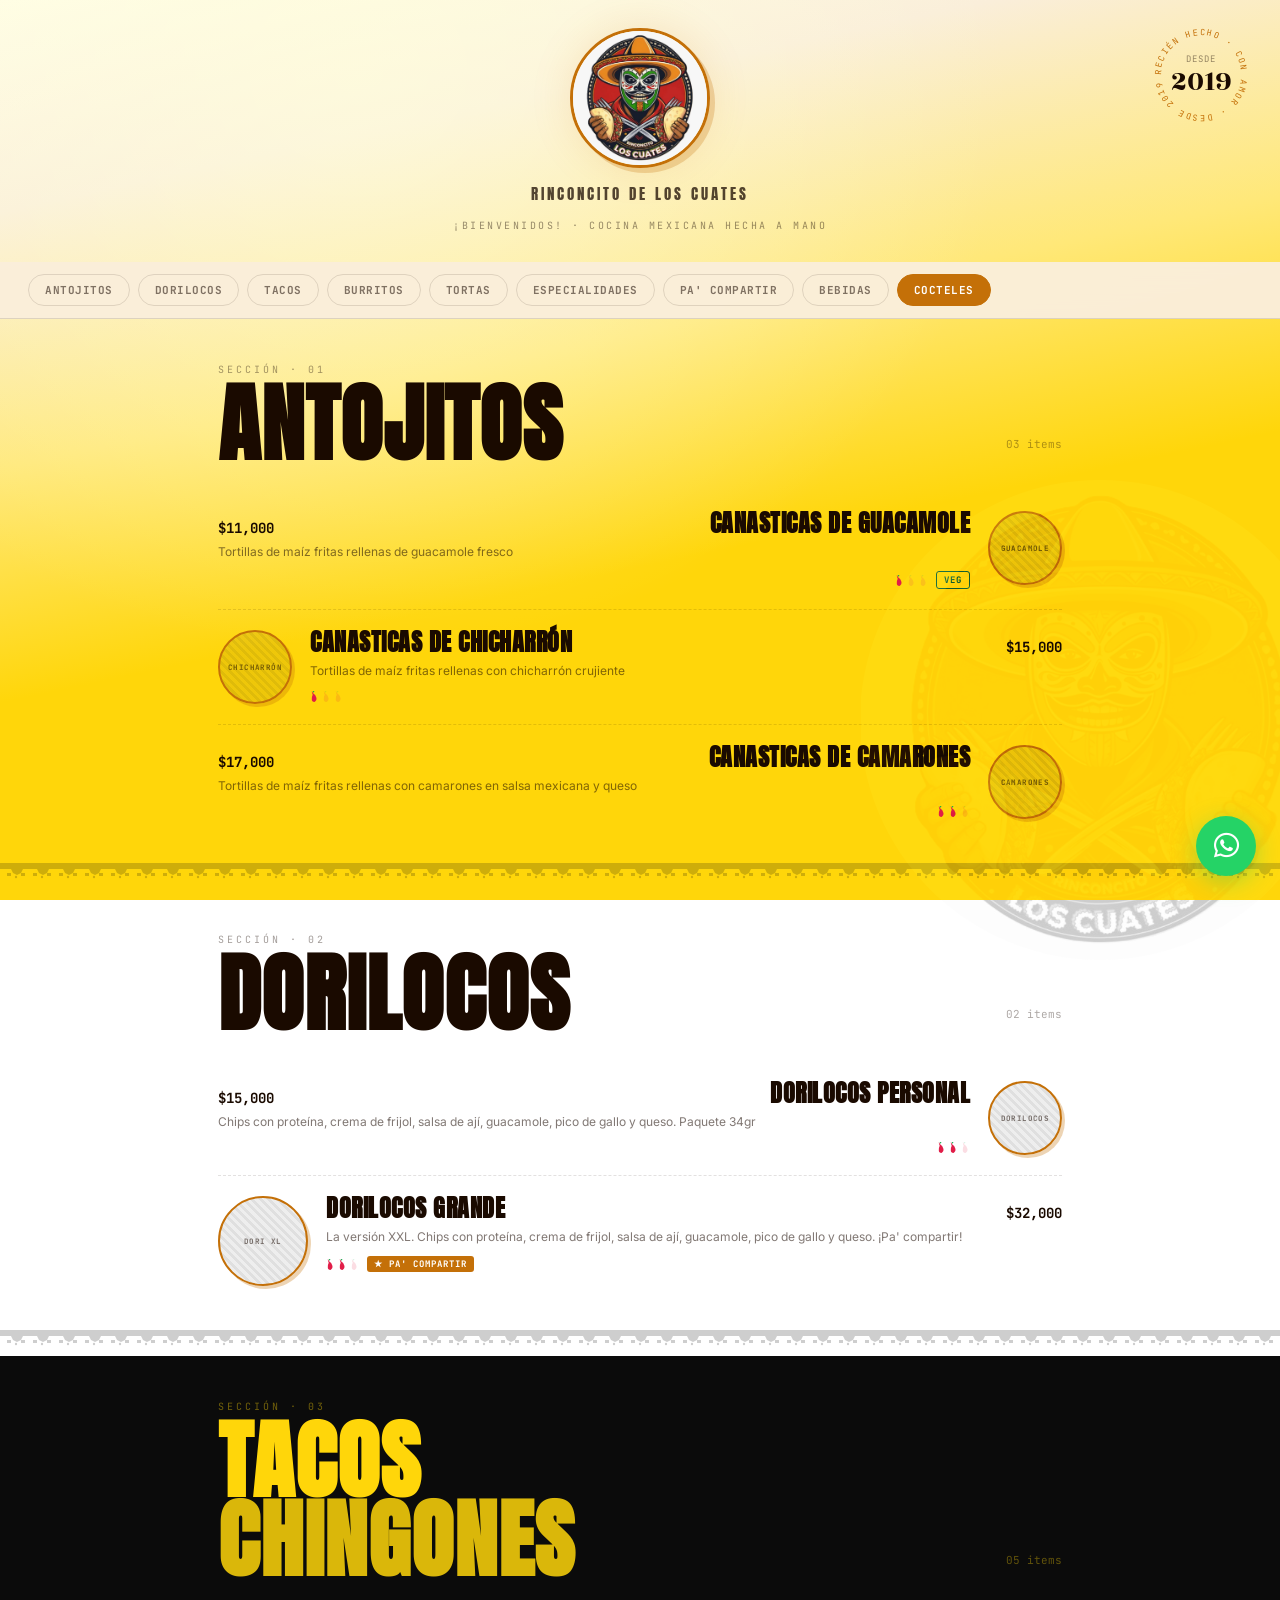
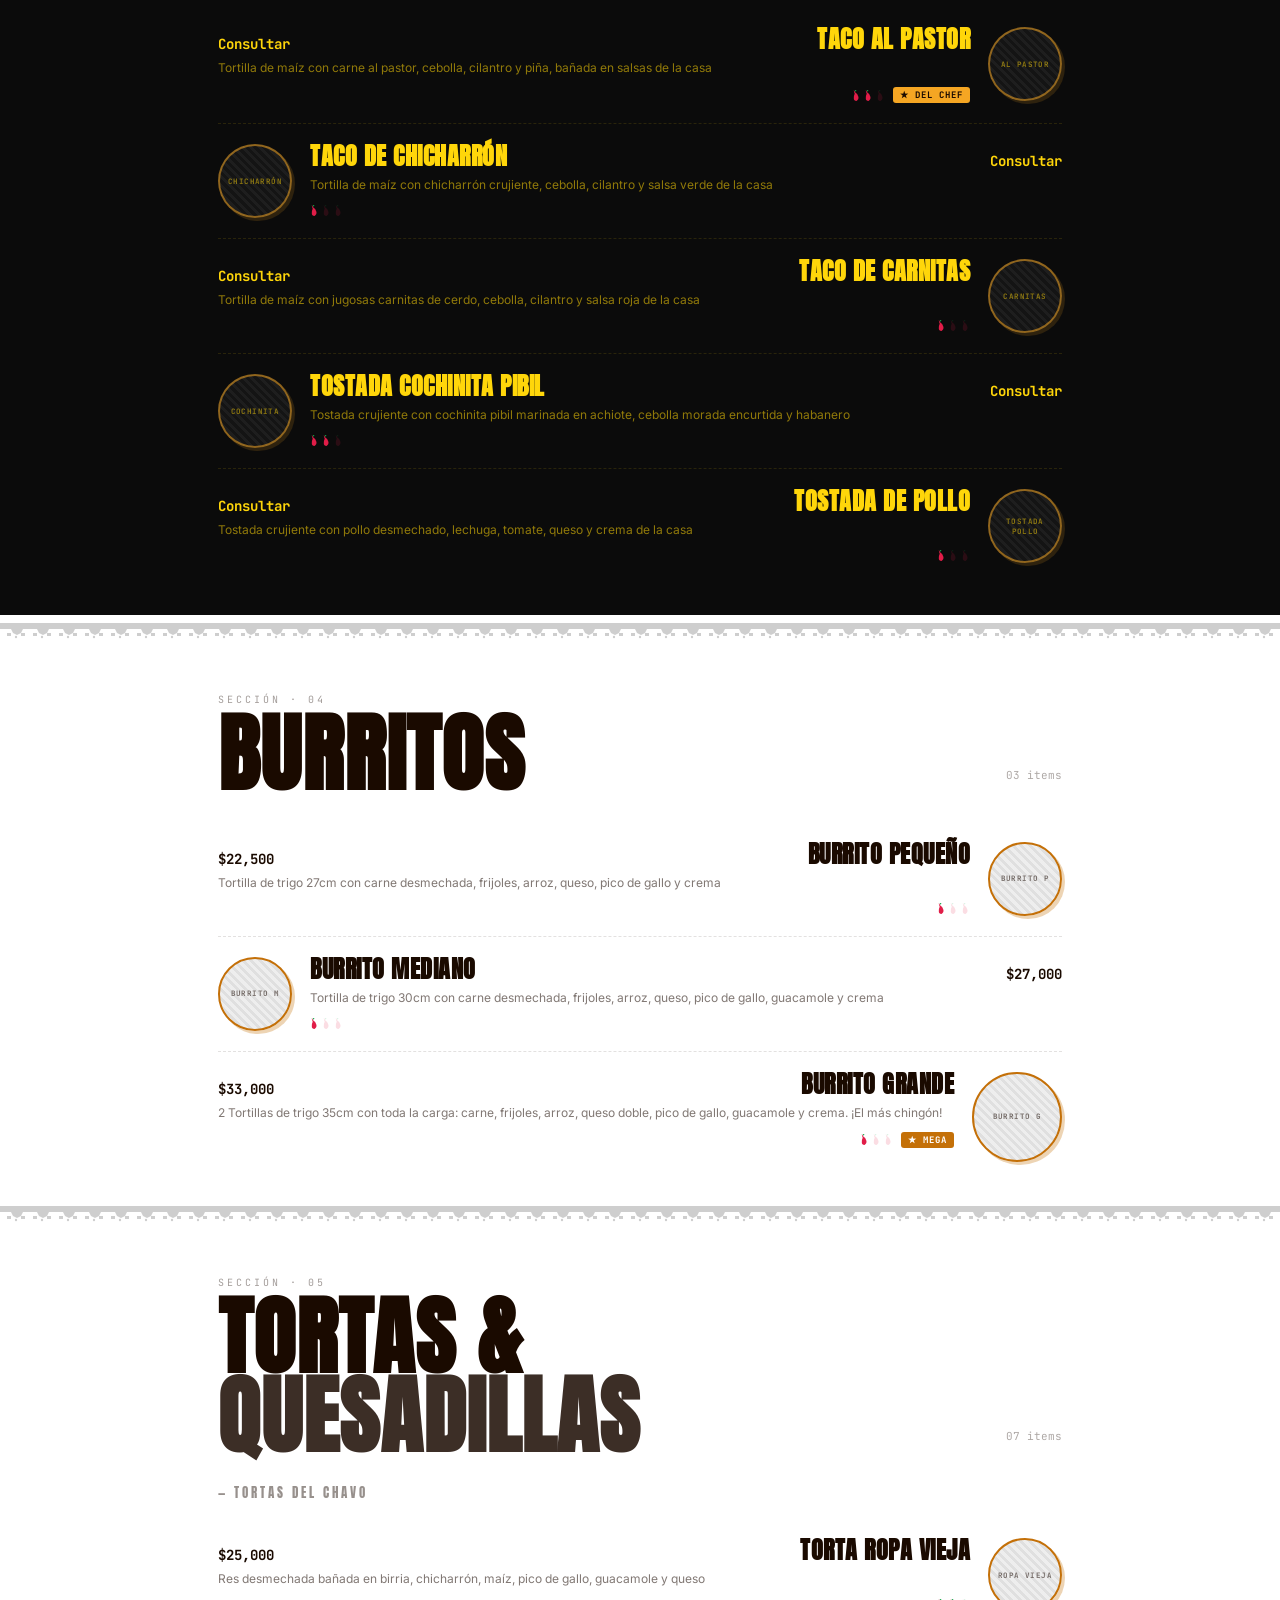
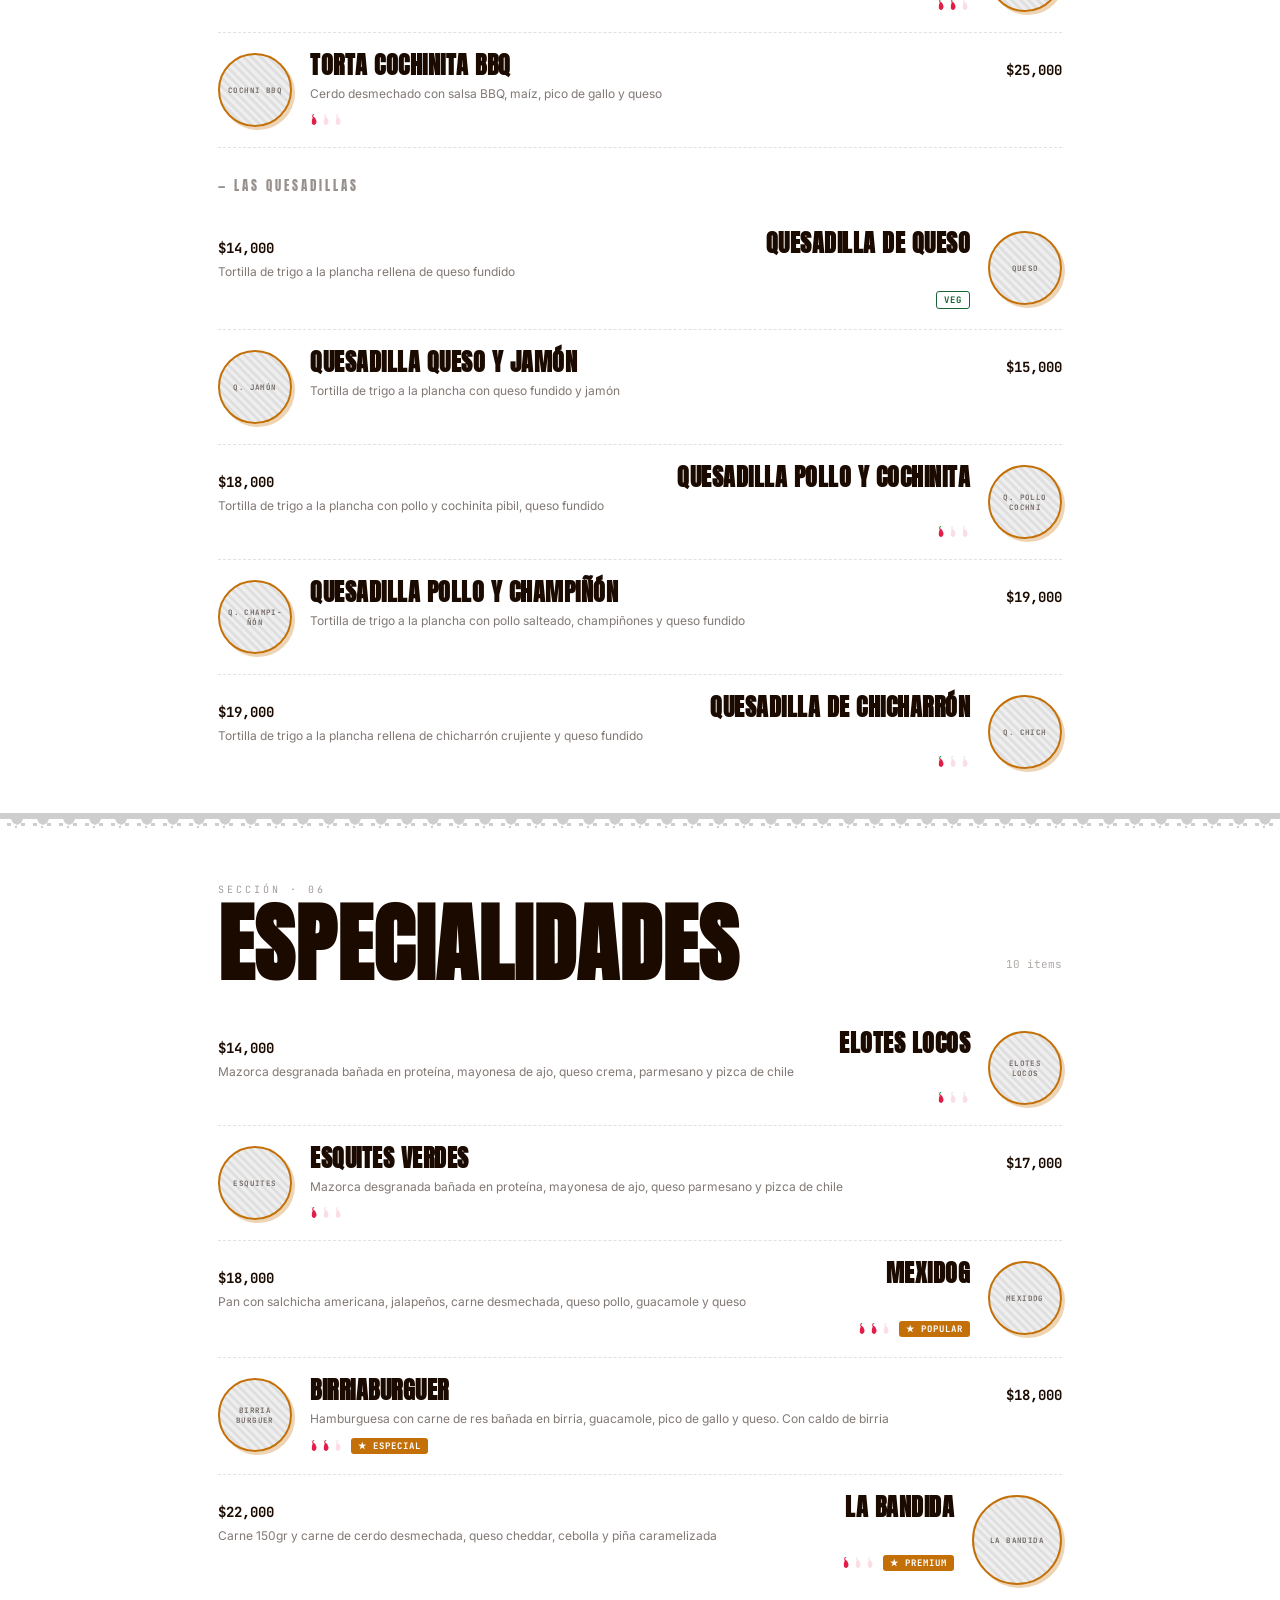
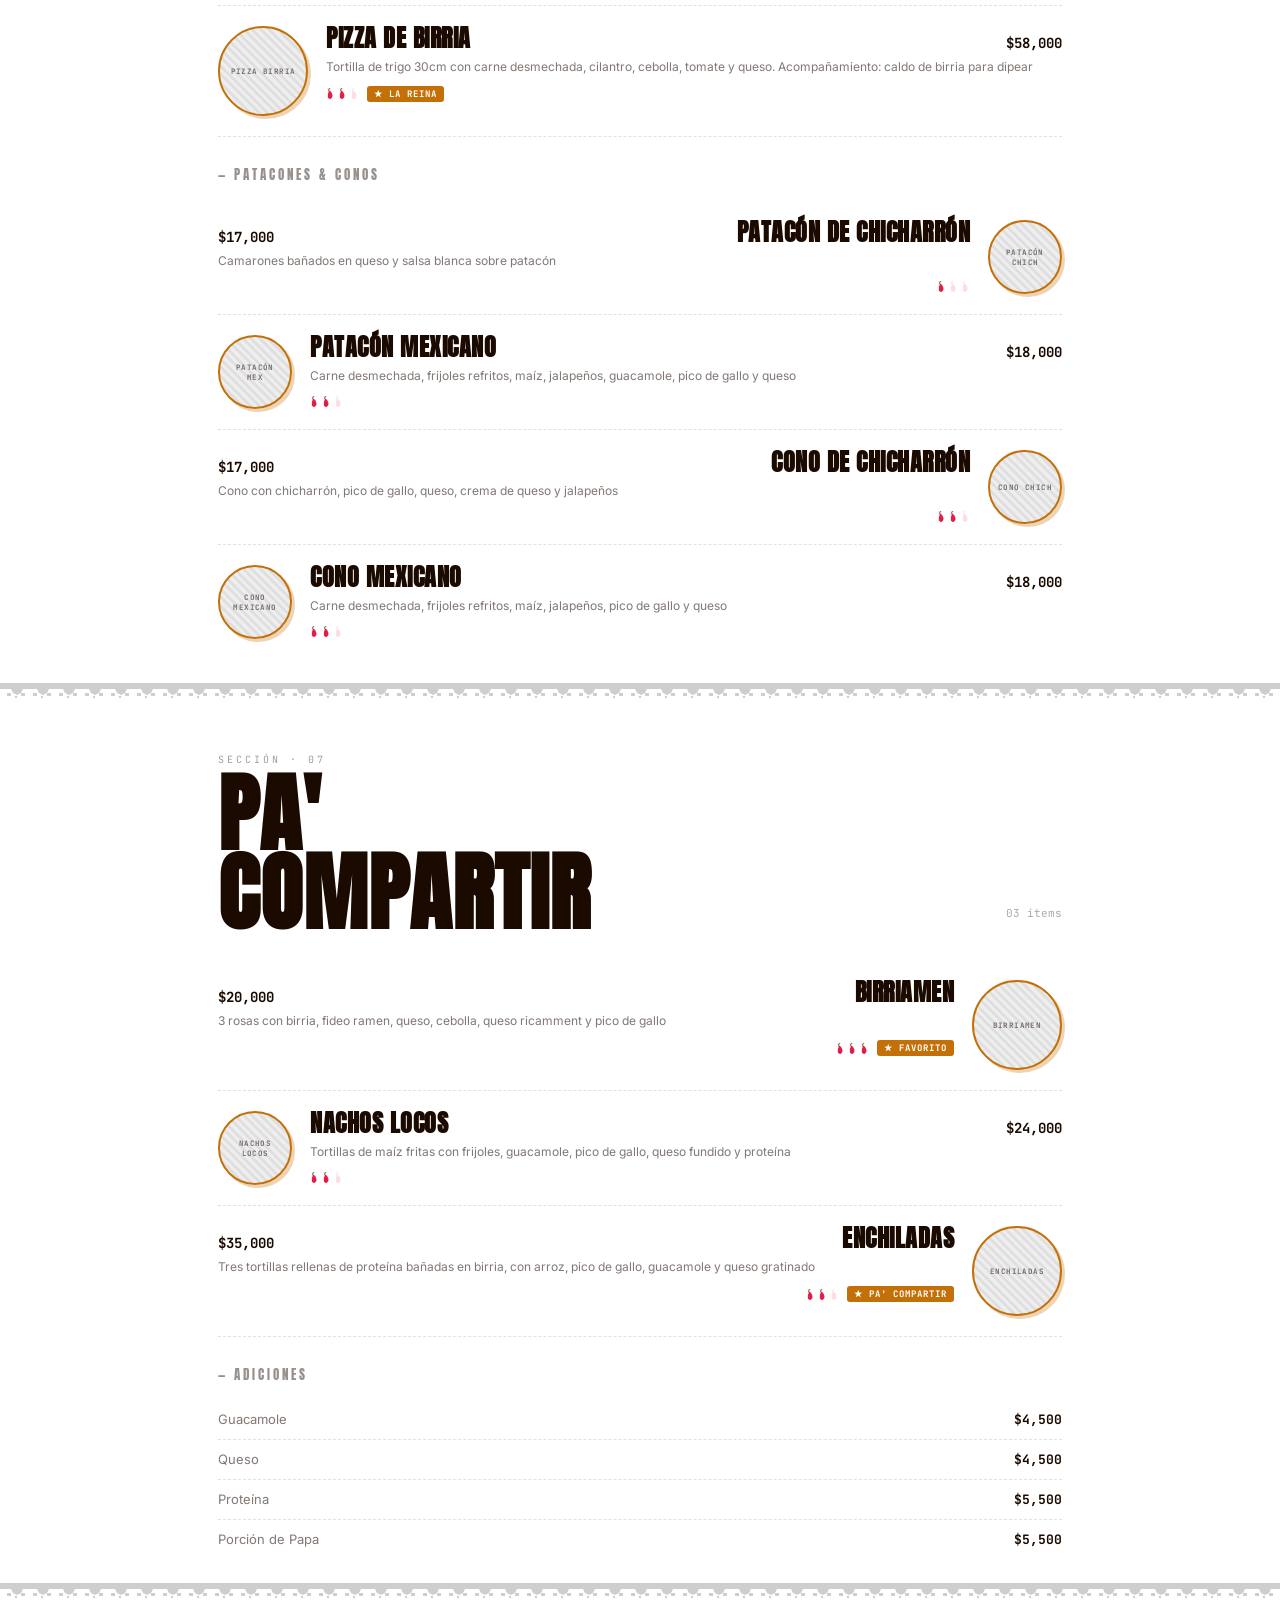
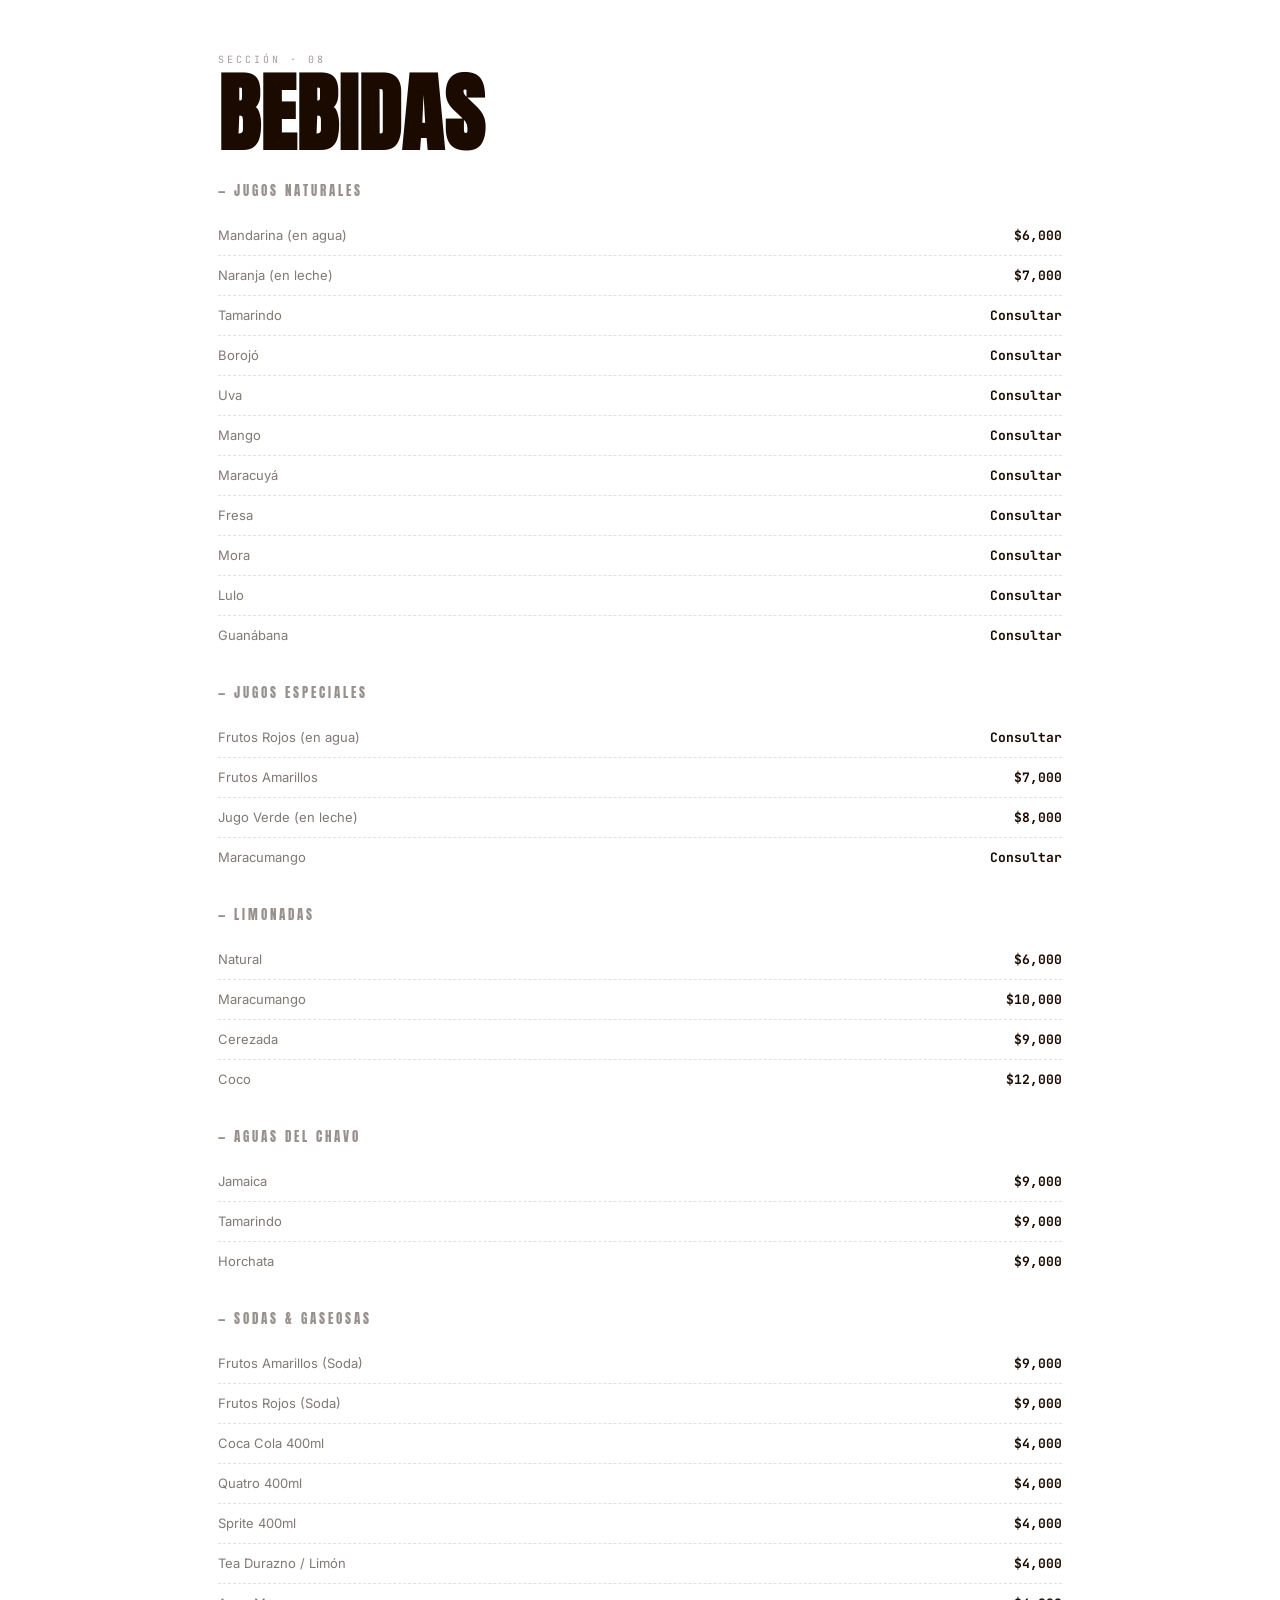
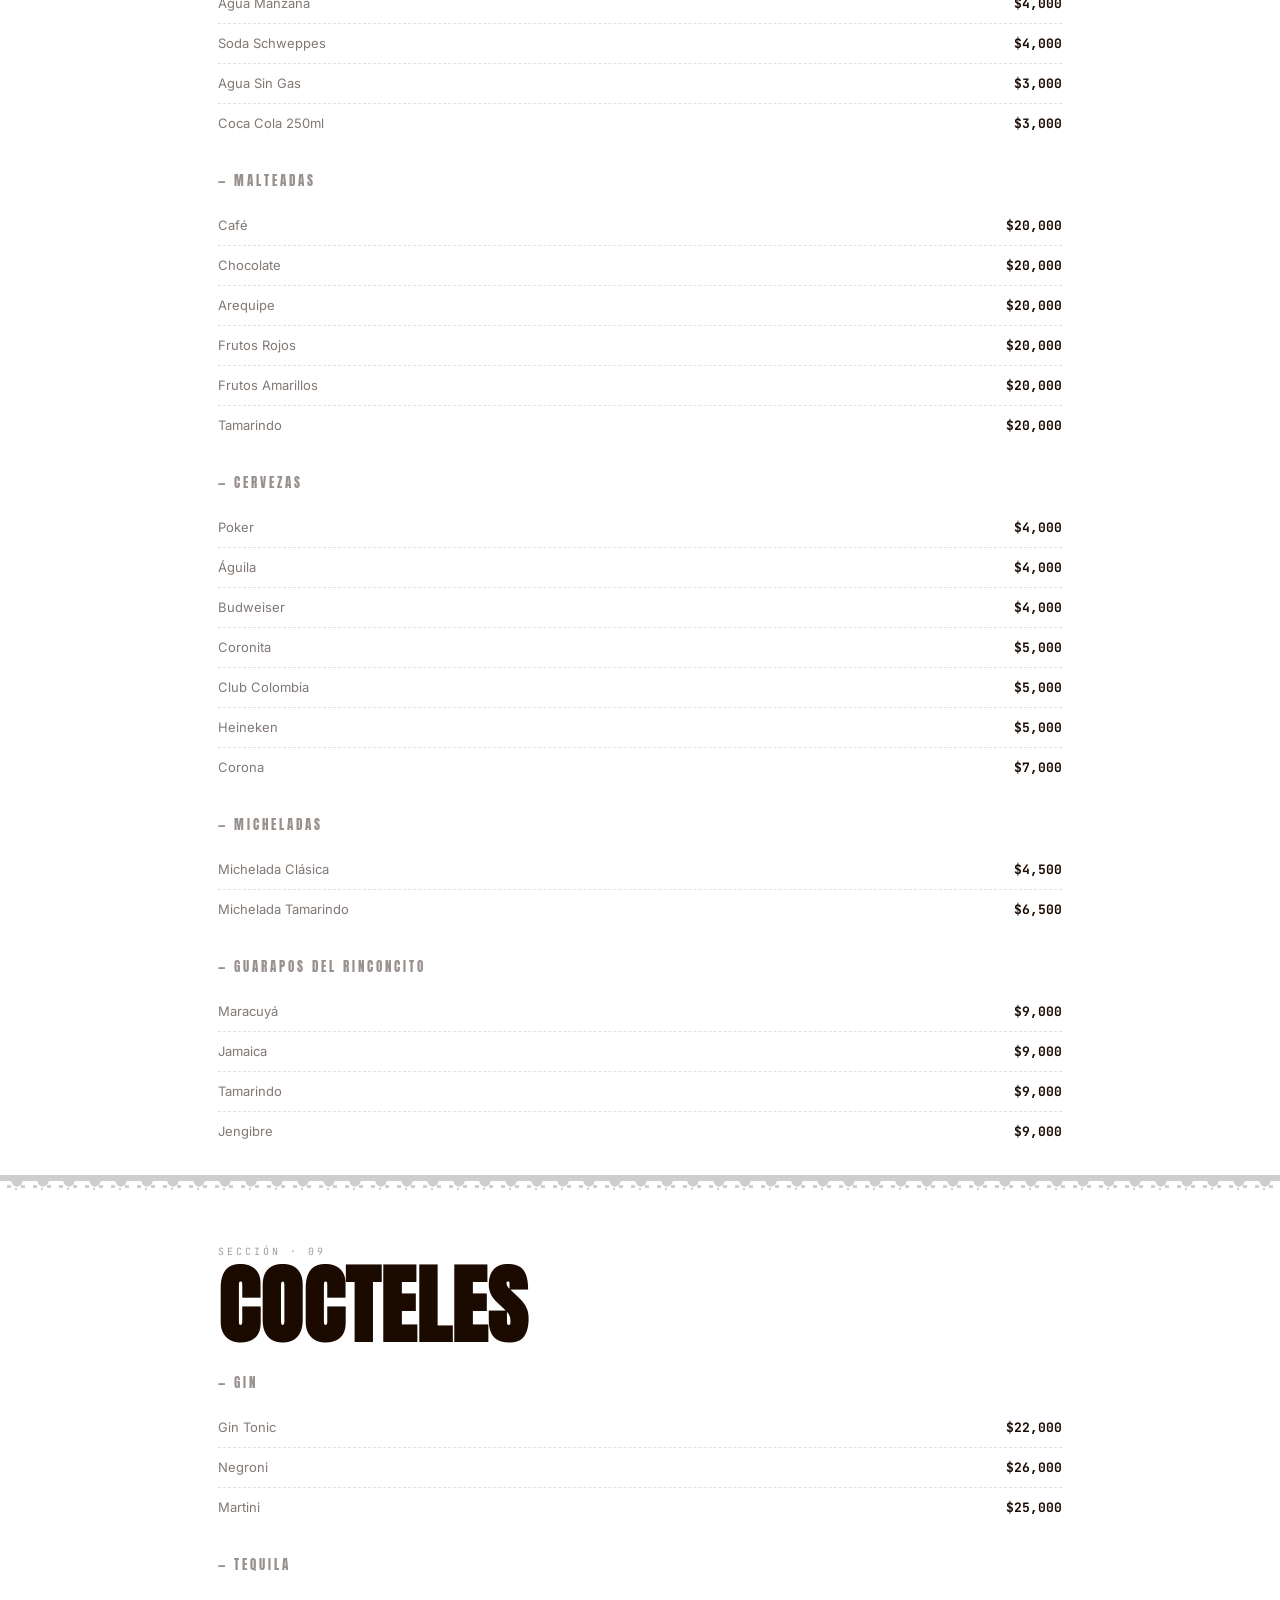
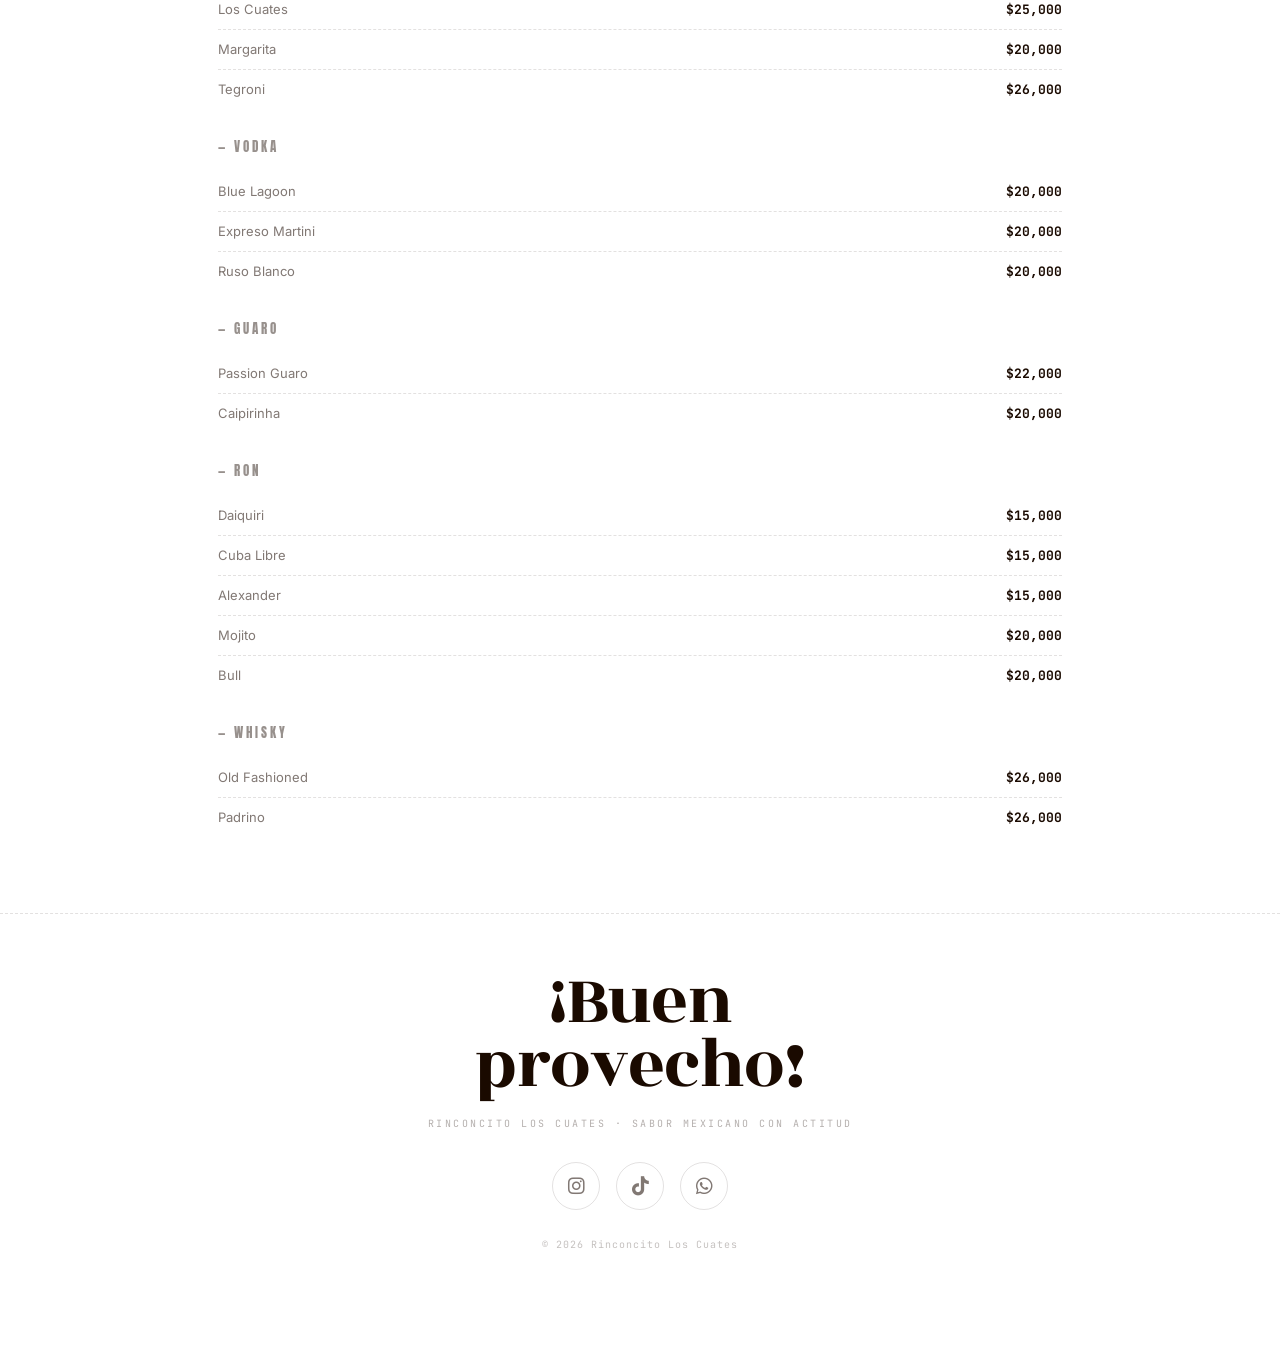
==== Los_Cuates/index.html @ 9461789d "feat: migrar proyecto a Los_Cuates/ con diseño editorial v5.0.0 - Rediseño completo index.html: scro" ====
<!DOCTYPE html>
<html lang="es">
<head>
  <meta charset="UTF-8">
  <meta name="viewport" content="width=device-width, initial-scale=1.0">
  <title>Rinconcito Los Cuates — Menú</title>
  <link rel="preconnect" href="https://fonts.googleapis.com">
  <link rel="preconnect" href="https://fonts.gstatic.com" crossorigin>
  <link href="https://fonts.googleapis.com/css2?family=Anton&family=Rozha+One&family=JetBrains+Mono:wght@400;700&family=Inter:wght@300;400;500;600&display=swap" rel="stylesheet">
  <link rel="stylesheet" href="https://cdnjs.cloudflare.com/ajax/libs/font-awesome/6.0.0-beta3/css/all.min.css" integrity="sha512-Fo3rlrZj/k7ujTnHg4CGR2D7kSs0v4LLanw2qksYuRlEzO+tcaEPQogQ0KaoGN26/zrn20ImR1DfuLWnOo7aBA==" crossorigin="anonymous" referrerpolicy="no-referrer">
  <link rel="stylesheet" href="style.css">
</head>
<body>

<!-- ===== HEADER ===== -->
<header>
  <div class="top-bar">
    <!-- Badge giratorio — esquina superior derecha -->
    <div class="badge-circle">
      <svg class="badge-ring" viewBox="0 0 110 110" aria-hidden="true">
        <defs>
          <path id="bp" d="M 55 55 m -40,0 a 40,40 0 1,1 80,0 a 40,40 0 1,1 -80,0"/>
        </defs>
        <text><textPath href="#bp">RECIÉN HECHO · CON AMOR · DESDE 2019 · </textPath></text>
      </svg>
      <div class="badge-center">
        <span class="badge-since">desde</span>
        <span class="badge-year">2019</span>
      </div>
    </div>

    <!-- Logo centrado prominente -->
    <div class="logo-center">
      <img src="images/logo.jpeg" alt="Rinconcito de Los Cuates" class="logo-main" onerror="this.style.display='none'">
      <p class="brand-name">Rinconcito de Los Cuates</p>
      <p class="hero-eyebrow">¡Bienvenidos! · Cocina mexicana hecha a mano</p>
    </div>
  </div>

</header>

<nav class="chips-nav" id="chipsNav" aria-label="Secciones del menú">
  <button class="chip active" data-target="antojitos">Antojitos</button>
  <button class="chip" data-target="dorilocos">Dorilocos</button>
  <button class="chip" data-target="tacos">Tacos</button>
  <button class="chip" data-target="burritos">Burritos</button>
  <button class="chip" data-target="tortas">Tortas</button>
  <button class="chip" data-target="especialidades">Especialidades</button>
  <button class="chip" data-target="compartir">Pa' Compartir</button>
  <button class="chip" data-target="bebidas">Bebidas</button>
  <button class="chip" data-target="cocteles">Cocteles</button>
</nav>

<main>

  <!-- ===== ANTOJITOS ===== -->
  <section class="menu-section" id="antojitos" data-section="antojitos">
    <div class="section-header">
      <div>
        <p class="section-eyebrow">Sección · 01</p>
        <h2 class="section-title">Antojitos</h2>
      </div>
      <span class="section-count">03 items</span>
    </div>

    <div class="menu-item">
      <div class="food-circle"><span class="circle-label">GUACA&shy;MOLE</span></div>
      <div class="item-body">
        <div class="item-row">
          <h3 class="item-name">Canasticas de Guacamole</h3>
          <span class="item-price">$11,000</span>
        </div>
        <p class="item-desc">Tortillas de maíz fritas rellenas de guacamole fresco</p>
        <div class="item-tags" data-heat="1"><span class="tag tag-veg">VEG</span></div>
      </div>
    </div>

    <div class="menu-item">
      <div class="food-circle"><span class="circle-label">CHICHA&shy;RRÓN</span></div>
      <div class="item-body">
        <div class="item-row">
          <h3 class="item-name">Canasticas de Chicharrón</h3>
          <span class="item-price">$15,000</span>
        </div>
        <p class="item-desc">Tortillas de maíz fritas rellenas con chicharrón crujiente</p>
        <div class="item-tags" data-heat="1"></div>
      </div>
    </div>

    <div class="menu-item">
      <div class="food-circle"><span class="circle-label">CAMA&shy;RONES</span></div>
      <div class="item-body">
        <div class="item-row">
          <h3 class="item-name">Canasticas de Camarones</h3>
          <span class="item-price">$17,000</span>
        </div>
        <p class="item-desc">Tortillas de maíz fritas rellenas con camarones en salsa mexicana y queso</p>
        <div class="item-tags" data-heat="2"></div>
      </div>
    </div>

  </section>

  <div class="papel" role="separator" aria-hidden="true"></div>

  <!-- ===== DORILOCOS ===== -->
  <section class="menu-section" id="dorilocos" data-section="dorilocos">
    <div class="section-header">
      <div>
        <p class="section-eyebrow">Sección · 02</p>
        <h2 class="section-title">Dorilocos</h2>
      </div>
      <span class="section-count">02 items</span>
    </div>

    <div class="menu-item">
      <div class="food-circle"><span class="circle-label">DORI&shy;LOCOS</span></div>
      <div class="item-body">
        <div class="item-row">
          <h3 class="item-name">Dorilocos Personal</h3>
          <span class="item-price">$15,000</span>
        </div>
        <p class="item-desc">Chips con proteína, crema de frijol, salsa de ají, guacamole, pico de gallo y queso. Paquete 34gr</p>
        <div class="item-tags" data-heat="2"></div>
      </div>
    </div>

    <div class="menu-item">
      <div class="food-circle big"><span class="circle-label">DORI XL</span></div>
      <div class="item-body">
        <div class="item-row">
          <h3 class="item-name">Dorilocos Grande</h3>
          <span class="item-price">$32,000</span>
        </div>
        <p class="item-desc">La versión XXL. Chips con proteína, crema de frijol, salsa de ají, guacamole, pico de gallo y queso. ¡Pa' compartir!</p>
        <div class="item-tags" data-heat="2"><span class="tag tag-star">★ Pa' Compartir</span></div>
      </div>
    </div>
  </section>

  <div class="papel" role="separator" aria-hidden="true"></div>

  <!-- ===== TACOS — INVERTED ===== -->
  <section class="section-inverted" id="tacos" data-section="tacos">
    <div class="section-inner">
      <div class="section-header">
        <div>
          <p class="section-eyebrow">Sección · 03</p>
          <h2 class="section-title">Tacos<br><em>chingones</em></h2>
        </div>
        <span class="section-count">05 items</span>
      </div>

      <div class="menu-item">
        <div class="food-circle"><span class="circle-label">AL PASTOR</span></div>
        <div class="item-body">
          <div class="item-row">
            <h3 class="item-name">Taco Al Pastor</h3>
            <span class="item-price">Consultar</span>
          </div>
          <p class="item-desc">Tortilla de maíz con carne al pastor, cebolla, cilantro y piña, bañada en salsas de la casa</p>
          <div class="item-tags" data-heat="2"><span class="tag tag-star">★ Del Chef</span></div>
        </div>
      </div>

      <div class="menu-item">
        <div class="food-circle"><span class="circle-label">CHICHA&shy;RRÓN</span></div>
        <div class="item-body">
          <div class="item-row">
            <h3 class="item-name">Taco de Chicharrón</h3>
            <span class="item-price">Consultar</span>
          </div>
          <p class="item-desc">Tortilla de maíz con chicharrón crujiente, cebolla, cilantro y salsa verde de la casa</p>
          <div class="item-tags" data-heat="1"></div>
        </div>
      </div>

      <div class="menu-item">
        <div class="food-circle"><span class="circle-label">CARNITAS</span></div>
        <div class="item-body">
          <div class="item-row">
            <h3 class="item-name">Taco de Carnitas</h3>
            <span class="item-price">Consultar</span>
          </div>
          <p class="item-desc">Tortilla de maíz con jugosas carnitas de cerdo, cebolla, cilantro y salsa roja de la casa</p>
          <div class="item-tags" data-heat="1"></div>
        </div>
      </div>

      <div class="menu-item">
        <div class="food-circle"><span class="circle-label">COCHI&shy;NITA</span></div>
        <div class="item-body">
          <div class="item-row">
            <h3 class="item-name">Tostada Cochinita Pibil</h3>
            <span class="item-price">Consultar</span>
          </div>
          <p class="item-desc">Tostada crujiente con cochinita pibil marinada en achiote, cebolla morada encurtida y habanero</p>
          <div class="item-tags" data-heat="2"></div>
        </div>
      </div>

      <div class="menu-item">
        <div class="food-circle"><span class="circle-label">TOSTADA POLLO</span></div>
        <div class="item-body">
          <div class="item-row">
            <h3 class="item-name">Tostada de Pollo</h3>
            <span class="item-price">Consultar</span>
          </div>
          <p class="item-desc">Tostada crujiente con pollo desmechado, lechuga, tomate, queso y crema de la casa</p>
          <div class="item-tags" data-heat="1"></div>
        </div>
      </div>
    </div>
  </section>

  <div class="papel" role="separator" aria-hidden="true"></div>

  <!-- ===== BURRITOS ===== -->
  <section class="menu-section" id="burritos" data-section="burritos">
    <div class="section-header">
      <div>
        <p class="section-eyebrow">Sección · 04</p>
        <h2 class="section-title">Burritos</h2>
      </div>
      <span class="section-count">03 items</span>
    </div>

    <div class="menu-item">
      <div class="food-circle"><span class="circle-label">BURRITO P</span></div>
      <div class="item-body">
        <div class="item-row">
          <h3 class="item-name">Burrito Pequeño</h3>
          <span class="item-price">$22,500</span>
        </div>
        <p class="item-desc">Tortilla de trigo 27cm con carne desmechada, frijoles, arroz, queso, pico de gallo y crema</p>
        <div class="item-tags" data-heat="1"></div>
      </div>
    </div>

    <div class="menu-item">
      <div class="food-circle"><span class="circle-label">BURRITO M</span></div>
      <div class="item-body">
        <div class="item-row">
          <h3 class="item-name">Burrito Mediano</h3>
          <span class="item-price">$27,000</span>
        </div>
        <p class="item-desc">Tortilla de trigo 30cm con carne desmechada, frijoles, arroz, queso, pico de gallo, guacamole y crema</p>
        <div class="item-tags" data-heat="1"></div>
      </div>
    </div>

    <div class="menu-item">
      <div class="food-circle big"><span class="circle-label">BURRITO G</span></div>
      <div class="item-body">
        <div class="item-row">
          <h3 class="item-name">Burrito Grande</h3>
          <span class="item-price">$33,000</span>
        </div>
        <p class="item-desc">2 Tortillas de trigo 35cm con toda la carga: carne, frijoles, arroz, queso doble, pico de gallo, guacamole y crema. ¡El más chingón!</p>
        <div class="item-tags" data-heat="1"><span class="tag tag-star">★ Mega</span></div>
      </div>
    </div>
  </section>

  <div class="papel" role="separator" aria-hidden="true"></div>

  <!-- ===== TORTAS & QUESADILLAS ===== -->
  <section class="menu-section" id="tortas" data-section="tortas">
    <div class="section-header">
      <div>
        <p class="section-eyebrow">Sección · 05</p>
        <h2 class="section-title">Tortas &amp;<br><em>Quesadillas</em></h2>
      </div>
      <span class="section-count">07 items</span>
    </div>

    <p class="subsection-label">— Tortas del Chavo</p>

    <div class="menu-item">
      <div class="food-circle"><span class="circle-label">ROPA VIEJA</span></div>
      <div class="item-body">
        <div class="item-row">
          <h3 class="item-name">Torta Ropa Vieja</h3>
          <span class="item-price">$25,000</span>
        </div>
        <p class="item-desc">Res desmechada bañada en birria, chicharrón, maíz, pico de gallo, guacamole y queso</p>
        <div class="item-tags" data-heat="2"></div>
      </div>
    </div>

    <div class="menu-item">
      <div class="food-circle"><span class="circle-label">COCHNI BBQ</span></div>
      <div class="item-body">
        <div class="item-row">
          <h3 class="item-name">Torta Cochinita BBQ</h3>
          <span class="item-price">$25,000</span>
        </div>
        <p class="item-desc">Cerdo desmechado con salsa BBQ, maíz, pico de gallo y queso</p>
        <div class="item-tags" data-heat="1"></div>
      </div>
    </div>

    <p class="subsection-label">— Las Quesadillas</p>

    <div class="menu-item">
      <div class="food-circle"><span class="circle-label">QUESO</span></div>
      <div class="item-body">
        <div class="item-row">
          <h3 class="item-name">Quesadilla de Queso</h3>
          <span class="item-price">$14,000</span>
        </div>
        <p class="item-desc">Tortilla de trigo a la plancha rellena de queso fundido</p>
        <div class="item-tags" data-heat="0"><span class="tag tag-veg">VEG</span></div>
      </div>
    </div>

    <div class="menu-item">
      <div class="food-circle"><span class="circle-label">Q. JAMÓN</span></div>
      <div class="item-body">
        <div class="item-row">
          <h3 class="item-name">Quesadilla Queso y Jamón</h3>
          <span class="item-price">$15,000</span>
        </div>
        <p class="item-desc">Tortilla de trigo a la plancha con queso fundido y jamón</p>
        <div class="item-tags" data-heat="0"></div>
      </div>
    </div>

    <div class="menu-item">
      <div class="food-circle"><span class="circle-label">Q. POLLO COCHNI</span></div>
      <div class="item-body">
        <div class="item-row">
          <h3 class="item-name">Quesadilla Pollo y Cochinita</h3>
          <span class="item-price">$18,000</span>
        </div>
        <p class="item-desc">Tortilla de trigo a la plancha con pollo y cochinita pibil, queso fundido</p>
        <div class="item-tags" data-heat="1"></div>
      </div>
    </div>

    <div class="menu-item">
      <div class="food-circle"><span class="circle-label">Q. CHAMPI&shy;ÑÓN</span></div>
      <div class="item-body">
        <div class="item-row">
          <h3 class="item-name">Quesadilla Pollo y Champiñón</h3>
          <span class="item-price">$19,000</span>
        </div>
        <p class="item-desc">Tortilla de trigo a la plancha con pollo salteado, champiñones y queso fundido</p>
        <div class="item-tags" data-heat="0"></div>
      </div>
    </div>

    <div class="menu-item">
      <div class="food-circle"><span class="circle-label">Q. CHICH</span></div>
      <div class="item-body">
        <div class="item-row">
          <h3 class="item-name">Quesadilla de Chicharrón</h3>
          <span class="item-price">$19,000</span>
        </div>
        <p class="item-desc">Tortilla de trigo a la plancha rellena de chicharrón crujiente y queso fundido</p>
        <div class="item-tags" data-heat="1"></div>
      </div>
    </div>
  </section>

  <div class="papel" role="separator" aria-hidden="true"></div>

  <!-- ===== ESPECIALIDADES ===== -->
  <section class="menu-section" id="especialidades" data-section="especialidades">
    <div class="section-header">
      <div>
        <p class="section-eyebrow">Sección · 06</p>
        <h2 class="section-title">Especia&shy;lidades</h2>
      </div>
      <span class="section-count">10 items</span>
    </div>

    <div class="menu-item">
      <div class="food-circle"><span class="circle-label">ELOTES LOCOS</span></div>
      <div class="item-body">
        <div class="item-row">
          <h3 class="item-name">Elotes Locos</h3>
          <span class="item-price">$14,000</span>
        </div>
        <p class="item-desc">Mazorca desgranada bañada en proteína, mayonesa de ajo, queso crema, parmesano y pizca de chile</p>
        <div class="item-tags" data-heat="1"></div>
      </div>
    </div>

    <div class="menu-item">
      <div class="food-circle"><span class="circle-label">ESQUITES</span></div>
      <div class="item-body">
        <div class="item-row">
          <h3 class="item-name">Esquites Verdes</h3>
          <span class="item-price">$17,000</span>
        </div>
        <p class="item-desc">Mazorca desgranada bañada en proteína, mayonesa de ajo, queso parmesano y pizca de chile</p>
        <div class="item-tags" data-heat="1"></div>
      </div>
    </div>

    <div class="menu-item">
      <div class="food-circle"><span class="circle-label">MEXI&shy;DOG</span></div>
      <div class="item-body">
        <div class="item-row">
          <h3 class="item-name">Mexidog</h3>
          <span class="item-price">$18,000</span>
        </div>
        <p class="item-desc">Pan con salchicha americana, jalapeños, carne desmechada, queso pollo, guacamole y queso</p>
        <div class="item-tags" data-heat="2"><span class="tag tag-star">★ Popular</span></div>
      </div>
    </div>

    <div class="menu-item">
      <div class="food-circle"><span class="circle-label">BIRRIA BURGUER</span></div>
      <div class="item-body">
        <div class="item-row">
          <h3 class="item-name">Birriaburguer</h3>
          <span class="item-price">$18,000</span>
        </div>
        <p class="item-desc">Hamburguesa con carne de res bañada en birria, guacamole, pico de gallo y queso. Con caldo de birria</p>
        <div class="item-tags" data-heat="2"><span class="tag tag-star">★ Especial</span></div>
      </div>
    </div>

    <div class="menu-item">
      <div class="food-circle big"><span class="circle-label">LA BANDIDA</span></div>
      <div class="item-body">
        <div class="item-row">
          <h3 class="item-name">La Bandida</h3>
          <span class="item-price">$22,000</span>
        </div>
        <p class="item-desc">Carne 150gr y carne de cerdo desmechada, queso cheddar, cebolla y piña caramelizada</p>
        <div class="item-tags" data-heat="1"><span class="tag tag-star">★ Premium</span></div>
      </div>
    </div>

    <div class="menu-item">
      <div class="food-circle big"><span class="circle-label">PIZZA BIRRIA</span></div>
      <div class="item-body">
        <div class="item-row">
          <h3 class="item-name">Pizza de Birria</h3>
          <span class="item-price">$58,000</span>
        </div>
        <p class="item-desc">Tortilla de trigo 30cm con carne desmechada, cilantro, cebolla, tomate y queso. Acompañamiento: caldo de birria para dipear</p>
        <div class="item-tags" data-heat="2"><span class="tag tag-star">★ La Reina</span></div>
      </div>
    </div>

    <p class="subsection-label">— Patacones &amp; Conos</p>

    <div class="menu-item">
      <div class="food-circle"><span class="circle-label">PATA&shy;CÓN CHICH</span></div>
      <div class="item-body">
        <div class="item-row">
          <h3 class="item-name">Patacón de Chicharrón</h3>
          <span class="item-price">$17,000</span>
        </div>
        <p class="item-desc">Camarones bañados en queso y salsa blanca sobre patacón</p>
        <div class="item-tags" data-heat="1"></div>
      </div>
    </div>

    <div class="menu-item">
      <div class="food-circle"><span class="circle-label">PATA&shy;CÓN MEX</span></div>
      <div class="item-body">
        <div class="item-row">
          <h3 class="item-name">Patacón Mexicano</h3>
          <span class="item-price">$18,000</span>
        </div>
        <p class="item-desc">Carne desmechada, frijoles refritos, maíz, jalapeños, guacamole, pico de gallo y queso</p>
        <div class="item-tags" data-heat="2"></div>
      </div>
    </div>

    <div class="menu-item">
      <div class="food-circle"><span class="circle-label">CONO CHICH</span></div>
      <div class="item-body">
        <div class="item-row">
          <h3 class="item-name">Cono de Chicharrón</h3>
          <span class="item-price">$17,000</span>
        </div>
        <p class="item-desc">Cono con chicharrón, pico de gallo, queso, crema de queso y jalapeños</p>
        <div class="item-tags" data-heat="2"></div>
      </div>
    </div>

    <div class="menu-item">
      <div class="food-circle"><span class="circle-label">CONO MEXICANO</span></div>
      <div class="item-body">
        <div class="item-row">
          <h3 class="item-name">Cono Mexicano</h3>
          <span class="item-price">$18,000</span>
        </div>
        <p class="item-desc">Carne desmechada, frijoles refritos, maíz, jalapeños, pico de gallo y queso</p>
        <div class="item-tags" data-heat="2"></div>
      </div>
    </div>
  </section>

  <div class="papel" role="separator" aria-hidden="true"></div>

  <!-- ===== PA' COMPARTIR ===== -->
  <section class="menu-section" id="compartir" data-section="compartir">
    <div class="section-header">
      <div>
        <p class="section-eyebrow">Sección · 07</p>
        <h2 class="section-title">Pa'<br>Compartir</h2>
      </div>
      <span class="section-count">03 items</span>
    </div>

    <div class="menu-item">
      <div class="food-circle big"><span class="circle-label">BIRRIA&shy;MEN</span></div>
      <div class="item-body">
        <div class="item-row">
          <h3 class="item-name">Birriamen</h3>
          <span class="item-price">$20,000</span>
        </div>
        <p class="item-desc">3 rosas con birria, fideo ramen, queso, cebolla, queso ricamment y pico de gallo</p>
        <div class="item-tags" data-heat="3"><span class="tag tag-star">★ Favorito</span></div>
      </div>
    </div>

    <div class="menu-item">
      <div class="food-circle"><span class="circle-label">NACHOS LOCOS</span></div>
      <div class="item-body">
        <div class="item-row">
          <h3 class="item-name">Nachos Locos</h3>
          <span class="item-price">$24,000</span>
        </div>
        <p class="item-desc">Tortillas de maíz fritas con frijoles, guacamole, pico de gallo, queso fundido y proteína</p>
        <div class="item-tags" data-heat="2"></div>
      </div>
    </div>

    <div class="menu-item">
      <div class="food-circle big"><span class="circle-label">ENCHI&shy;LADAS</span></div>
      <div class="item-body">
        <div class="item-row">
          <h3 class="item-name">Enchiladas</h3>
          <span class="item-price">$35,000</span>
        </div>
        <p class="item-desc">Tres tortillas rellenas de proteína bañadas en birria, con arroz, pico de gallo, guacamole y queso gratinado</p>
        <div class="item-tags" data-heat="2"><span class="tag tag-star">★ Pa' Compartir</span></div>
      </div>
    </div>

    <p class="subsection-label">— Adiciones</p>
    <div class="price-list">
      <div class="price-row"><span class="pr-name">Guacamole</span><span class="pr-price">$4,500</span></div>
      <div class="price-row"><span class="pr-name">Queso</span><span class="pr-price">$4,500</span></div>
      <div class="price-row"><span class="pr-name">Proteína</span><span class="pr-price">$5,500</span></div>
      <div class="price-row"><span class="pr-name">Porción de Papa</span><span class="pr-price">$5,500</span></div>
    </div>
  </section>

  <div class="papel" role="separator" aria-hidden="true"></div>

  <!-- ===== BEBIDAS ===== -->
  <section class="menu-section" id="bebidas" data-section="bebidas">
    <div class="section-header">
      <div>
        <p class="section-eyebrow">Sección · 08</p>
        <h2 class="section-title">Bebidas</h2>
      </div>
    </div>

    <p class="subsection-label">— Jugos Naturales</p>
    <div class="price-list">
      <div class="price-row"><span class="pr-name">Mandarina (en agua)</span><span class="pr-price">$6,000</span></div>
      <div class="price-row"><span class="pr-name">Naranja (en leche)</span><span class="pr-price">$7,000</span></div>
      <div class="price-row"><span class="pr-name">Tamarindo</span><span class="pr-price">Consultar</span></div>
      <div class="price-row"><span class="pr-name">Borojó</span><span class="pr-price">Consultar</span></div>
      <div class="price-row"><span class="pr-name">Uva</span><span class="pr-price">Consultar</span></div>
      <div class="price-row"><span class="pr-name">Mango</span><span class="pr-price">Consultar</span></div>
      <div class="price-row"><span class="pr-name">Maracuyá</span><span class="pr-price">Consultar</span></div>
      <div class="price-row"><span class="pr-name">Fresa</span><span class="pr-price">Consultar</span></div>
      <div class="price-row"><span class="pr-name">Mora</span><span class="pr-price">Consultar</span></div>
      <div class="price-row"><span class="pr-name">Lulo</span><span class="pr-price">Consultar</span></div>
      <div class="price-row"><span class="pr-name">Guanábana</span><span class="pr-price">Consultar</span></div>
    </div>

    <p class="subsection-label">— Jugos Especiales</p>
    <div class="price-list">
      <div class="price-row"><span class="pr-name">Frutos Rojos (en agua)</span><span class="pr-price">Consultar</span></div>
      <div class="price-row"><span class="pr-name">Frutos Amarillos</span><span class="pr-price">$7,000</span></div>
      <div class="price-row"><span class="pr-name">Jugo Verde (en leche)</span><span class="pr-price">$8,000</span></div>
      <div class="price-row"><span class="pr-name">Maracumango</span><span class="pr-price">Consultar</span></div>
    </div>

    <p class="subsection-label">— Limonadas</p>
    <div class="price-list">
      <div class="price-row"><span class="pr-name">Natural</span><span class="pr-price">$6,000</span></div>
      <div class="price-row"><span class="pr-name">Maracumango</span><span class="pr-price">$10,000</span></div>
      <div class="price-row"><span class="pr-name">Cerezada</span><span class="pr-price">$9,000</span></div>
      <div class="price-row"><span class="pr-name">Coco</span><span class="pr-price">$12,000</span></div>
    </div>

    <p class="subsection-label">— Aguas del Chavo</p>
    <div class="price-list">
      <div class="price-row"><span class="pr-name">Jamaica</span><span class="pr-price">$9,000</span></div>
      <div class="price-row"><span class="pr-name">Tamarindo</span><span class="pr-price">$9,000</span></div>
      <div class="price-row"><span class="pr-name">Horchata</span><span class="pr-price">$9,000</span></div>
    </div>

    <p class="subsection-label">— Sodas &amp; Gaseosas</p>
    <div class="price-list">
      <div class="price-row"><span class="pr-name">Frutos Amarillos (Soda)</span><span class="pr-price">$9,000</span></div>
      <div class="price-row"><span class="pr-name">Frutos Rojos (Soda)</span><span class="pr-price">$9,000</span></div>
      <div class="price-row"><span class="pr-name">Coca Cola 400ml</span><span class="pr-price">$4,000</span></div>
      <div class="price-row"><span class="pr-name">Quatro 400ml</span><span class="pr-price">$4,000</span></div>
      <div class="price-row"><span class="pr-name">Sprite 400ml</span><span class="pr-price">$4,000</span></div>
      <div class="price-row"><span class="pr-name">Tea Durazno / Limón</span><span class="pr-price">$4,000</span></div>
      <div class="price-row"><span class="pr-name">Agua Manzana</span><span class="pr-price">$4,000</span></div>
      <div class="price-row"><span class="pr-name">Soda Schweppes</span><span class="pr-price">$4,000</span></div>
      <div class="price-row"><span class="pr-name">Agua Sin Gas</span><span class="pr-price">$3,000</span></div>
      <div class="price-row"><span class="pr-name">Coca Cola 250ml</span><span class="pr-price">$3,000</span></div>
    </div>

    <p class="subsection-label">— Malteadas</p>
    <div class="price-list">
      <div class="price-row"><span class="pr-name">Café</span><span class="pr-price">$20,000</span></div>
      <div class="price-row"><span class="pr-name">Chocolate</span><span class="pr-price">$20,000</span></div>
      <div class="price-row"><span class="pr-name">Arequipe</span><span class="pr-price">$20,000</span></div>
      <div class="price-row"><span class="pr-name">Frutos Rojos</span><span class="pr-price">$20,000</span></div>
      <div class="price-row"><span class="pr-name">Frutos Amarillos</span><span class="pr-price">$20,000</span></div>
      <div class="price-row"><span class="pr-name">Tamarindo</span><span class="pr-price">$20,000</span></div>
    </div>

    <p class="subsection-label">— Cervezas</p>
    <div class="price-list">
      <div class="price-row"><span class="pr-name">Poker</span><span class="pr-price">$4,000</span></div>
      <div class="price-row"><span class="pr-name">Águila</span><span class="pr-price">$4,000</span></div>
      <div class="price-row"><span class="pr-name">Budweiser</span><span class="pr-price">$4,000</span></div>
      <div class="price-row"><span class="pr-name">Coronita</span><span class="pr-price">$5,000</span></div>
      <div class="price-row"><span class="pr-name">Club Colombia</span><span class="pr-price">$5,000</span></div>
      <div class="price-row"><span class="pr-name">Heineken</span><span class="pr-price">$5,000</span></div>
      <div class="price-row"><span class="pr-name">Corona</span><span class="pr-price">$7,000</span></div>
    </div>

    <p class="subsection-label">— Micheladas</p>
    <div class="price-list">
      <div class="price-row"><span class="pr-name">Michelada Clásica</span><span class="pr-price">$4,500</span></div>
      <div class="price-row"><span class="pr-name">Michelada Tamarindo</span><span class="pr-price">$6,500</span></div>
    </div>

    <p class="subsection-label">— Guarapos del Rinconcito</p>
    <div class="price-list">
      <div class="price-row"><span class="pr-name">Maracuyá</span><span class="pr-price">$9,000</span></div>
      <div class="price-row"><span class="pr-name">Jamaica</span><span class="pr-price">$9,000</span></div>
      <div class="price-row"><span class="pr-name">Tamarindo</span><span class="pr-price">$9,000</span></div>
      <div class="price-row"><span class="pr-name">Jengibre</span><span class="pr-price">$9,000</span></div>
    </div>
  </section>

  <div class="papel" role="separator" aria-hidden="true"></div>

  <!-- ===== COCTELES ===== -->
  <section class="menu-section" id="cocteles" data-section="cocteles">
    <div class="section-header">
      <div>
        <p class="section-eyebrow">Sección · 09</p>
        <h2 class="section-title">Cocteles</h2>
      </div>
    </div>

    <p class="subsection-label">— Gin</p>
    <div class="price-list">
      <div class="price-row"><span class="pr-name">Gin Tonic</span><span class="pr-price">$22,000</span></div>
      <div class="price-row"><span class="pr-name">Negroni</span><span class="pr-price">$26,000</span></div>
      <div class="price-row"><span class="pr-name">Martini</span><span class="pr-price">$25,000</span></div>
    </div>

    <p class="subsection-label">— Tequila</p>
    <div class="price-list">
      <div class="price-row"><span class="pr-name">Los Cuates</span><span class="pr-price">$25,000</span></div>
      <div class="price-row"><span class="pr-name">Margarita</span><span class="pr-price">$20,000</span></div>
      <div class="price-row"><span class="pr-name">Tegroni</span><span class="pr-price">$26,000</span></div>
    </div>

    <p class="subsection-label">— Vodka</p>
    <div class="price-list">
      <div class="price-row"><span class="pr-name">Blue Lagoon</span><span class="pr-price">$20,000</span></div>
      <div class="price-row"><span class="pr-name">Expreso Martini</span><span class="pr-price">$20,000</span></div>
      <div class="price-row"><span class="pr-name">Ruso Blanco</span><span class="pr-price">$20,000</span></div>
    </div>

    <p class="subsection-label">— Guaro</p>
    <div class="price-list">
      <div class="price-row"><span class="pr-name">Passion Guaro</span><span class="pr-price">$22,000</span></div>
      <div class="price-row"><span class="pr-name">Caipirinha</span><span class="pr-price">$20,000</span></div>
    </div>

    <p class="subsection-label">— Ron</p>
    <div class="price-list">
      <div class="price-row"><span class="pr-name">Daiquiri</span><span class="pr-price">$15,000</span></div>
      <div class="price-row"><span class="pr-name">Cuba Libre</span><span class="pr-price">$15,000</span></div>
      <div class="price-row"><span class="pr-name">Alexander</span><span class="pr-price">$15,000</span></div>
      <div class="price-row"><span class="pr-name">Mojito</span><span class="pr-price">$20,000</span></div>
      <div class="price-row"><span class="pr-name">Bull</span><span class="pr-price">$20,000</span></div>
    </div>

    <p class="subsection-label">— Whisky</p>
    <div class="price-list">
      <div class="price-row"><span class="pr-name">Old Fashioned</span><span class="pr-price">$26,000</span></div>
      <div class="price-row"><span class="pr-name">Padrino</span><span class="pr-price">$26,000</span></div>
    </div>
  </section>

</main>

<!-- ===== FOOTER ===== -->
<footer class="site-footer">
  <p class="footer-brand">¡Buen<br>provecho!</p>
  <p class="footer-tagline">Rinconcito Los Cuates · Sabor Mexicano con Actitud</p>
  <div class="social-row">
    <a href="#" target="_blank" rel="noopener noreferrer" aria-label="Instagram">
      <i class="fab fa-instagram"></i>
    </a>
    <a href="#" target="_blank" rel="noopener noreferrer" aria-label="TikTok">
      <i class="fab fa-tiktok"></i>
    </a>
    <a href="https://wa.me/57?text=Hola%20Los%20Cuates!%20Quiero%20hacer%20un%20pedido" target="_blank" rel="noopener noreferrer" aria-label="WhatsApp">
      <i class="fab fa-whatsapp"></i>
    </a>
  </div>
  <p class="footer-copy">© 2026 Rinconcito Los Cuates</p>
</footer>

<!-- WhatsApp flotante -->
<a href="https://wa.me/57?text=Hola%20Los%20Cuates!%20Quiero%20hacer%20un%20pedido"
   class="whatsapp-float"
   target="_blank"
   rel="noopener noreferrer"
   aria-label="Hacer pedido por WhatsApp">
  <i class="fab fa-whatsapp"></i>
  <span class="wa-label">Haz tu pedido aquí</span>
</a>

<script src="script.js"></script>
</body>
</html>
---- Los_Cuates/style.css ----
/* ===== LOS CUATES — Estilo Editorial ===== */

:root {
  /* Paleta dorado-ámbar */
  --color-gold:       #D4800A;
  --color-gold-light: #F5A623;
  --color-gold-dark:  #C47008;
  --color-gold-text:  #fff;
  --color-gold-muted: #FAEEDA;

  /* Aliases del sistema */
  --bg:        var(--color-gold-muted);
  --ink:       #1A0A00;
  --ink-dim:   rgba(26,10,0,0.55);
  --ink-faint: rgba(26,10,0,0.12);
  --rojo:      #B91C1C;
  --verde:     #166534;
  --font-display: 'Anton', Impact, sans-serif;
  --font-serif:   'Rozha One', Georgia, serif;
  --font-mono:    'JetBrains Mono', 'Courier New', monospace;
  --font-sans:    'Inter', system-ui, sans-serif;
}

*, *::before, *::after { margin: 0; padding: 0; box-sizing: border-box; }
html { scroll-behavior: smooth; }

body::before {
  content: '';
  position: fixed;
  bottom: -60px;
  right: -60px;
  width: 480px;
  height: 480px;
  background: url('images/logo.jpeg') center / contain no-repeat;
  opacity: 0.22;
  pointer-events: none;
  z-index: 9999;
  border-radius: 50%;
  filter: grayscale(100%);
  mix-blend-mode: soft-light;
}

body > * { position: relative; z-index: 1; }

body {
  background:
    radial-gradient(ellipse at 28% 8%, rgba(255,255,220,0.6) 0%, transparent 50%),
    linear-gradient(168deg,
      #FFFDE7                 0%,
      var(--color-gold-muted) 18%,
      #FFE878                 40%,
      #FFD60A                 60%,
      #FFD60A                 100%
    );
  background-attachment: fixed;
  color: var(--ink);
  font-family: var(--font-sans);
  min-height: 100vh;
  overflow-x: hidden;
}

::-webkit-scrollbar { width: 5px; }
::-webkit-scrollbar-track { background: #FEF3C7; }
::-webkit-scrollbar-thumb { background: rgba(26,10,0,0.2); border-radius: 3px; }
::-webkit-scrollbar-thumb:hover { background: rgba(26,10,0,0.4); }

/* ===== TOP BAR ===== */
.top-bar {
  position: relative;
  display: flex;
  flex-direction: column;
  align-items: center;
  padding: 28px 28px 20px;
  text-align: center;
}

/* Logo centrado */
.logo-center {
  display: flex;
  flex-direction: column;
  align-items: center;
  gap: 14px;
}

.logo-main {
  width: 140px;
  height: 140px;
  border-radius: 50%;
  object-fit: cover;
  border: 3px solid var(--color-gold-dark);
  box-shadow: 5px 5px 0 rgba(196,112,8,0.25), 0 0 40px rgba(212,128,10,0.15);
}

.brand-name {
  font-family: var(--font-display);
  font-size: 15px;
  letter-spacing: 3px;
  text-transform: uppercase;
  opacity: 0.75;
}

/* ===== ROTATING BADGE ===== */
.badge-circle {
  position: absolute;
  top: 20px;
  right: 24px;
  width: 110px;
  height: 110px;
  display: flex;
  align-items: center;
  justify-content: center;
  flex-shrink: 0;
}

.badge-ring {
  position: absolute;
  inset: 0;
  width: 100%;
  height: 100%;
  animation: badge-spin 22s linear infinite;
}

.badge-ring text {
  font-family: var(--font-mono);
  font-size: 8.5px;
  fill: var(--color-gold-dark);
  letter-spacing: 1.8px;
}

.badge-center {
  text-align: center;
  z-index: 1;
  pointer-events: none;
}

.badge-since {
  display: block;
  font-family: var(--font-mono);
  font-size: 9px;
  letter-spacing: 1px;
  opacity: 0.45;
  text-transform: uppercase;
}

.badge-year {
  display: block;
  font-family: var(--font-serif);
  font-size: 30px;
  line-height: 1.1;
}

@keyframes badge-spin { to { transform: rotate(360deg); } }

/* ===== HERO ===== */
.hero {
  padding: 6px 28px 36px;
}

.hero-eyebrow {
  font-family: var(--font-mono);
  font-size: 10px;
  letter-spacing: 2.5px;
  opacity: 0.45;
  text-transform: uppercase;
  margin-bottom: 10px;
}

.hero-title {
  font-family: var(--font-serif);
  font-size: clamp(78px, 19vw, 130px);
  line-height: 0.84;
  letter-spacing: -2px;
  margin-bottom: 22px;
}

.hero-sub {
  font-size: 14px;
  color: var(--ink-dim);
  line-height: 1.6;
  max-width: 360px;
}

/* ===== CHIPS NAV ===== */
.chips-nav {
  display: flex;
  gap: 8px;
  padding: 12px 28px;
  overflow-x: auto;
  scrollbar-width: none;
  position: sticky;
  top: 0;
  z-index: 100;
  background: rgba(250,238,218,0.97);
  backdrop-filter: blur(16px);
  -webkit-backdrop-filter: blur(16px);
  border-bottom: 1px solid rgba(11,11,11,0.12);
}

.chips-nav::-webkit-scrollbar { display: none; }

.chip {
  padding: 8px 16px;
  border-radius: 24px;
  background: transparent;
  border: 1.5px solid var(--ink-faint);
  color: var(--ink-dim);
  font-family: var(--font-mono);
  font-size: 11px;
  font-weight: 700;
  letter-spacing: 0.5px;
  text-transform: uppercase;
  white-space: nowrap;
  cursor: pointer;
  transition: all 0.2s ease;
  flex-shrink: 0;
}

.chip:hover { border-color: var(--ink); color: var(--ink); }

.chip.active {
  background: var(--color-gold-dark);
  border-color: var(--color-gold-dark);
  color: var(--color-gold-text);
}

/* ===== PAPEL PICADO ===== */
.papel {
  height: 18px;
  background-image: url("data:image/svg+xml,%3Csvg xmlns='http://www.w3.org/2000/svg' width='26' height='18' viewBox='0 0 26 18'%3E%3Cpath d='M0 0 H26 V6 L20 6 L18 10 L14 12 L10 10 L8 6 L0 6 Z M4 10 h4 v3 h-4 z M18 10 h4 v3 h-4 z' fill='%230B0B0B' opacity='0.2'/%3E%3Ccircle cx='13' cy='14' r='1.2' fill='%230B0B0B' opacity='0.2'/%3E%3C/svg%3E");
  background-repeat: repeat-x;
  background-size: 26px 18px;
  background-position: center;
  margin: 8px 0;
}

/* ===== MENU SECTIONS ===== */
.menu-section {
  padding: 44px 28px 16px;
  max-width: 900px;
  margin: 0 auto;
}

.section-header {
  display: flex;
  align-items: flex-end;
  justify-content: space-between;
  margin-bottom: 28px;
  gap: 16px;
}

.section-eyebrow {
  font-family: var(--font-mono);
  font-size: 10px;
  letter-spacing: 3px;
  opacity: 0.4;
  text-transform: uppercase;
  margin-bottom: 8px;
}

.section-title {
  font-family: var(--font-display);
  font-size: clamp(52px, 12vw, 86px);
  line-height: 0.92;
  letter-spacing: 1px;
  text-transform: uppercase;
}

.section-title em {
  font-style: normal;
  opacity: 0.85;
}

.section-count {
  font-family: var(--font-mono);
  font-size: 11px;
  opacity: 0.35;
  padding-bottom: 12px;
  white-space: nowrap;
}

.subsection-label {
  font-family: var(--font-display);
  font-size: 13px;
  letter-spacing: 3px;
  opacity: 0.45;
  text-transform: uppercase;
  margin: 28px 0 16px;
}

/* ===== MENU ITEM ===== */
.menu-item {
  display: flex;
  gap: 18px;
  align-items: flex-start;
  padding: 20px 0;
  border-bottom: 1px dashed var(--ink-faint);
}

.menu-item:last-of-type { border-bottom: none; }

/* Zigzag: pares con círculo a la derecha */
.menu-item:nth-of-type(even) {
  flex-direction: row-reverse;
}

.menu-item:nth-of-type(even) .item-row {
  flex-direction: row-reverse;
}

.menu-item:nth-of-type(even) .item-tags {
  justify-content: flex-end;
}

.food-circle {
  width: 74px;
  height: 74px;
  border-radius: 50%;
  flex-shrink: 0;
  border: 2px solid var(--color-gold-dark);
  box-shadow: 3px 3px 0 rgba(196,112,8,0.3);
  display: flex;
  align-items: center;
  justify-content: center;
  text-align: center;
  padding: 8px;
  background: repeating-linear-gradient(
    45deg,
    rgba(11,11,11,0.07), rgba(11,11,11,0.07) 3px,
    rgba(11,11,11,0.13) 3px, rgba(11,11,11,0.13) 6px
  );
}

.food-circle.big {
  width: 90px;
  height: 90px;
}

.circle-label {
  font-family: var(--font-mono);
  font-size: 7.5px;
  font-weight: 700;
  letter-spacing: 0.4px;
  text-transform: uppercase;
  color: var(--ink-dim);
  line-height: 1.35;
  word-break: break-word;
}

.item-body { flex: 1; min-width: 0; }

.item-row {
  display: flex;
  justify-content: space-between;
  align-items: baseline;
  gap: 12px;
  margin-bottom: 6px;
}

.item-name {
  font-family: var(--font-display);
  font-size: clamp(18px, 4vw, 24px);
  line-height: 1.05;
  letter-spacing: 0.5px;
  text-transform: uppercase;
}

.item-price {
  font-family: var(--font-mono);
  font-size: 14px;
  font-weight: 700;
  white-space: nowrap;
}

.item-desc {
  font-size: 12px;
  color: var(--ink-dim);
  line-height: 1.5;
  margin-bottom: 10px;
}

.item-tags {
  display: flex;
  align-items: center;
  gap: 8px;
  flex-wrap: wrap;
}

/* ===== CHILES ===== */
.chiles { display: inline-flex; gap: 3px; align-items: center; }
.chile-svg { width: 9px; height: 13px; }
.chile-svg.off { opacity: 0.15; }

/* ===== TAGS ===== */
.tag {
  font-family: var(--font-mono);
  font-size: 9px;
  font-weight: 700;
  letter-spacing: 1px;
  padding: 2px 7px;
  border-radius: 3px;
  text-transform: uppercase;
}
.tag-star    { background: var(--color-gold-dark); color: var(--color-gold-text); }
.tag-outline { border: 1px solid var(--color-gold); color: var(--color-gold); }
.tag-veg     { border: 1px solid var(--verde); color: var(--verde); }

/* ===== INVERTED SECTION (TACOS) ===== */
.section-inverted {
  background: #0B0B0B;
  color: #FFD60A;
  padding: 44px 0 32px;
}

.section-inner {
  max-width: 900px;
  margin: 0 auto;
  padding: 0 28px;
}

.section-inverted .section-eyebrow { color: #FFD60A; opacity: 0.42; }
.section-inverted .section-title   { color: #FFD60A; }
.section-inverted .section-title em { color: #FFD60A; }
.section-inverted .section-count   { color: #FFD60A; opacity: 0.35; }
.section-inverted .subsection-label { color: #FFD60A; opacity: 0.38; }

.section-inverted .menu-item                     { border-bottom-color: rgba(255,214,10,0.12); }
.section-inverted .menu-item:last-of-type        { border-bottom: none; }
.section-inverted .menu-item:nth-of-type(even)   { flex-direction: row-reverse; }
.section-inverted .menu-item:nth-of-type(even) .item-row  { flex-direction: row-reverse; }
.section-inverted .menu-item:nth-of-type(even) .item-tags { justify-content: flex-end; }

.section-inverted .food-circle {
  background: repeating-linear-gradient(
    45deg, #141414, #141414 3px, #1e1e1e 3px, #1e1e1e 6px
  );
  border-color: rgba(245,166,35,0.55);
  box-shadow: 3px 3px 0 rgba(245,166,35,0.15);
}

.section-inverted .circle-label { color: rgba(255,214,10,0.5); }
.section-inverted .item-name    { color: #FFD60A; }
.section-inverted .item-price   { color: #FFD60A; }
.section-inverted .item-desc    { color: rgba(255,214,10,0.55); }
.section-inverted .tag-star     { background: var(--color-gold-light); color: #1A0A00; }
.section-inverted .tag-outline  { border-color: rgba(255,214,10,0.5); color: #FFD60A; }
.section-inverted .chile-svg path:first-child { fill: #E11D48; }

/* ===== PRICE ROWS (bebidas, cocteles, extras) ===== */
.price-list { margin-top: 4px; }

.price-row {
  display: flex;
  justify-content: space-between;
  align-items: center;
  padding: 11px 0;
  border-bottom: 1px dashed var(--ink-faint);
  gap: 16px;
}
.price-row:last-child { border-bottom: none; }

.pr-name  { font-size: 13px; color: var(--ink-dim); line-height: 1.3; }
.pr-price { font-family: var(--font-mono); font-size: 13px; font-weight: 700; white-space: nowrap; }

/* ===== FOOTER ===== */
.site-footer {
  margin-top: 60px;
  border-top: 1px dashed var(--ink-faint);
  padding: 56px 28px 96px;
  text-align: center;
}

.footer-brand {
  font-family: var(--font-serif);
  font-size: clamp(44px, 11vw, 72px);
  line-height: 0.88;
  letter-spacing: -1px;
  margin-bottom: 20px;
}

.footer-tagline {
  font-family: var(--font-mono);
  font-size: 10px;
  letter-spacing: 2.5px;
  opacity: 0.32;
  text-transform: uppercase;
  margin-bottom: 32px;
}

.social-row {
  display: flex;
  justify-content: center;
  gap: 16px;
  margin-bottom: 28px;
}

.social-row a {
  width: 48px;
  height: 48px;
  border-radius: 50%;
  border: 1.5px solid var(--ink-faint);
  display: flex;
  align-items: center;
  justify-content: center;
  color: var(--ink-dim);
  font-size: 1.2rem;
  text-decoration: none;
  transition: all 0.25s ease;
}

.social-row a:hover {
  border-color: #0B0B0B;
  color: #0B0B0B;
  background: rgba(11,11,11,0.06);
  transform: translateY(-3px);
}

.footer-copy {
  font-family: var(--font-mono);
  font-size: 10px;
  letter-spacing: 1px;
  opacity: 0.25;
}

/* ===== WHATSAPP FLOAT ===== */
.whatsapp-float {
  position: fixed;
  bottom: 24px;
  right: 24px;
  width: 60px;
  height: 60px;
  border-radius: 50%;
  background: #25D366;
  display: flex;
  align-items: center;
  justify-content: center;
  color: white;
  font-size: 1.8rem;
  text-decoration: none;
  z-index: 9999;
  box-shadow: 0 6px 24px rgba(37,211,102,0.4);
  animation: float-bounce 3s ease-in-out infinite;
  transition: transform 0.2s ease;
}

.whatsapp-float:hover { transform: scale(1.1) !important; }

.whatsapp-float:hover .wa-label { opacity: 1; transform: translateX(0); }

.wa-label {
  position: absolute;
  right: 70px;
  background: #1A0A00;
  color: #FFF8E1;
  font-family: var(--font-mono);
  font-size: 11px;
  font-weight: 700;
  white-space: nowrap;
  padding: 6px 12px;
  border-radius: 20px;
  border: 1.5px solid #25D366;
  opacity: 0;
  transform: translateX(10px);
  transition: all 0.3s ease;
  pointer-events: none;
}

@keyframes float-bounce {
  0%, 100% { transform: translateY(0); }
  50%       { transform: translateY(-7px); }
}

/* ===== RESPONSIVE ===== */
@media (max-width: 640px) {
  .top-bar      { padding: 20px 20px 16px; }
  .hero         { padding: 6px 20px 28px; }
  .chips-nav    { padding: 10px 20px; }
  .menu-section { padding: 32px 20px 8px; }
  .section-inner { padding: 0 20px; }
  .site-footer  { padding: 40px 20px 88px; }
  .logo-main    { width: 120px; height: 120px; }
  .badge-circle { width: 90px; height: 90px; top: 16px; right: 16px; }
  .badge-year   { font-size: 24px; }
  .badge-ring text { font-size: 7.5px; }
  .food-circle  { width: 62px; height: 62px; }
  .food-circle.big { width: 76px; height: 76px; }
}

@media (max-width: 400px) {
  .hero-title   { font-size: 66px; }
  .food-circle  { width: 54px; height: 54px; }
  .section-title { font-size: 50px; }
}
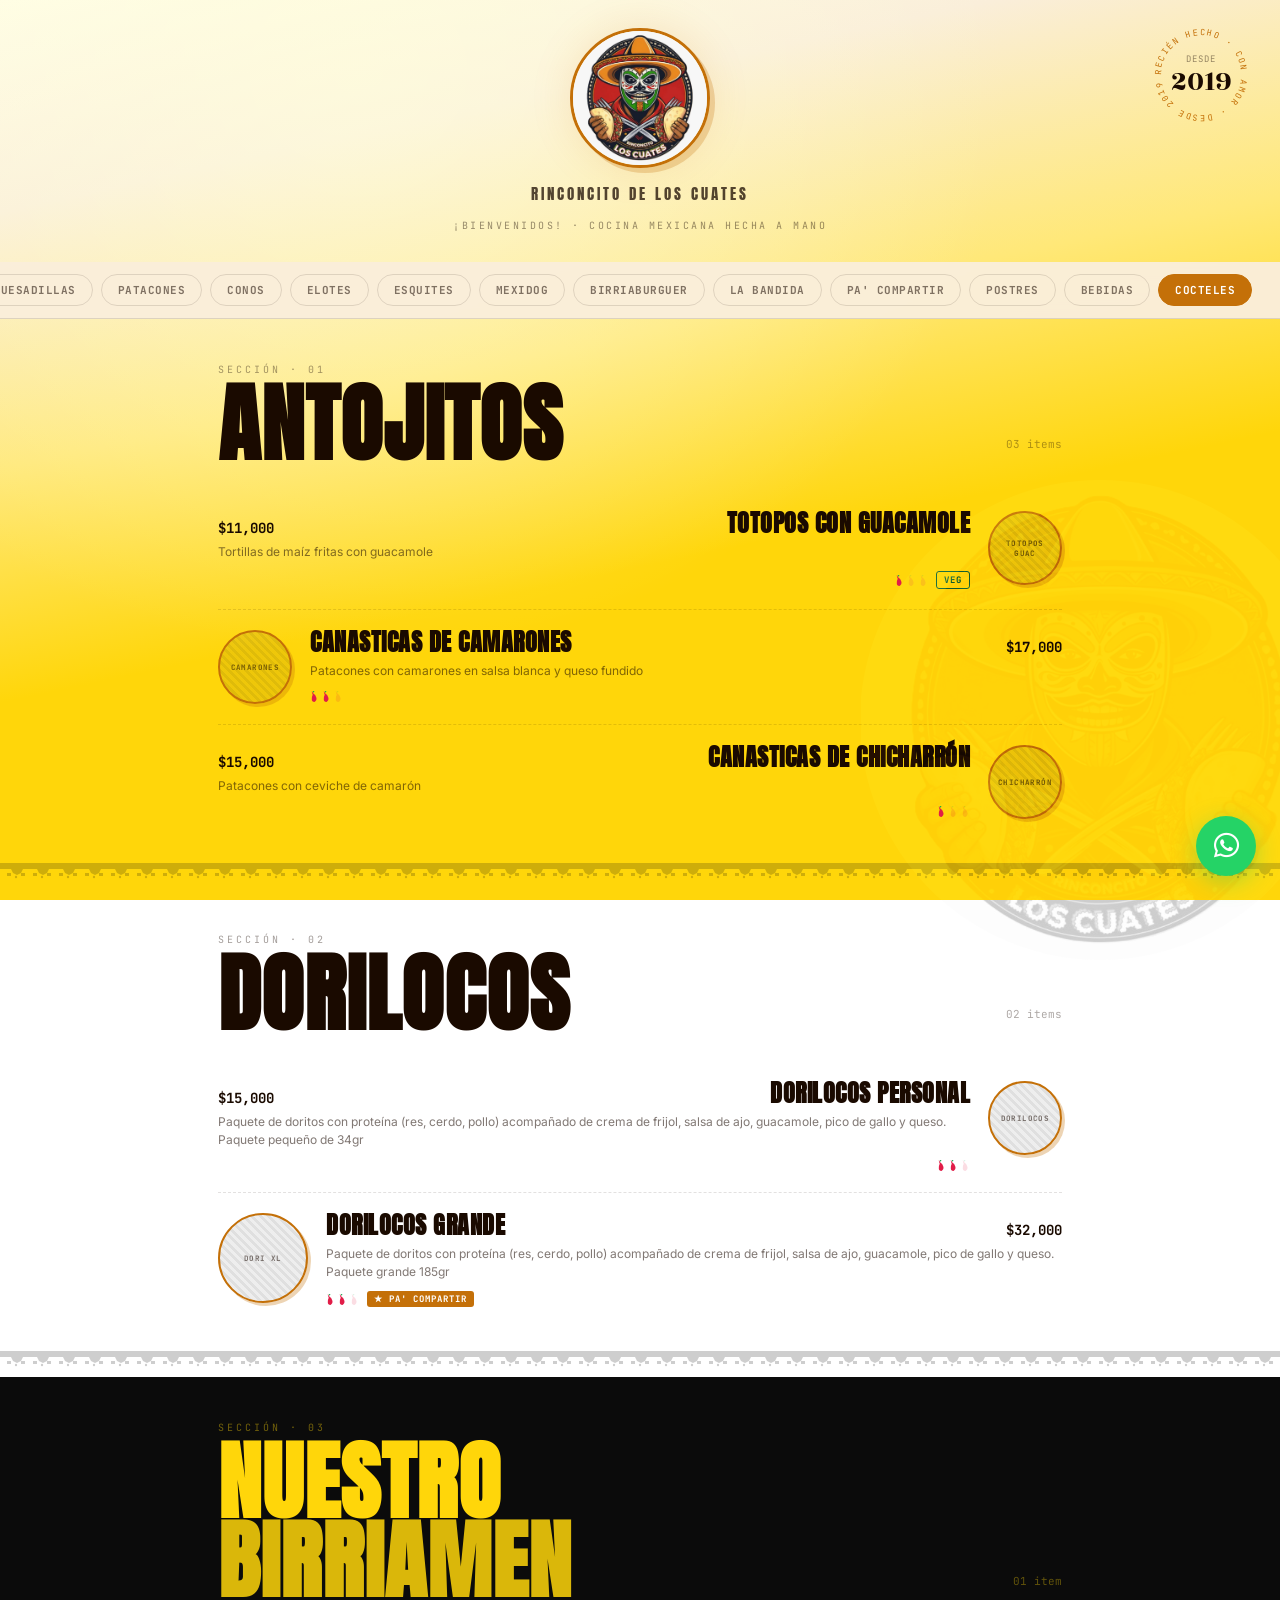
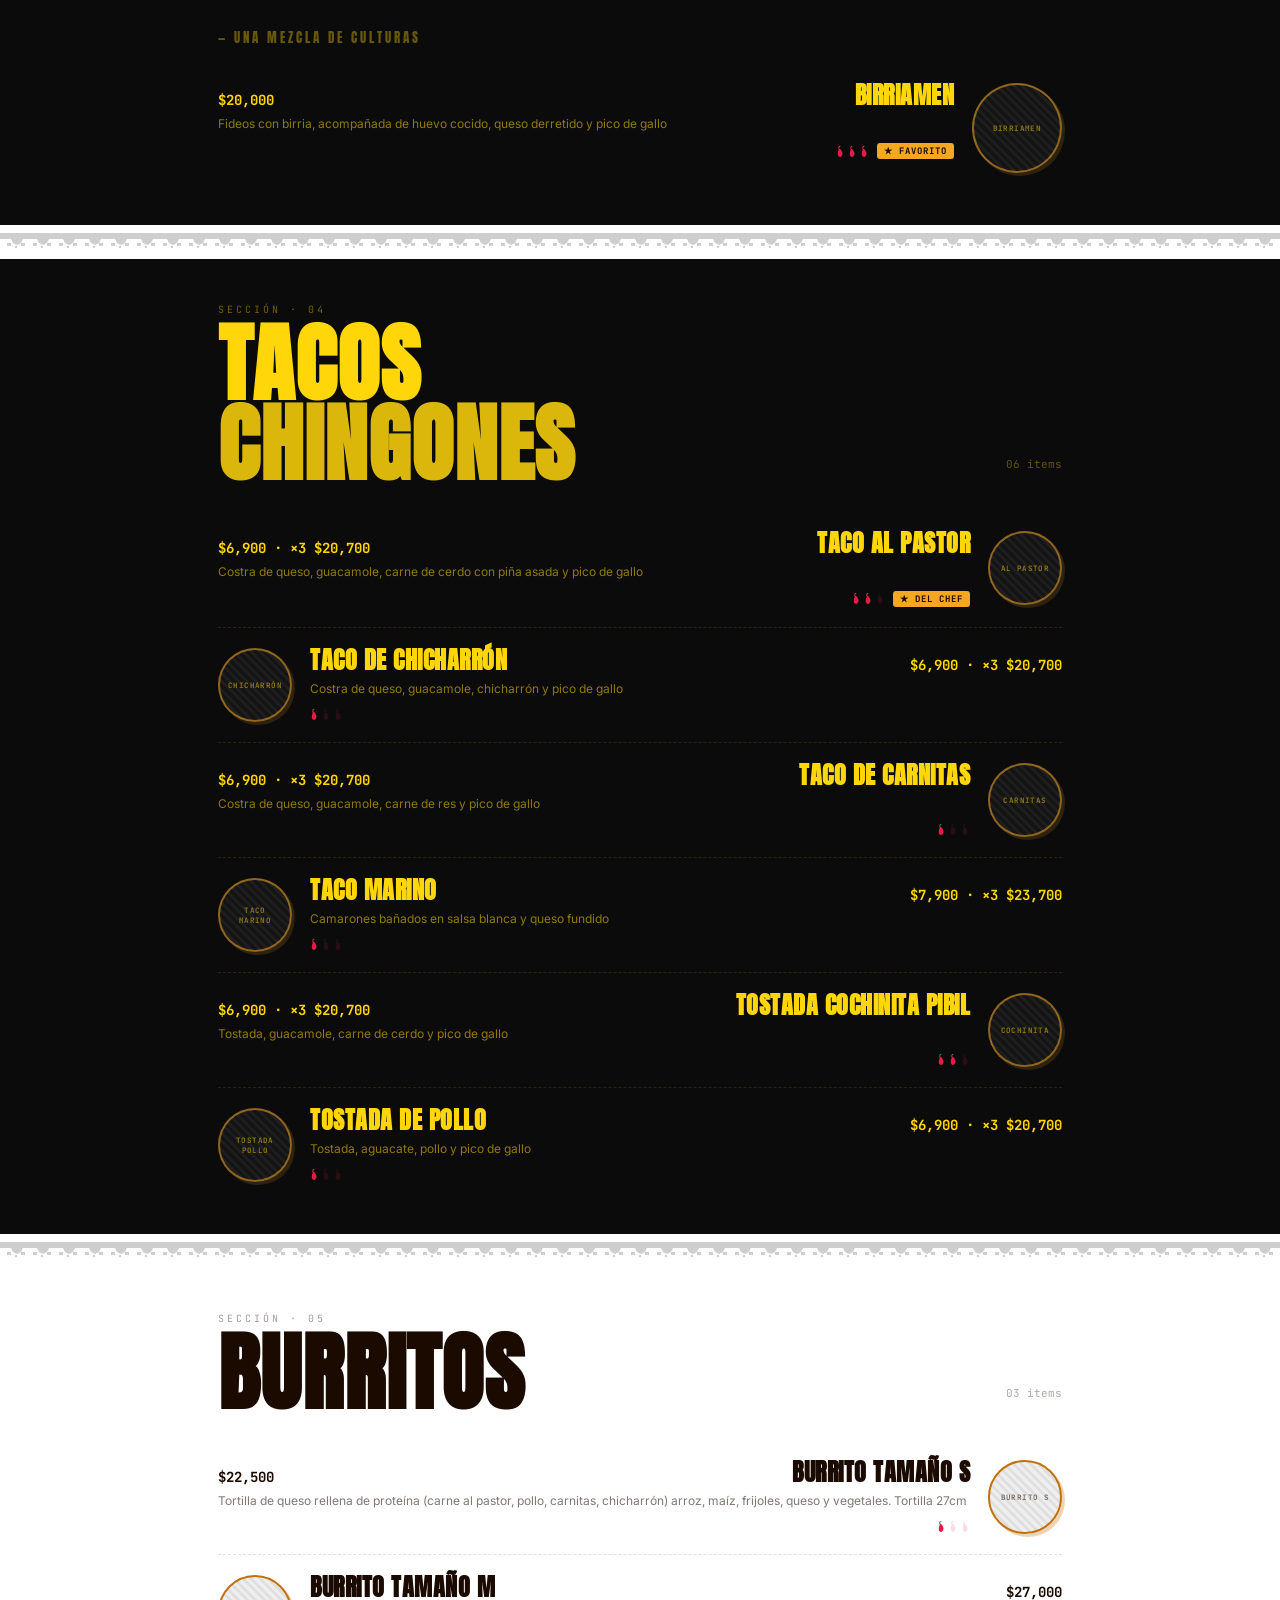
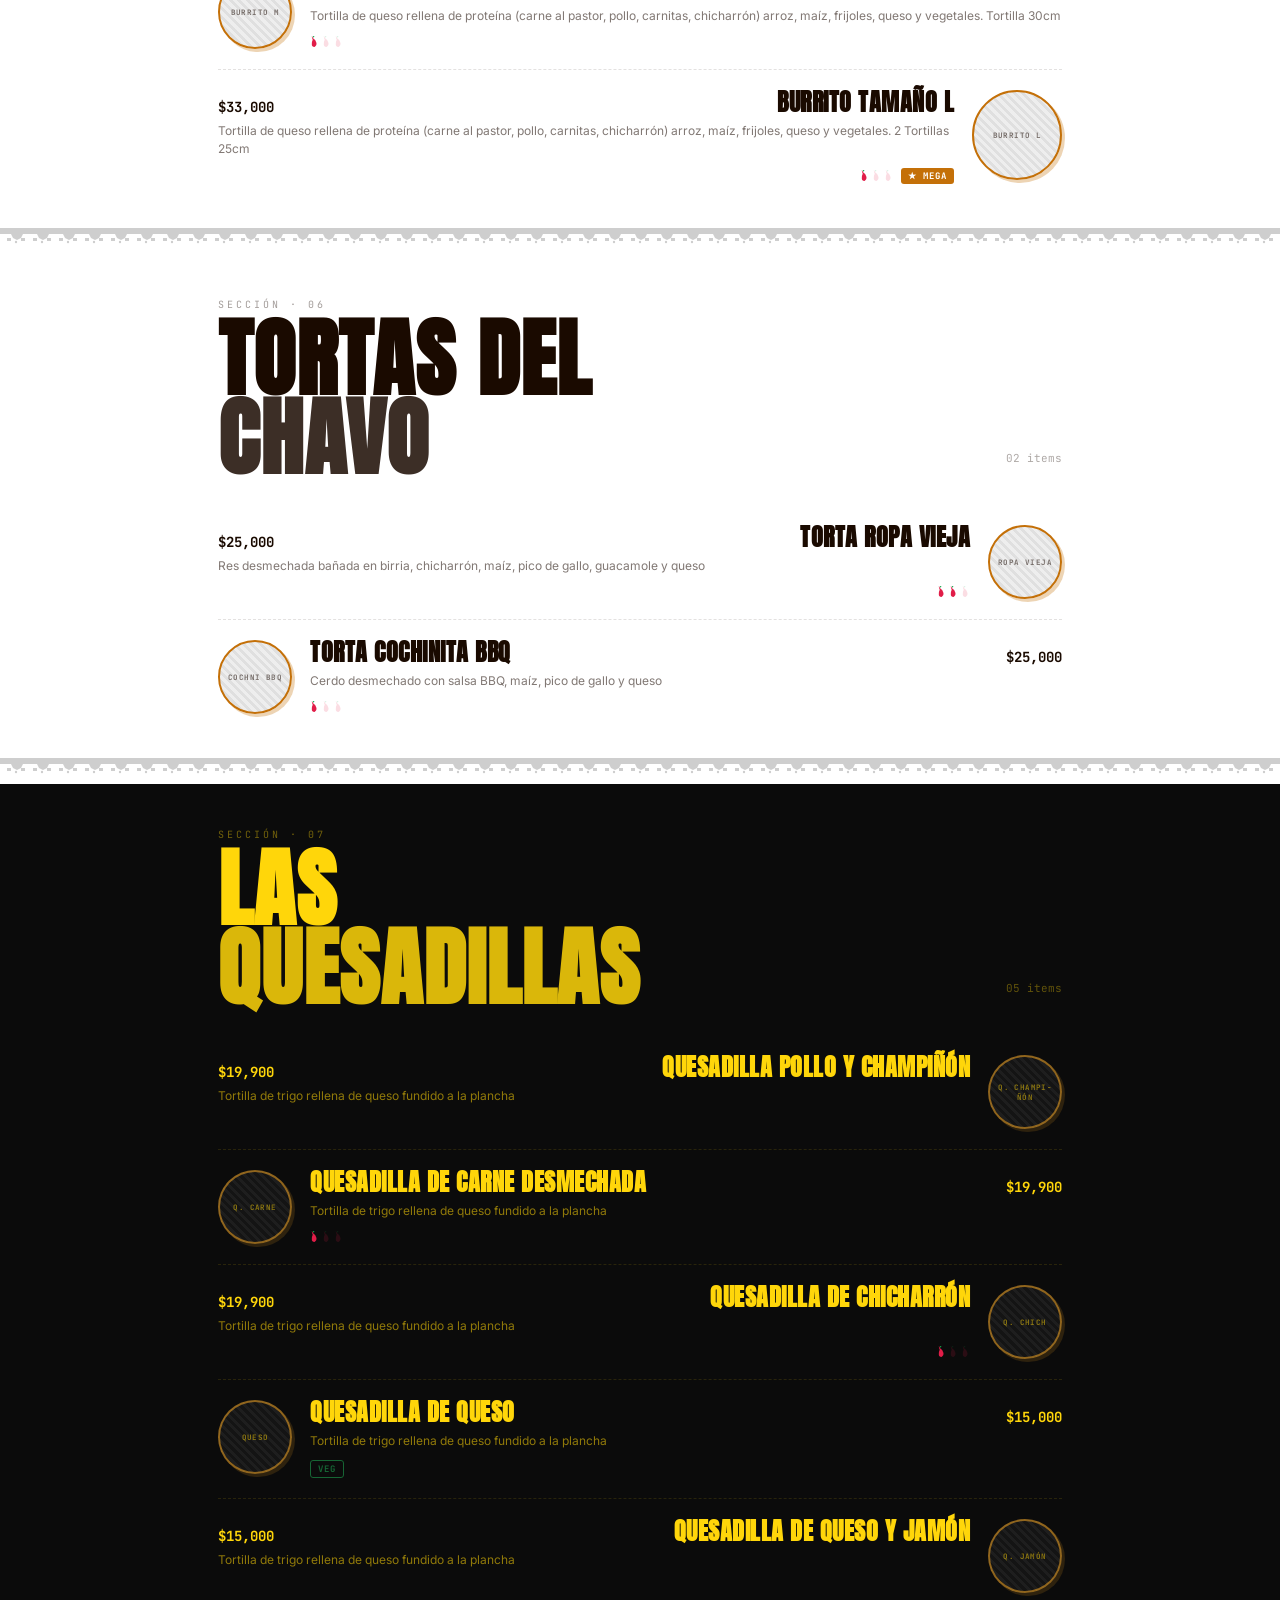
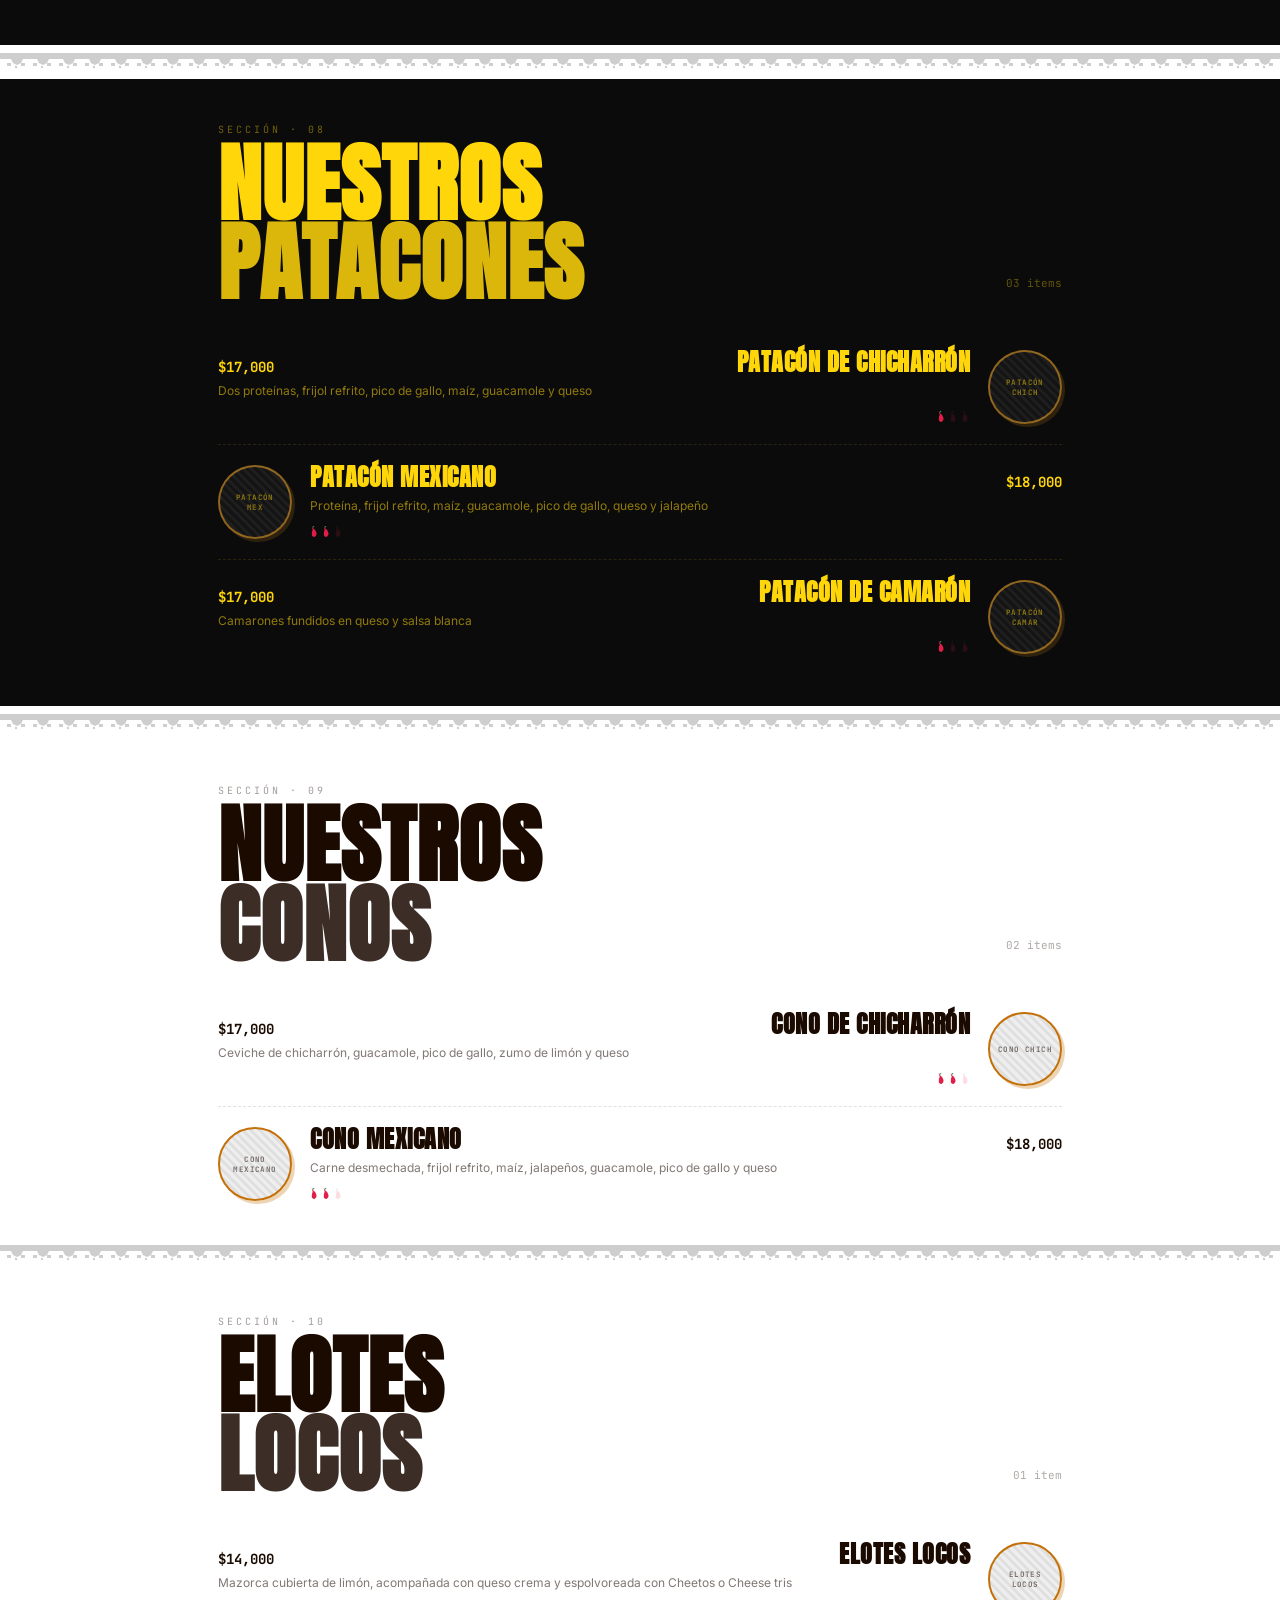
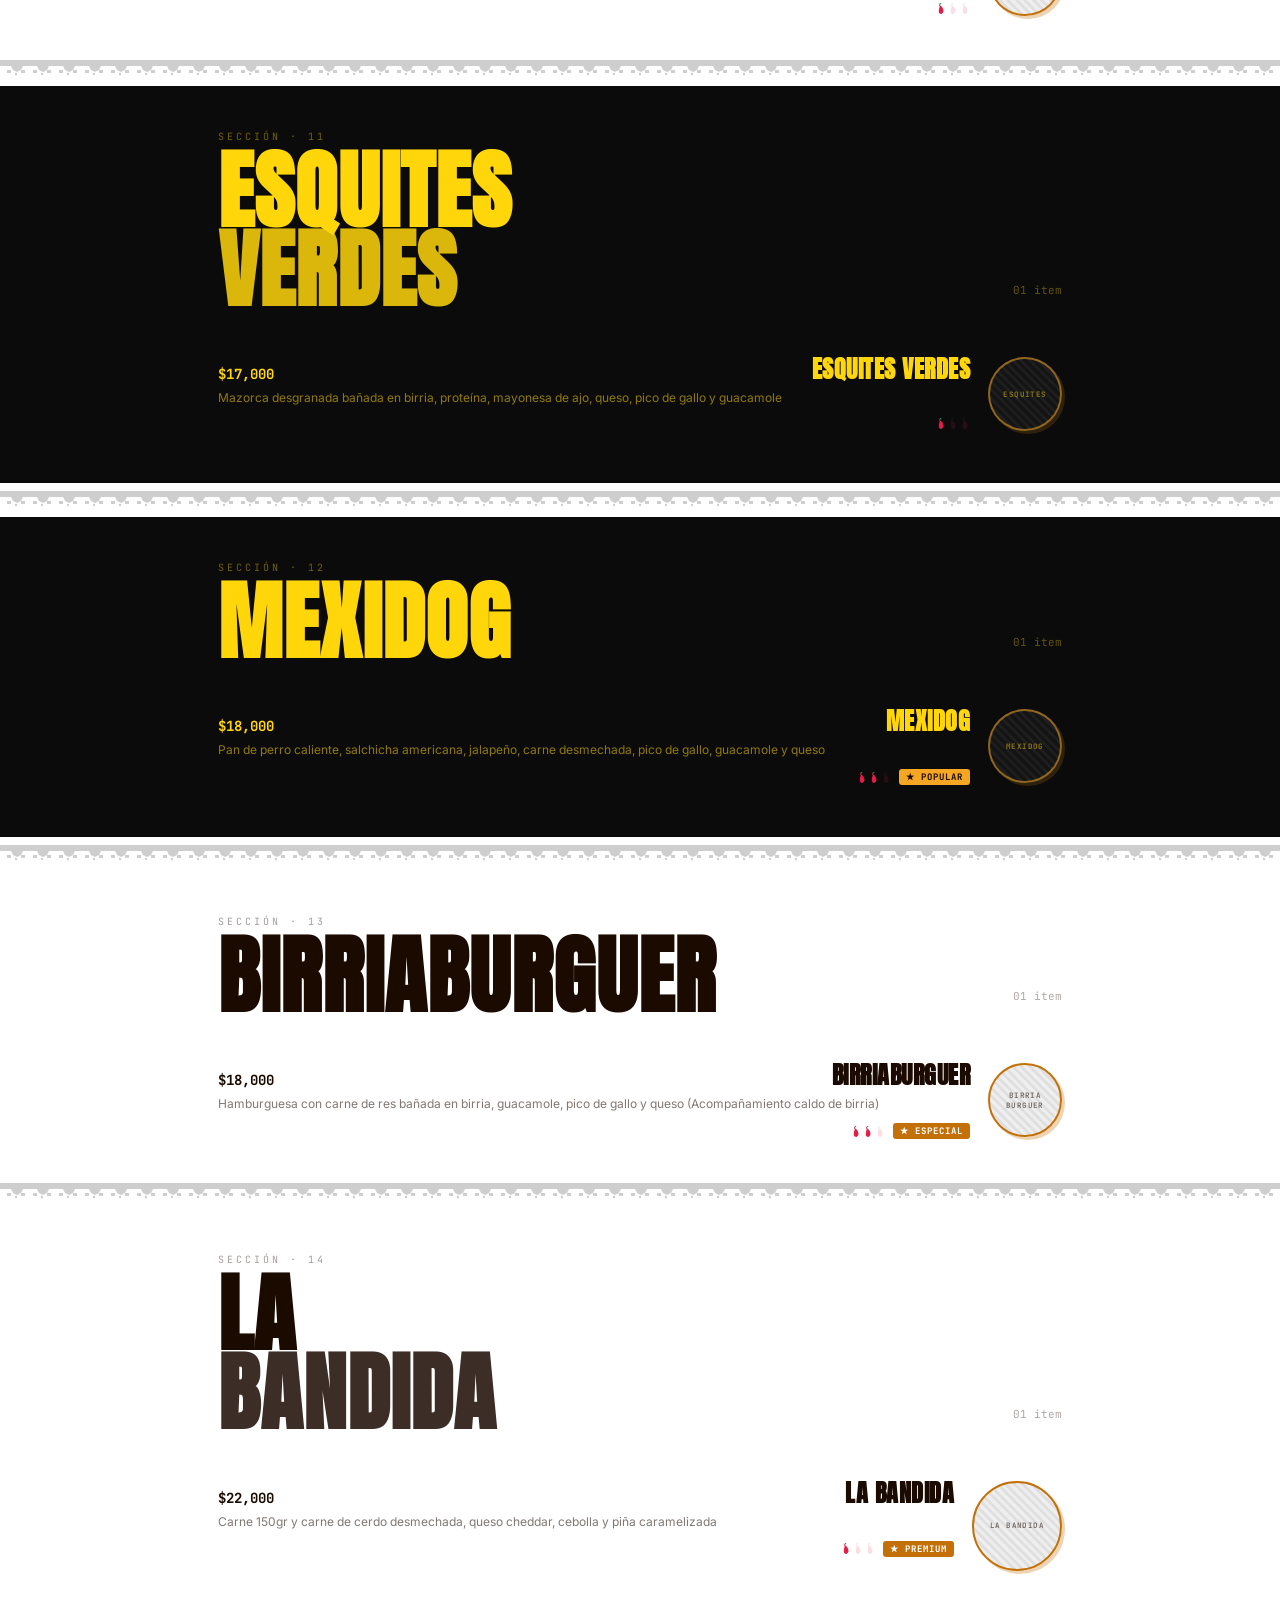
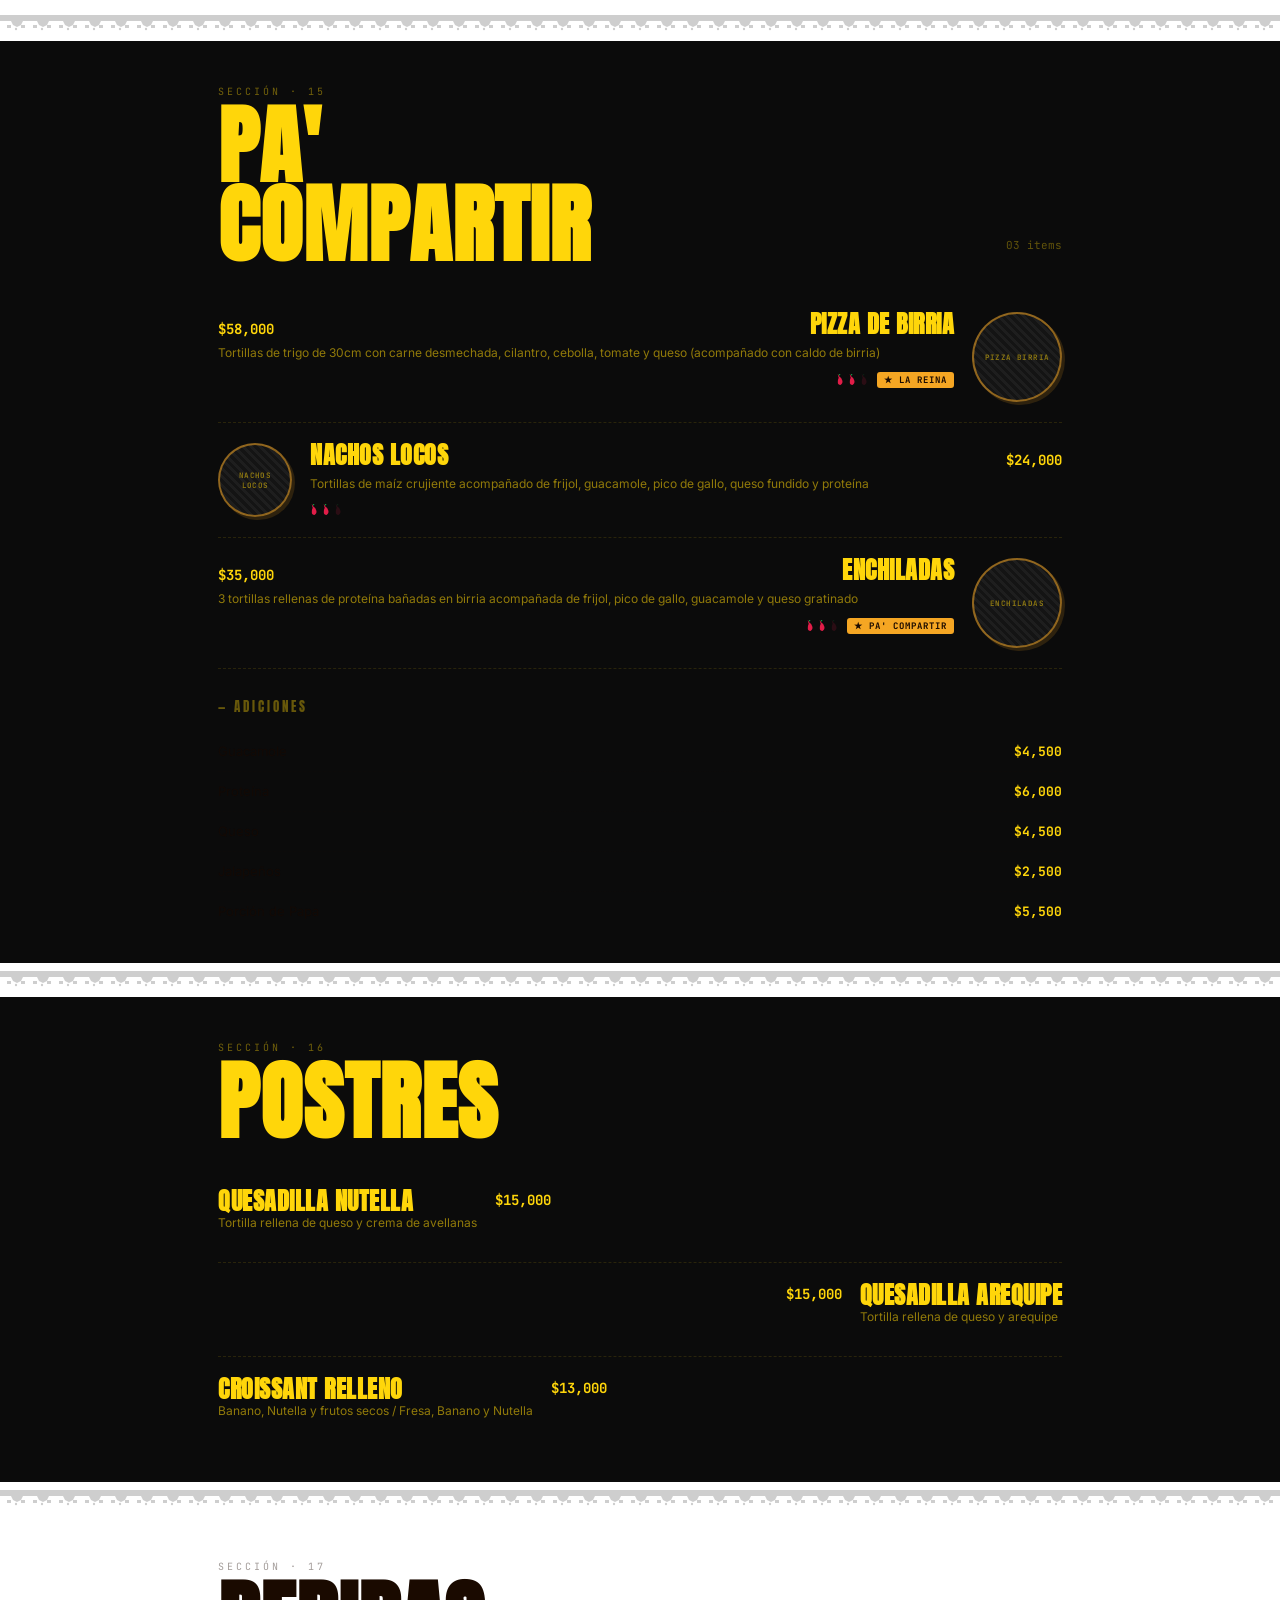
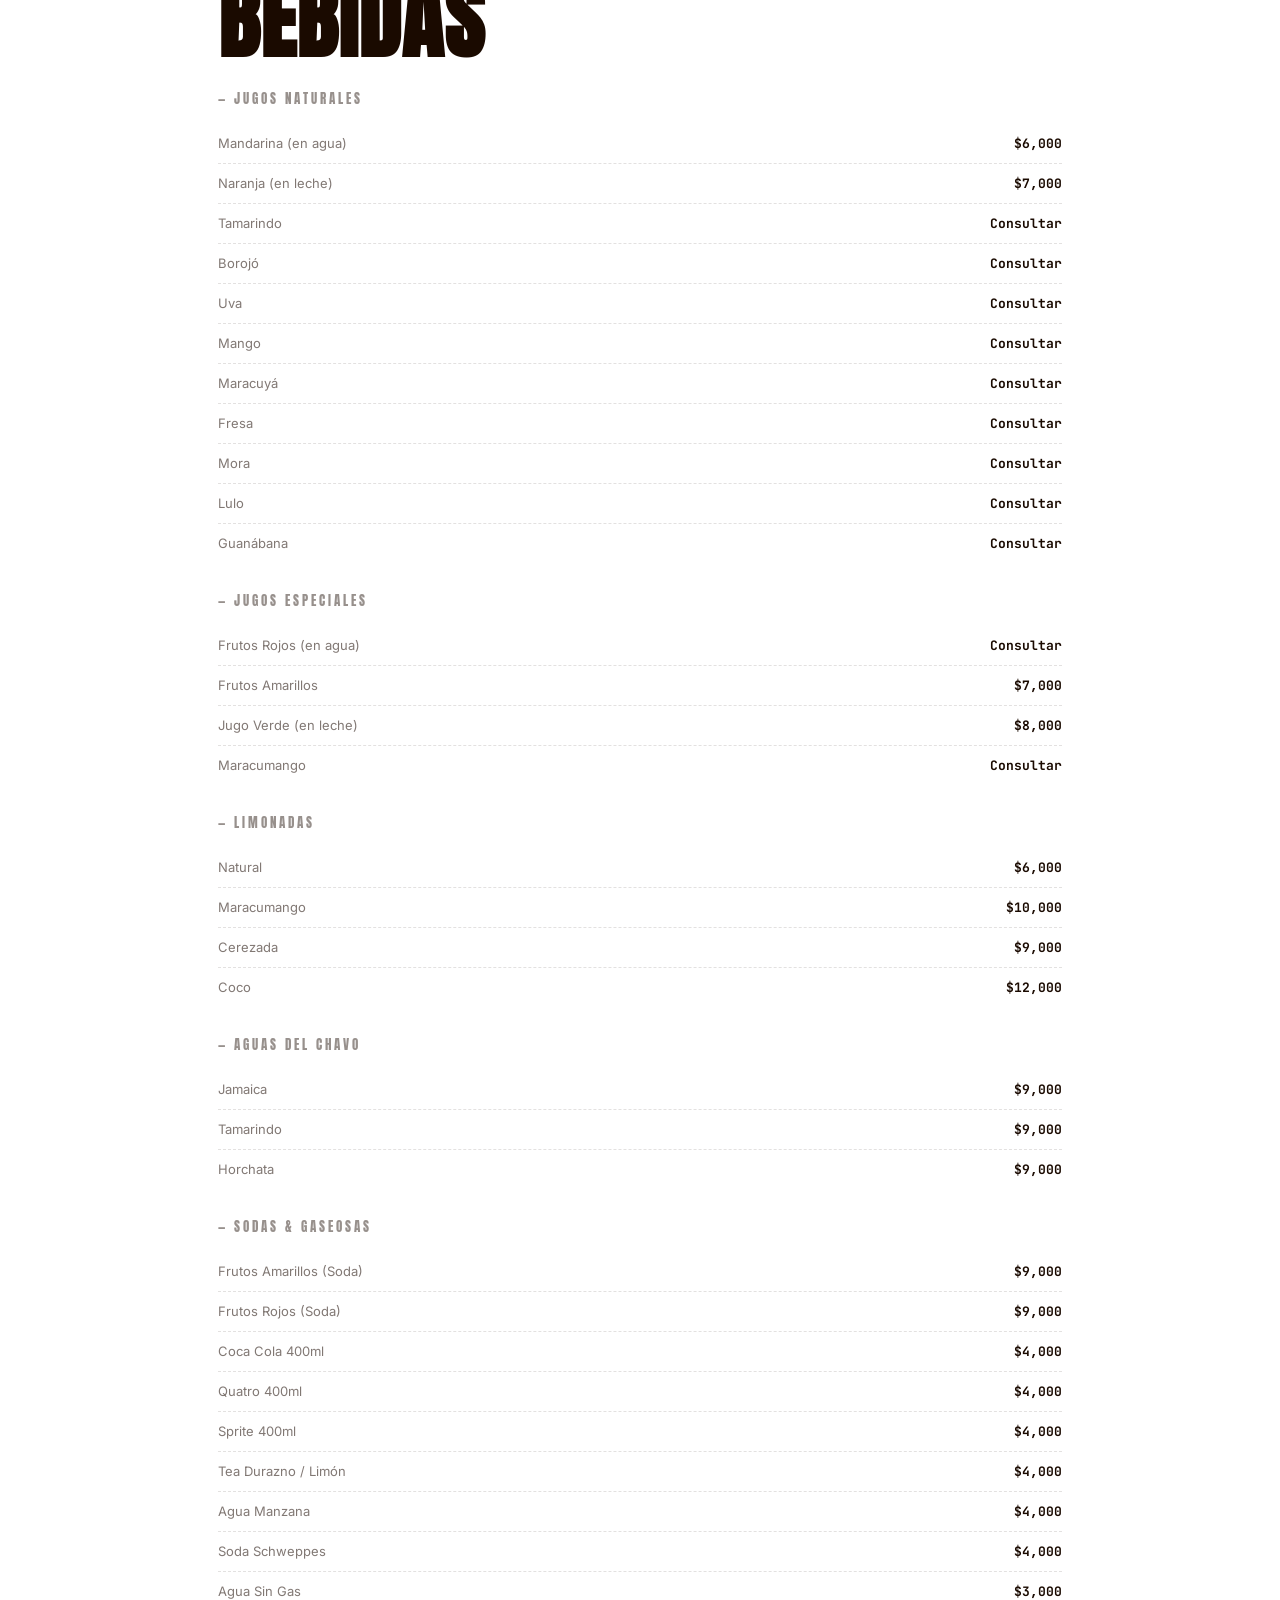
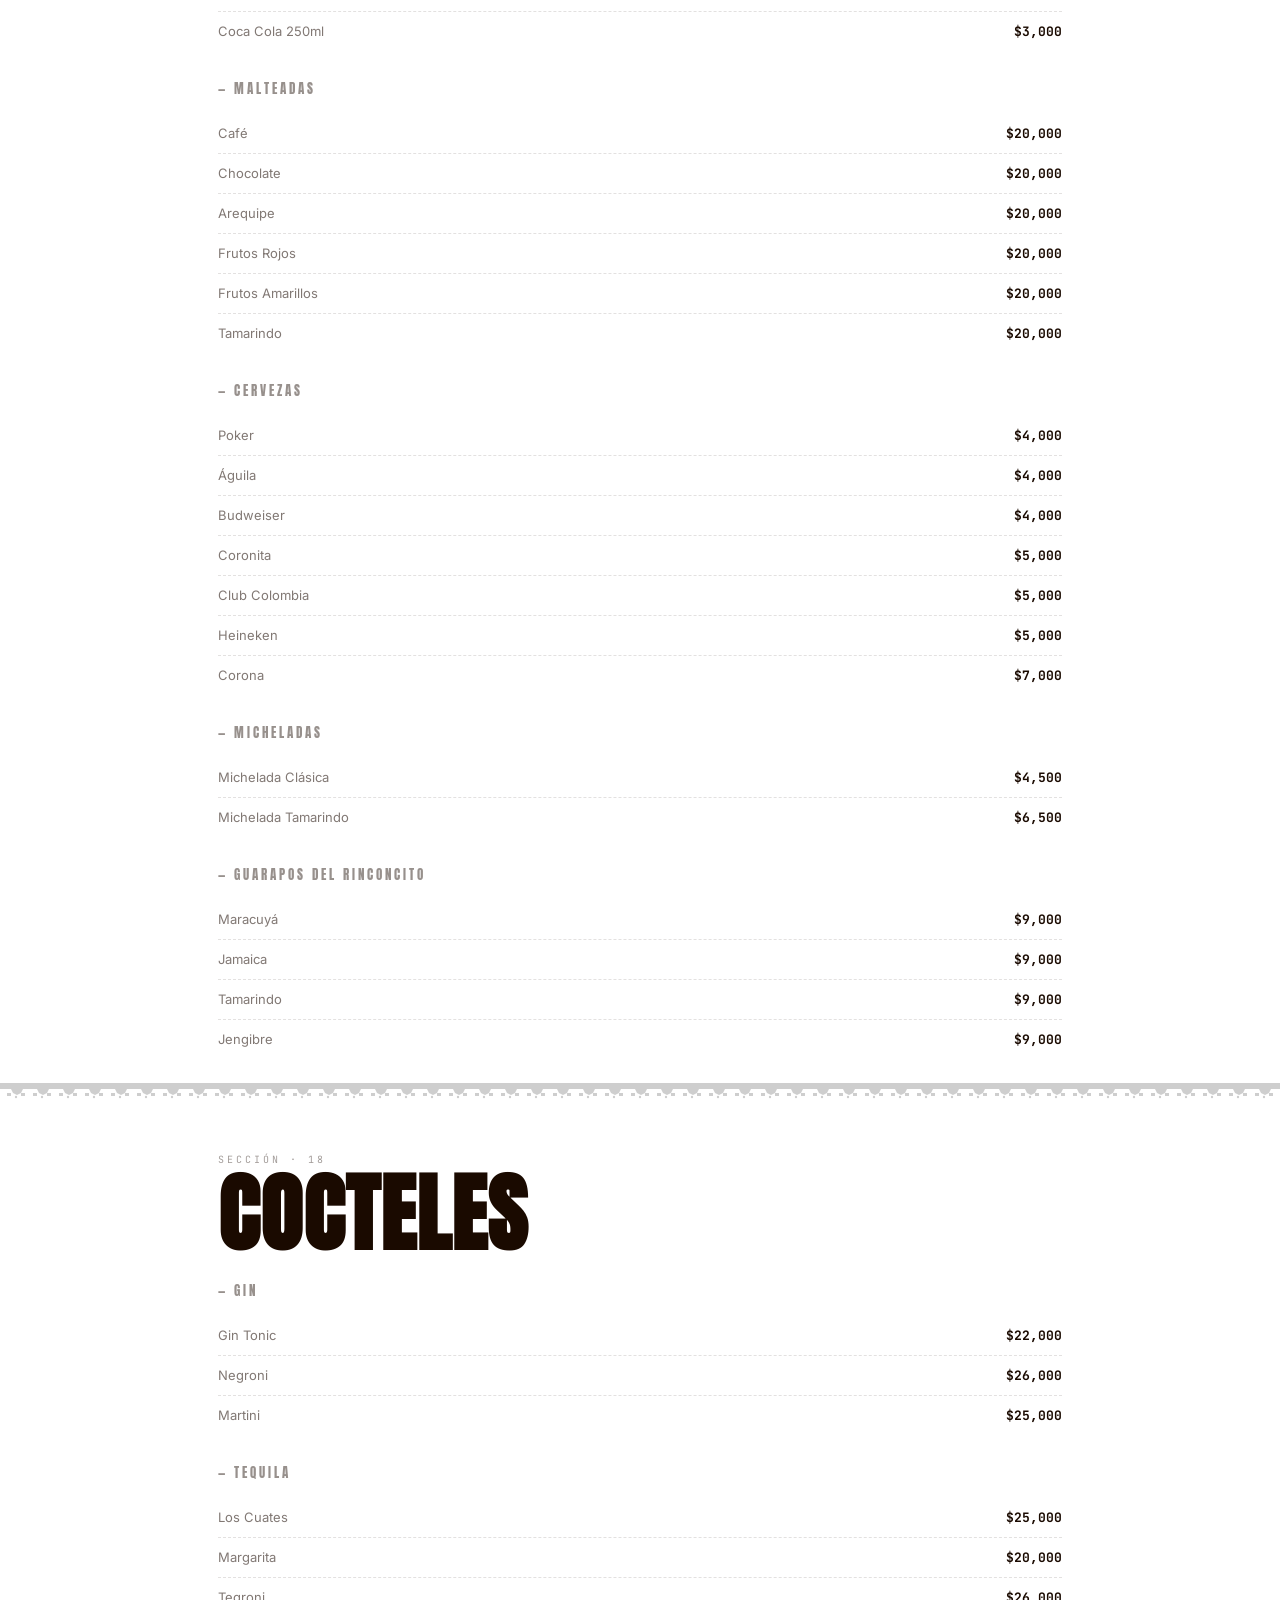
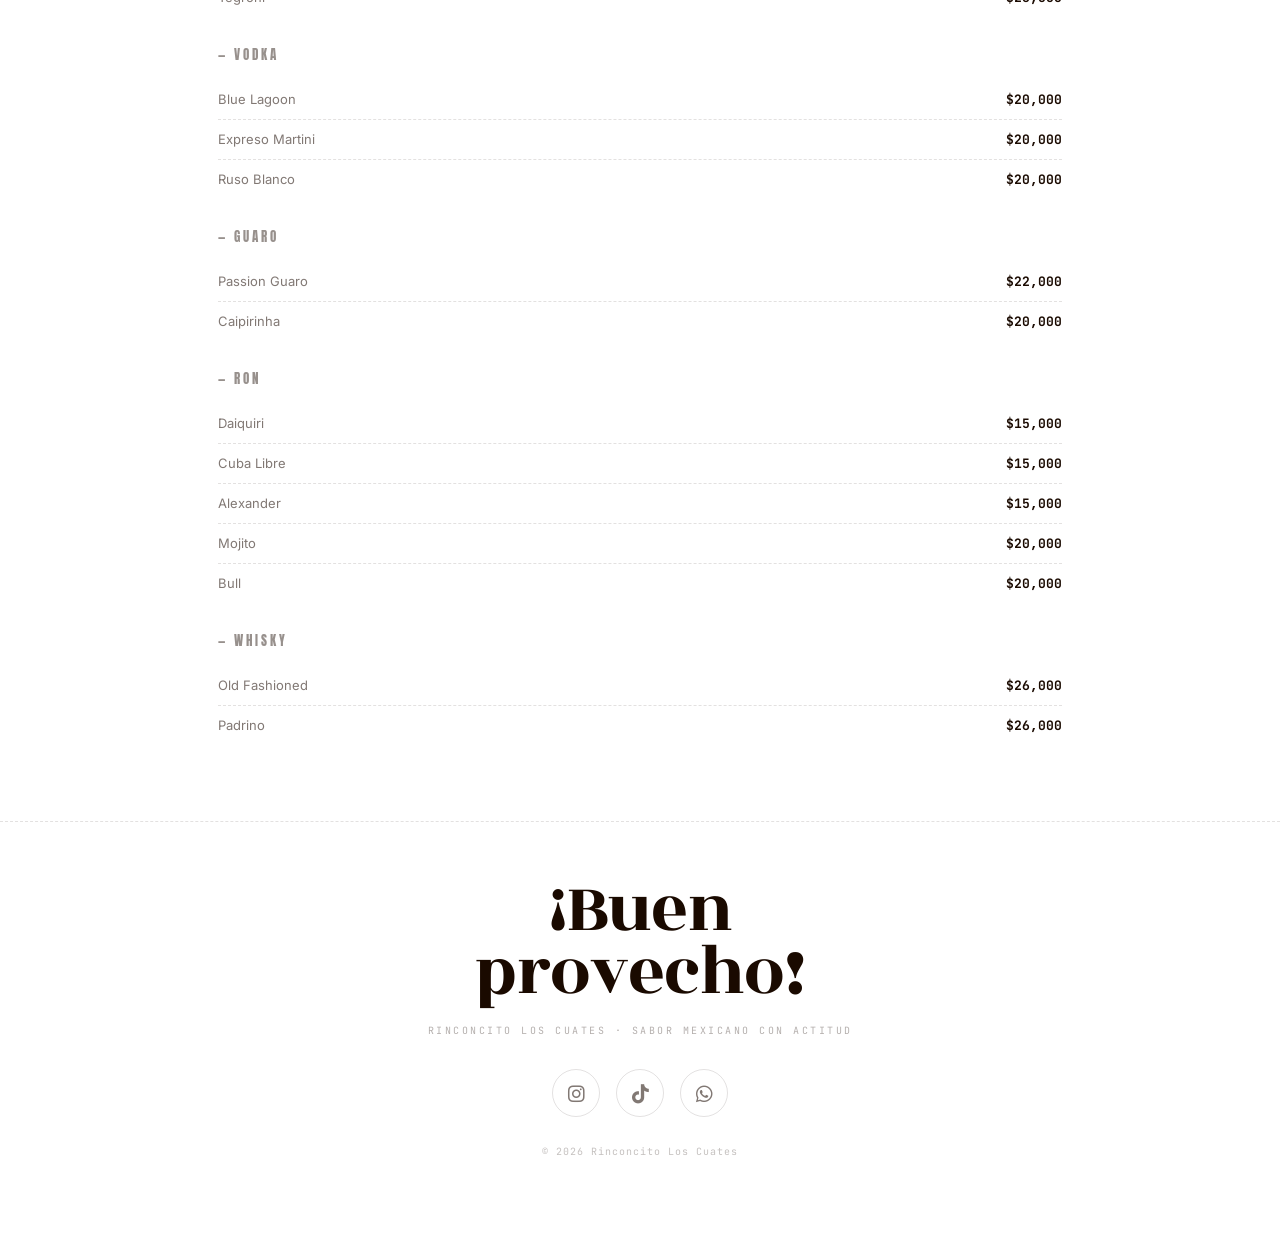
==== commit 1c1d9431: "feat: menú completo v5.1.0 — 18 secciones, precios tacos, postres y patrón de colores - Corrige toda" ====
--- a/Los_Cuates/index.html
+++ b/Los_Cuates/index.html
@@ -42,11 +42,20 @@
 <nav class="chips-nav" id="chipsNav" aria-label="Secciones del menú">
   <button class="chip active" data-target="antojitos">Antojitos</button>
   <button class="chip" data-target="dorilocos">Dorilocos</button>
+  <button class="chip" data-target="birriamen">Birriamen</button>
   <button class="chip" data-target="tacos">Tacos</button>
   <button class="chip" data-target="burritos">Burritos</button>
   <button class="chip" data-target="tortas">Tortas</button>
-  <button class="chip" data-target="especialidades">Especialidades</button>
+  <button class="chip" data-target="quesadillas">Quesadillas</button>
+  <button class="chip" data-target="patacones">Patacones</button>
+  <button class="chip" data-target="conos">Conos</button>
+  <button class="chip" data-target="elotes">Elotes</button>
+  <button class="chip" data-target="esquites">Esquites</button>
+  <button class="chip" data-target="mexidog">Mexidog</button>
+  <button class="chip" data-target="birriaburguer">Birriaburguer</button>
+  <button class="chip" data-target="bandida">La Bandida</button>
   <button class="chip" data-target="compartir">Pa' Compartir</button>
+  <button class="chip" data-target="postres">Postres</button>
   <button class="chip" data-target="bebidas">Bebidas</button>
   <button class="chip" data-target="cocteles">Cocteles</button>
 </nav>
@@ -64,14 +73,26 @@
     </div>
 
     <div class="menu-item">
-      <div class="food-circle"><span class="circle-label">GUACA&shy;MOLE</span></div>
-      <div class="item-body">
-        <div class="item-row">
-          <h3 class="item-name">Canasticas de Guacamole</h3>
+      <div class="food-circle"><span class="circle-label">TOTOPOS GUAC</span></div>
+      <div class="item-body">
+        <div class="item-row">
+          <h3 class="item-name">Totopos con Guacamole</h3>
           <span class="item-price">$11,000</span>
         </div>
-        <p class="item-desc">Tortillas de maíz fritas rellenas de guacamole fresco</p>
+        <p class="item-desc">Tortillas de maíz fritas con guacamole</p>
         <div class="item-tags" data-heat="1"><span class="tag tag-veg">VEG</span></div>
+      </div>
+    </div>
+
+    <div class="menu-item">
+      <div class="food-circle"><span class="circle-label">CAMA&shy;RONES</span></div>
+      <div class="item-body">
+        <div class="item-row">
+          <h3 class="item-name">Canasticas de Camarones</h3>
+          <span class="item-price">$17,000</span>
+        </div>
+        <p class="item-desc">Patacones con camarones en salsa blanca y queso fundido</p>
+        <div class="item-tags" data-heat="2"></div>
       </div>
     </div>
 
@@ -82,20 +103,8 @@
           <h3 class="item-name">Canasticas de Chicharrón</h3>
           <span class="item-price">$15,000</span>
         </div>
-        <p class="item-desc">Tortillas de maíz fritas rellenas con chicharrón crujiente</p>
+        <p class="item-desc">Patacones con ceviche de camarón</p>
         <div class="item-tags" data-heat="1"></div>
-      </div>
-    </div>
-
-    <div class="menu-item">
-      <div class="food-circle"><span class="circle-label">CAMA&shy;RONES</span></div>
-      <div class="item-body">
-        <div class="item-row">
-          <h3 class="item-name">Canasticas de Camarones</h3>
-          <span class="item-price">$17,000</span>
-        </div>
-        <p class="item-desc">Tortillas de maíz fritas rellenas con camarones en salsa mexicana y queso</p>
-        <div class="item-tags" data-heat="2"></div>
       </div>
     </div>
 
@@ -120,7 +129,7 @@
           <h3 class="item-name">Dorilocos Personal</h3>
           <span class="item-price">$15,000</span>
         </div>
-        <p class="item-desc">Chips con proteína, crema de frijol, salsa de ají, guacamole, pico de gallo y queso. Paquete 34gr</p>
+        <p class="item-desc">Paquete de doritos con proteína (res, cerdo, pollo) acompañado de crema de frijol, salsa de ajo, guacamole, pico de gallo y queso. Paquete pequeño de 34gr</p>
         <div class="item-tags" data-heat="2"></div>
       </div>
     </div>
@@ -132,9 +141,37 @@
           <h3 class="item-name">Dorilocos Grande</h3>
           <span class="item-price">$32,000</span>
         </div>
-        <p class="item-desc">La versión XXL. Chips con proteína, crema de frijol, salsa de ají, guacamole, pico de gallo y queso. ¡Pa' compartir!</p>
+        <p class="item-desc">Paquete de doritos con proteína (res, cerdo, pollo) acompañado de crema de frijol, salsa de ajo, guacamole, pico de gallo y queso. Paquete grande 185gr</p>
         <div class="item-tags" data-heat="2"><span class="tag tag-star">★ Pa' Compartir</span></div>
       </div>
+    </div>
+  </section>
+
+  <div class="papel" role="separator" aria-hidden="true"></div>
+
+  <!-- ===== BIRRIAMEN ===== -->
+  <section class="section-inverted" id="birriamen" data-section="birriamen">
+    <div class="section-inner">
+    <div class="section-header">
+      <div>
+        <p class="section-eyebrow">Sección · 03</p>
+        <h2 class="section-title">Nuestro<br><em>Birriamen</em></h2>
+      </div>
+      <span class="section-count">01 item</span>
+    </div>
+    <p class="subsection-label">— Una Mezcla de Culturas</p>
+
+    <div class="menu-item">
+      <div class="food-circle big"><span class="circle-label">BIRRIA&shy;MEN</span></div>
+      <div class="item-body">
+        <div class="item-row">
+          <h3 class="item-name">Birriamen</h3>
+          <span class="item-price">$20,000</span>
+        </div>
+        <p class="item-desc">Fideos con birria, acompañada de huevo cocido, queso derretido y pico de gallo</p>
+        <div class="item-tags" data-heat="3"><span class="tag tag-star">★ Favorito</span></div>
+      </div>
+    </div>
     </div>
   </section>
 
@@ -145,10 +182,10 @@
     <div class="section-inner">
       <div class="section-header">
         <div>
-          <p class="section-eyebrow">Sección · 03</p>
+          <p class="section-eyebrow">Sección · 04</p>
           <h2 class="section-title">Tacos<br><em>chingones</em></h2>
         </div>
-        <span class="section-count">05 items</span>
+        <span class="section-count">06 items</span>
       </div>
 
       <div class="menu-item">
@@ -156,9 +193,9 @@
         <div class="item-body">
           <div class="item-row">
             <h3 class="item-name">Taco Al Pastor</h3>
-            <span class="item-price">Consultar</span>
+            <span class="item-price">$6,900 · ×3 $20,700</span>
           </div>
-          <p class="item-desc">Tortilla de maíz con carne al pastor, cebolla, cilantro y piña, bañada en salsas de la casa</p>
+          <p class="item-desc">Costra de queso, guacamole, carne de cerdo con piña asada y pico de gallo</p>
           <div class="item-tags" data-heat="2"><span class="tag tag-star">★ Del Chef</span></div>
         </div>
       </div>
@@ -168,9 +205,9 @@
         <div class="item-body">
           <div class="item-row">
             <h3 class="item-name">Taco de Chicharrón</h3>
-            <span class="item-price">Consultar</span>
+            <span class="item-price">$6,900 · ×3 $20,700</span>
           </div>
-          <p class="item-desc">Tortilla de maíz con chicharrón crujiente, cebolla, cilantro y salsa verde de la casa</p>
+          <p class="item-desc">Costra de queso, guacamole, chicharrón y pico de gallo</p>
           <div class="item-tags" data-heat="1"></div>
         </div>
       </div>
@@ -180,9 +217,21 @@
         <div class="item-body">
           <div class="item-row">
             <h3 class="item-name">Taco de Carnitas</h3>
-            <span class="item-price">Consultar</span>
+            <span class="item-price">$6,900 · ×3 $20,700</span>
           </div>
-          <p class="item-desc">Tortilla de maíz con jugosas carnitas de cerdo, cebolla, cilantro y salsa roja de la casa</p>
+          <p class="item-desc">Costra de queso, guacamole, carne de res y pico de gallo</p>
+          <div class="item-tags" data-heat="1"></div>
+        </div>
+      </div>
+
+      <div class="menu-item">
+        <div class="food-circle"><span class="circle-label">TACO MARINO</span></div>
+        <div class="item-body">
+          <div class="item-row">
+            <h3 class="item-name">Taco Marino</h3>
+            <span class="item-price">$7,900 · ×3 $23,700</span>
+          </div>
+          <p class="item-desc">Camarones bañados en salsa blanca y queso fundido</p>
           <div class="item-tags" data-heat="1"></div>
         </div>
       </div>
@@ -192,9 +241,9 @@
         <div class="item-body">
           <div class="item-row">
             <h3 class="item-name">Tostada Cochinita Pibil</h3>
-            <span class="item-price">Consultar</span>
+            <span class="item-price">$6,900 · ×3 $20,700</span>
           </div>
-          <p class="item-desc">Tostada crujiente con cochinita pibil marinada en achiote, cebolla morada encurtida y habanero</p>
+          <p class="item-desc">Tostada, guacamole, carne de cerdo y pico de gallo</p>
           <div class="item-tags" data-heat="2"></div>
         </div>
       </div>
@@ -204,9 +253,9 @@
         <div class="item-body">
           <div class="item-row">
             <h3 class="item-name">Tostada de Pollo</h3>
-            <span class="item-price">Consultar</span>
+            <span class="item-price">$6,900 · ×3 $20,700</span>
           </div>
-          <p class="item-desc">Tostada crujiente con pollo desmechado, lechuga, tomate, queso y crema de la casa</p>
+          <p class="item-desc">Tostada, aguacate, pollo y pico de gallo</p>
           <div class="item-tags" data-heat="1"></div>
         </div>
       </div>
@@ -219,20 +268,20 @@
   <section class="menu-section" id="burritos" data-section="burritos">
     <div class="section-header">
       <div>
-        <p class="section-eyebrow">Sección · 04</p>
+        <p class="section-eyebrow">Sección · 05</p>
         <h2 class="section-title">Burritos</h2>
       </div>
       <span class="section-count">03 items</span>
     </div>
 
     <div class="menu-item">
-      <div class="food-circle"><span class="circle-label">BURRITO P</span></div>
-      <div class="item-body">
-        <div class="item-row">
-          <h3 class="item-name">Burrito Pequeño</h3>
+      <div class="food-circle"><span class="circle-label">BURRITO S</span></div>
+      <div class="item-body">
+        <div class="item-row">
+          <h3 class="item-name">Burrito Tamaño S</h3>
           <span class="item-price">$22,500</span>
         </div>
-        <p class="item-desc">Tortilla de trigo 27cm con carne desmechada, frijoles, arroz, queso, pico de gallo y crema</p>
+        <p class="item-desc">Tortilla de queso rellena de proteína (carne al pastor, pollo, carnitas, chicharrón) arroz, maíz, frijoles, queso y vegetales. Tortilla 27cm</p>
         <div class="item-tags" data-heat="1"></div>
       </div>
     </div>
@@ -241,22 +290,22 @@
       <div class="food-circle"><span class="circle-label">BURRITO M</span></div>
       <div class="item-body">
         <div class="item-row">
-          <h3 class="item-name">Burrito Mediano</h3>
+          <h3 class="item-name">Burrito Tamaño M</h3>
           <span class="item-price">$27,000</span>
         </div>
-        <p class="item-desc">Tortilla de trigo 30cm con carne desmechada, frijoles, arroz, queso, pico de gallo, guacamole y crema</p>
+        <p class="item-desc">Tortilla de queso rellena de proteína (carne al pastor, pollo, carnitas, chicharrón) arroz, maíz, frijoles, queso y vegetales. Tortilla 30cm</p>
         <div class="item-tags" data-heat="1"></div>
       </div>
     </div>
 
     <div class="menu-item">
-      <div class="food-circle big"><span class="circle-label">BURRITO G</span></div>
-      <div class="item-body">
-        <div class="item-row">
-          <h3 class="item-name">Burrito Grande</h3>
+      <div class="food-circle big"><span class="circle-label">BURRITO L</span></div>
+      <div class="item-body">
+        <div class="item-row">
+          <h3 class="item-name">Burrito Tamaño L</h3>
           <span class="item-price">$33,000</span>
         </div>
-        <p class="item-desc">2 Tortillas de trigo 35cm con toda la carga: carne, frijoles, arroz, queso doble, pico de gallo, guacamole y crema. ¡El más chingón!</p>
+        <p class="item-desc">Tortilla de queso rellena de proteína (carne al pastor, pollo, carnitas, chicharrón) arroz, maíz, frijoles, queso y vegetales. 2 Tortillas 25cm</p>
         <div class="item-tags" data-heat="1"><span class="tag tag-star">★ Mega</span></div>
       </div>
     </div>
@@ -265,16 +314,15 @@
   <div class="papel" role="separator" aria-hidden="true"></div>
 
   <!-- ===== TORTAS & QUESADILLAS ===== -->
+  <!-- ===== TORTAS DEL CHAVO ===== -->
   <section class="menu-section" id="tortas" data-section="tortas">
     <div class="section-header">
       <div>
-        <p class="section-eyebrow">Sección · 05</p>
-        <h2 class="section-title">Tortas &amp;<br><em>Quesadillas</em></h2>
-      </div>
-      <span class="section-count">07 items</span>
-    </div>
-
-    <p class="subsection-label">— Tortas del Chavo</p>
+        <p class="section-eyebrow">Sección · 06</p>
+        <h2 class="section-title">Tortas del<br><em>Chavo</em></h2>
+      </div>
+      <span class="section-count">02 items</span>
+    </div>
 
     <div class="menu-item">
       <div class="food-circle"><span class="circle-label">ROPA VIEJA</span></div>
@@ -299,17 +347,65 @@
         <div class="item-tags" data-heat="1"></div>
       </div>
     </div>
-
-    <p class="subsection-label">— Las Quesadillas</p>
+  </section>
+
+  <div class="papel" role="separator" aria-hidden="true"></div>
+
+  <!-- ===== QUESADILLAS ===== -->
+  <section class="section-inverted" id="quesadillas" data-section="quesadillas">
+    <div class="section-inner">
+    <div class="section-header">
+      <div>
+        <p class="section-eyebrow">Sección · 07</p>
+        <h2 class="section-title">Las<br><em>Quesadillas</em></h2>
+      </div>
+      <span class="section-count">05 items</span>
+    </div>
+
+    <div class="menu-item">
+      <div class="food-circle"><span class="circle-label">Q. CHAMPI&shy;ÑÓN</span></div>
+      <div class="item-body">
+        <div class="item-row">
+          <h3 class="item-name">Quesadilla Pollo y Champiñón</h3>
+          <span class="item-price">$19,900</span>
+        </div>
+        <p class="item-desc">Tortilla de trigo rellena de queso fundido a la plancha</p>
+        <div class="item-tags" data-heat="0"></div>
+      </div>
+    </div>
+
+    <div class="menu-item">
+      <div class="food-circle"><span class="circle-label">Q. CARNE</span></div>
+      <div class="item-body">
+        <div class="item-row">
+          <h3 class="item-name">Quesadilla de Carne Desmechada</h3>
+          <span class="item-price">$19,900</span>
+        </div>
+        <p class="item-desc">Tortilla de trigo rellena de queso fundido a la plancha</p>
+        <div class="item-tags" data-heat="1"></div>
+      </div>
+    </div>
+
+    <div class="menu-item">
+      <div class="food-circle"><span class="circle-label">Q. CHICH</span></div>
+      <div class="item-body">
+        <div class="item-row">
+          <h3 class="item-name">Quesadilla de Chicharrón</h3>
+          <span class="item-price">$19,900</span>
+        </div>
+        <p class="item-desc">Tortilla de trigo rellena de queso fundido a la plancha</p>
+        <div class="item-tags" data-heat="1"></div>
+      </div>
+    </div>
 
     <div class="menu-item">
       <div class="food-circle"><span class="circle-label">QUESO</span></div>
       <div class="item-body">
         <div class="item-row">
           <h3 class="item-name">Quesadilla de Queso</h3>
-          <span class="item-price">$14,000</span>
-        </div>
-        <p class="item-desc">Tortilla de trigo a la plancha rellena de queso fundido</p>
+          <span class="item-price">$15,000</span>
+        </div>
+        <p class="item-desc">Tortilla de trigo rellena de queso fundido a la plancha</p>
         <div class="item-tags" data-heat="0"><span class="tag tag-veg">VEG</span></div>
       </div>
     </div>
@@ -318,61 +414,114 @@
       <div class="food-circle"><span class="circle-label">Q. JAMÓN</span></div>
       <div class="item-body">
         <div class="item-row">
-          <h3 class="item-name">Quesadilla Queso y Jamón</h3>
+          <h3 class="item-name">Quesadilla de Queso y Jamón</h3>
           <span class="item-price">$15,000</span>
         </div>
-        <p class="item-desc">Tortilla de trigo a la plancha con queso fundido y jamón</p>
+        <p class="item-desc">Tortilla de trigo rellena de queso fundido a la plancha</p>
         <div class="item-tags" data-heat="0"></div>
       </div>
     </div>
-
-    <div class="menu-item">
-      <div class="food-circle"><span class="circle-label">Q. POLLO COCHNI</span></div>
-      <div class="item-body">
-        <div class="item-row">
-          <h3 class="item-name">Quesadilla Pollo y Cochinita</h3>
+    </div>
+  </section>
+
+  <div class="papel" role="separator" aria-hidden="true"></div>
+
+  <!-- ===== PATACONES ===== -->
+  <section class="section-inverted" id="patacones" data-section="patacones">
+    <div class="section-inner">
+    <div class="section-header">
+      <div>
+        <p class="section-eyebrow">Sección · 08</p>
+        <h2 class="section-title">Nuestros<br><em>Patacones</em></h2>
+      </div>
+      <span class="section-count">03 items</span>
+    </div>
+
+    <div class="menu-item">
+      <div class="food-circle"><span class="circle-label">PATA&shy;CÓN CHICH</span></div>
+      <div class="item-body">
+        <div class="item-row">
+          <h3 class="item-name">Patacón de Chicharrón</h3>
+          <span class="item-price">$17,000</span>
+        </div>
+        <p class="item-desc">Dos proteínas, frijol refrito, pico de gallo, maíz, guacamole y queso</p>
+        <div class="item-tags" data-heat="1"></div>
+      </div>
+    </div>
+
+    <div class="menu-item">
+      <div class="food-circle"><span class="circle-label">PATA&shy;CÓN MEX</span></div>
+      <div class="item-body">
+        <div class="item-row">
+          <h3 class="item-name">Patacón Mexicano</h3>
           <span class="item-price">$18,000</span>
         </div>
-        <p class="item-desc">Tortilla de trigo a la plancha con pollo y cochinita pibil, queso fundido</p>
+        <p class="item-desc">Proteína, frijol refrito, maíz, guacamole, pico de gallo, queso y jalapeño</p>
+        <div class="item-tags" data-heat="2"></div>
+      </div>
+    </div>
+
+    <div class="menu-item">
+      <div class="food-circle"><span class="circle-label">PATA&shy;CÓN CAMAR</span></div>
+      <div class="item-body">
+        <div class="item-row">
+          <h3 class="item-name">Patacón de Camarón</h3>
+          <span class="item-price">$17,000</span>
+        </div>
+        <p class="item-desc">Camarones fundidos en queso y salsa blanca</p>
         <div class="item-tags" data-heat="1"></div>
       </div>
     </div>
-
-    <div class="menu-item">
-      <div class="food-circle"><span class="circle-label">Q. CHAMPI&shy;ÑÓN</span></div>
-      <div class="item-body">
-        <div class="item-row">
-          <h3 class="item-name">Quesadilla Pollo y Champiñón</h3>
-          <span class="item-price">$19,000</span>
-        </div>
-        <p class="item-desc">Tortilla de trigo a la plancha con pollo salteado, champiñones y queso fundido</p>
-        <div class="item-tags" data-heat="0"></div>
-      </div>
-    </div>
-
-    <div class="menu-item">
-      <div class="food-circle"><span class="circle-label">Q. CHICH</span></div>
-      <div class="item-body">
-        <div class="item-row">
-          <h3 class="item-name">Quesadilla de Chicharrón</h3>
-          <span class="item-price">$19,000</span>
-        </div>
-        <p class="item-desc">Tortilla de trigo a la plancha rellena de chicharrón crujiente y queso fundido</p>
-        <div class="item-tags" data-heat="1"></div>
-      </div>
-    </div>
-  </section>
-
-  <div class="papel" role="separator" aria-hidden="true"></div>
-
-  <!-- ===== ESPECIALIDADES ===== -->
-  <section class="menu-section" id="especialidades" data-section="especialidades">
-    <div class="section-header">
-      <div>
-        <p class="section-eyebrow">Sección · 06</p>
-        <h2 class="section-title">Especia&shy;lidades</h2>
-      </div>
-      <span class="section-count">10 items</span>
+    </div>
+  </section>
+
+  <div class="papel" role="separator" aria-hidden="true"></div>
+
+  <!-- ===== CONOS ===== -->
+  <section class="menu-section" id="conos" data-section="conos">
+    <div class="section-header">
+      <div>
+        <p class="section-eyebrow">Sección · 09</p>
+        <h2 class="section-title">Nuestros<br><em>Conos</em></h2>
+      </div>
+      <span class="section-count">02 items</span>
+    </div>
+
+    <div class="menu-item">
+      <div class="food-circle"><span class="circle-label">CONO CHICH</span></div>
+      <div class="item-body">
+        <div class="item-row">
+          <h3 class="item-name">Cono de Chicharrón</h3>
+          <span class="item-price">$17,000</span>
+        </div>
+        <p class="item-desc">Ceviche de chicharrón, guacamole, pico de gallo, zumo de limón y queso</p>
+        <div class="item-tags" data-heat="2"></div>
+      </div>
+    </div>
+
+    <div class="menu-item">
+      <div class="food-circle"><span class="circle-label">CONO MEXICANO</span></div>
+      <div class="item-body">
+        <div class="item-row">
+          <h3 class="item-name">Cono Mexicano</h3>
+          <span class="item-price">$18,000</span>
+        </div>
+        <p class="item-desc">Carne desmechada, frijol refrito, maíz, jalapeños, guacamole, pico de gallo y queso</p>
+        <div class="item-tags" data-heat="2"></div>
+      </div>
+    </div>
+  </section>
+
+  <div class="papel" role="separator" aria-hidden="true"></div>
+
+  <!-- ===== ELOTES LOCOS ===== -->
+  <section class="menu-section" id="elotes" data-section="elotes">
+    <div class="section-header">
+      <div>
+        <p class="section-eyebrow">Sección · 10</p>
+        <h2 class="section-title">Elotes<br><em>Locos</em></h2>
+      </div>
+      <span class="section-count">01 item</span>
     </div>
 
     <div class="menu-item">
@@ -382,9 +531,23 @@
           <h3 class="item-name">Elotes Locos</h3>
           <span class="item-price">$14,000</span>
         </div>
-        <p class="item-desc">Mazorca desgranada bañada en proteína, mayonesa de ajo, queso crema, parmesano y pizca de chile</p>
+        <p class="item-desc">Mazorca cubierta de limón, acompañada con queso crema y espolvoreada con Cheetos o Cheese tris</p>
         <div class="item-tags" data-heat="1"></div>
       </div>
+    </div>
+  </section>
+
+  <div class="papel" role="separator" aria-hidden="true"></div>
+
+  <!-- ===== ESQUITES ===== -->
+  <section class="section-inverted" id="esquites" data-section="esquites">
+    <div class="section-inner">
+    <div class="section-header">
+      <div>
+        <p class="section-eyebrow">Sección · 11</p>
+        <h2 class="section-title">Esquites<br><em>Verdes</em></h2>
+      </div>
+      <span class="section-count">01 item</span>
     </div>
 
     <div class="menu-item">
@@ -394,9 +557,24 @@
           <h3 class="item-name">Esquites Verdes</h3>
           <span class="item-price">$17,000</span>
         </div>
-        <p class="item-desc">Mazorca desgranada bañada en proteína, mayonesa de ajo, queso parmesano y pizca de chile</p>
+        <p class="item-desc">Mazorca desgranada bañada en birria, proteína, mayonesa de ajo, queso, pico de gallo y guacamole</p>
         <div class="item-tags" data-heat="1"></div>
       </div>
+    </div>
+    </div>
+  </section>
+
+  <div class="papel" role="separator" aria-hidden="true"></div>
+
+  <!-- ===== MEXIDOG ===== -->
+  <section class="section-inverted" id="mexidog" data-section="mexidog">
+    <div class="section-inner">
+    <div class="section-header">
+      <div>
+        <p class="section-eyebrow">Sección · 12</p>
+        <h2 class="section-title">Mexi&shy;dog</h2>
+      </div>
+      <span class="section-count">01 item</span>
     </div>
 
     <div class="menu-item">
@@ -406,9 +584,23 @@
           <h3 class="item-name">Mexidog</h3>
           <span class="item-price">$18,000</span>
         </div>
-        <p class="item-desc">Pan con salchicha americana, jalapeños, carne desmechada, queso pollo, guacamole y queso</p>
+        <p class="item-desc">Pan de perro caliente, salchicha americana, jalapeño, carne desmechada, pico de gallo, guacamole y queso</p>
         <div class="item-tags" data-heat="2"><span class="tag tag-star">★ Popular</span></div>
       </div>
+    </div>
+    </div>
+  </section>
+
+  <div class="papel" role="separator" aria-hidden="true"></div>
+
+  <!-- ===== BIRRIABURGUER ===== -->
+  <section class="menu-section" id="birriaburguer" data-section="birriaburguer">
+    <div class="section-header">
+      <div>
+        <p class="section-eyebrow">Sección · 13</p>
+        <h2 class="section-title">Birria&shy;burguer</h2>
+      </div>
+      <span class="section-count">01 item</span>
     </div>
 
     <div class="menu-item">
@@ -418,9 +610,22 @@
           <h3 class="item-name">Birriaburguer</h3>
           <span class="item-price">$18,000</span>
         </div>
-        <p class="item-desc">Hamburguesa con carne de res bañada en birria, guacamole, pico de gallo y queso. Con caldo de birria</p>
+        <p class="item-desc">Hamburguesa con carne de res bañada en birria, guacamole, pico de gallo y queso (Acompañamiento caldo de birria)</p>
         <div class="item-tags" data-heat="2"><span class="tag tag-star">★ Especial</span></div>
       </div>
+    </div>
+  </section>
+
+  <div class="papel" role="separator" aria-hidden="true"></div>
+
+  <!-- ===== LA BANDIDA ===== -->
+  <section class="menu-section" id="bandida" data-section="bandida">
+    <div class="section-header">
+      <div>
+        <p class="section-eyebrow">Sección · 14</p>
+        <h2 class="section-title">La<br><em>Bandida</em></h2>
+      </div>
+      <span class="section-count">01 item</span>
     </div>
 
     <div class="menu-item">
@@ -434,6 +639,20 @@
         <div class="item-tags" data-heat="1"><span class="tag tag-star">★ Premium</span></div>
       </div>
     </div>
+  </section>
+
+  <div class="papel" role="separator" aria-hidden="true"></div>
+
+  <!-- ===== PA' COMPARTIR ===== -->
+  <section class="section-inverted" id="compartir" data-section="compartir">
+    <div class="section-inner">
+    <div class="section-header">
+      <div>
+        <p class="section-eyebrow">Sección · 15</p>
+        <h2 class="section-title">Pa'<br>Compartir</h2>
+      </div>
+      <span class="section-count">03 items</span>
+    </div>
 
     <div class="menu-item">
       <div class="food-circle big"><span class="circle-label">PIZZA BIRRIA</span></div>
@@ -442,83 +661,8 @@
           <h3 class="item-name">Pizza de Birria</h3>
           <span class="item-price">$58,000</span>
         </div>
-        <p class="item-desc">Tortilla de trigo 30cm con carne desmechada, cilantro, cebolla, tomate y queso. Acompañamiento: caldo de birria para dipear</p>
+        <p class="item-desc">Tortillas de trigo de 30cm con carne desmechada, cilantro, cebolla, tomate y queso (acompañado con caldo de birria)</p>
         <div class="item-tags" data-heat="2"><span class="tag tag-star">★ La Reina</span></div>
-      </div>
-    </div>
-
-    <p class="subsection-label">— Patacones &amp; Conos</p>
-
-    <div class="menu-item">
-      <div class="food-circle"><span class="circle-label">PATA&shy;CÓN CHICH</span></div>
-      <div class="item-body">
-        <div class="item-row">
-          <h3 class="item-name">Patacón de Chicharrón</h3>
-          <span class="item-price">$17,000</span>
-        </div>
-        <p class="item-desc">Camarones bañados en queso y salsa blanca sobre patacón</p>
-        <div class="item-tags" data-heat="1"></div>
-      </div>
-    </div>
-
-    <div class="menu-item">
-      <div class="food-circle"><span class="circle-label">PATA&shy;CÓN MEX</span></div>
-      <div class="item-body">
-        <div class="item-row">
-          <h3 class="item-name">Patacón Mexicano</h3>
-          <span class="item-price">$18,000</span>
-        </div>
-        <p class="item-desc">Carne desmechada, frijoles refritos, maíz, jalapeños, guacamole, pico de gallo y queso</p>
-        <div class="item-tags" data-heat="2"></div>
-      </div>
-    </div>
-
-    <div class="menu-item">
-      <div class="food-circle"><span class="circle-label">CONO CHICH</span></div>
-      <div class="item-body">
-        <div class="item-row">
-          <h3 class="item-name">Cono de Chicharrón</h3>
-          <span class="item-price">$17,000</span>
-        </div>
-        <p class="item-desc">Cono con chicharrón, pico de gallo, queso, crema de queso y jalapeños</p>
-        <div class="item-tags" data-heat="2"></div>
-      </div>
-    </div>
-
-    <div class="menu-item">
-      <div class="food-circle"><span class="circle-label">CONO MEXICANO</span></div>
-      <div class="item-body">
-        <div class="item-row">
-          <h3 class="item-name">Cono Mexicano</h3>
-          <span class="item-price">$18,000</span>
-        </div>
-        <p class="item-desc">Carne desmechada, frijoles refritos, maíz, jalapeños, pico de gallo y queso</p>
-        <div class="item-tags" data-heat="2"></div>
-      </div>
-    </div>
-  </section>
-
-  <div class="papel" role="separator" aria-hidden="true"></div>
-
-  <!-- ===== PA' COMPARTIR ===== -->
-  <section class="menu-section" id="compartir" data-section="compartir">
-    <div class="section-header">
-      <div>
-        <p class="section-eyebrow">Sección · 07</p>
-        <h2 class="section-title">Pa'<br>Compartir</h2>
-      </div>
-      <span class="section-count">03 items</span>
-    </div>
-
-    <div class="menu-item">
-      <div class="food-circle big"><span class="circle-label">BIRRIA&shy;MEN</span></div>
-      <div class="item-body">
-        <div class="item-row">
-          <h3 class="item-name">Birriamen</h3>
-          <span class="item-price">$20,000</span>
-        </div>
-        <p class="item-desc">3 rosas con birria, fideo ramen, queso, cebolla, queso ricamment y pico de gallo</p>
-        <div class="item-tags" data-heat="3"><span class="tag tag-star">★ Favorito</span></div>
       </div>
     </div>
 
@@ -529,7 +673,7 @@
           <h3 class="item-name">Nachos Locos</h3>
           <span class="item-price">$24,000</span>
         </div>
-        <p class="item-desc">Tortillas de maíz fritas con frijoles, guacamole, pico de gallo, queso fundido y proteína</p>
+        <p class="item-desc">Tortillas de maíz crujiente acompañado de frijol, guacamole, pico de gallo, queso fundido y proteína</p>
         <div class="item-tags" data-heat="2"></div>
       </div>
     </div>
@@ -541,7 +685,7 @@
           <h3 class="item-name">Enchiladas</h3>
           <span class="item-price">$35,000</span>
         </div>
-        <p class="item-desc">Tres tortillas rellenas de proteína bañadas en birria, con arroz, pico de gallo, guacamole y queso gratinado</p>
+        <p class="item-desc">3 tortillas rellenas de proteína bañadas en birria acompañada de frijol, pico de gallo, guacamole y queso gratinado</p>
         <div class="item-tags" data-heat="2"><span class="tag tag-star">★ Pa' Compartir</span></div>
       </div>
     </div>
@@ -549,9 +693,55 @@
     <p class="subsection-label">— Adiciones</p>
     <div class="price-list">
       <div class="price-row"><span class="pr-name">Guacamole</span><span class="pr-price">$4,500</span></div>
+      <div class="price-row"><span class="pr-name">Proteína</span><span class="pr-price">$6,000</span></div>
       <div class="price-row"><span class="pr-name">Queso</span><span class="pr-price">$4,500</span></div>
-      <div class="price-row"><span class="pr-name">Proteína</span><span class="pr-price">$5,500</span></div>
+      <div class="price-row"><span class="pr-name">Jalapeños</span><span class="pr-price">$2,500</span></div>
       <div class="price-row"><span class="pr-name">Porción de Papa</span><span class="pr-price">$5,500</span></div>
+    </div>
+    </div>
+  </section>
+
+  <div class="papel" role="separator" aria-hidden="true"></div>
+
+  <!-- ===== POSTRES ===== -->
+  <section class="section-inverted" id="postres" data-section="postres">
+    <div class="section-inner">
+    <div class="section-header">
+      <div>
+        <p class="section-eyebrow">Sección · 16</p>
+        <h2 class="section-title">Postres</h2>
+      </div>
+    </div>
+
+    <article class="menu-item" data-heat="0">
+      <div class="item-text">
+        <h3 class="item-name">Quesadilla Nutella</h3>
+        <p class="item-desc">Tortilla rellena de queso y crema de avellanas</p>
+      </div>
+      <div class="item-meta">
+        <span class="item-price">$15,000</span>
+      </div>
+    </article>
+
+    <article class="menu-item" data-heat="0">
+      <div class="item-text">
+        <h3 class="item-name">Quesadilla Arequipe</h3>
+        <p class="item-desc">Tortilla rellena de queso y arequipe</p>
+      </div>
+      <div class="item-meta">
+        <span class="item-price">$15,000</span>
+      </div>
+    </article>
+
+    <article class="menu-item" data-heat="0">
+      <div class="item-text">
+        <h3 class="item-name">Croissant Relleno</h3>
+        <p class="item-desc">Banano, Nutella y frutos secos / Fresa, Banano y Nutella</p>
+      </div>
+      <div class="item-meta">
+        <span class="item-price">$13,000</span>
+      </div>
+    </article>
     </div>
   </section>
 
@@ -561,7 +751,7 @@
   <section class="menu-section" id="bebidas" data-section="bebidas">
     <div class="section-header">
       <div>
-        <p class="section-eyebrow">Sección · 08</p>
+        <p class="section-eyebrow">Sección · 17</p>
         <h2 class="section-title">Bebidas</h2>
       </div>
     </div>
@@ -660,7 +850,7 @@
   <section class="menu-section" id="cocteles" data-section="cocteles">
     <div class="section-header">
       <div>
-        <p class="section-eyebrow">Sección · 09</p>
+        <p class="section-eyebrow">Sección · 18</p>
         <h2 class="section-title">Cocteles</h2>
       </div>
     </div>
--- a/Los_Cuates/style.css
+++ b/Los_Cuates/style.css
@@ -411,6 +411,7 @@
   padding: 44px 0 32px;
 }
 
+
 .section-inner {
   max-width: 900px;
   margin: 0 auto;
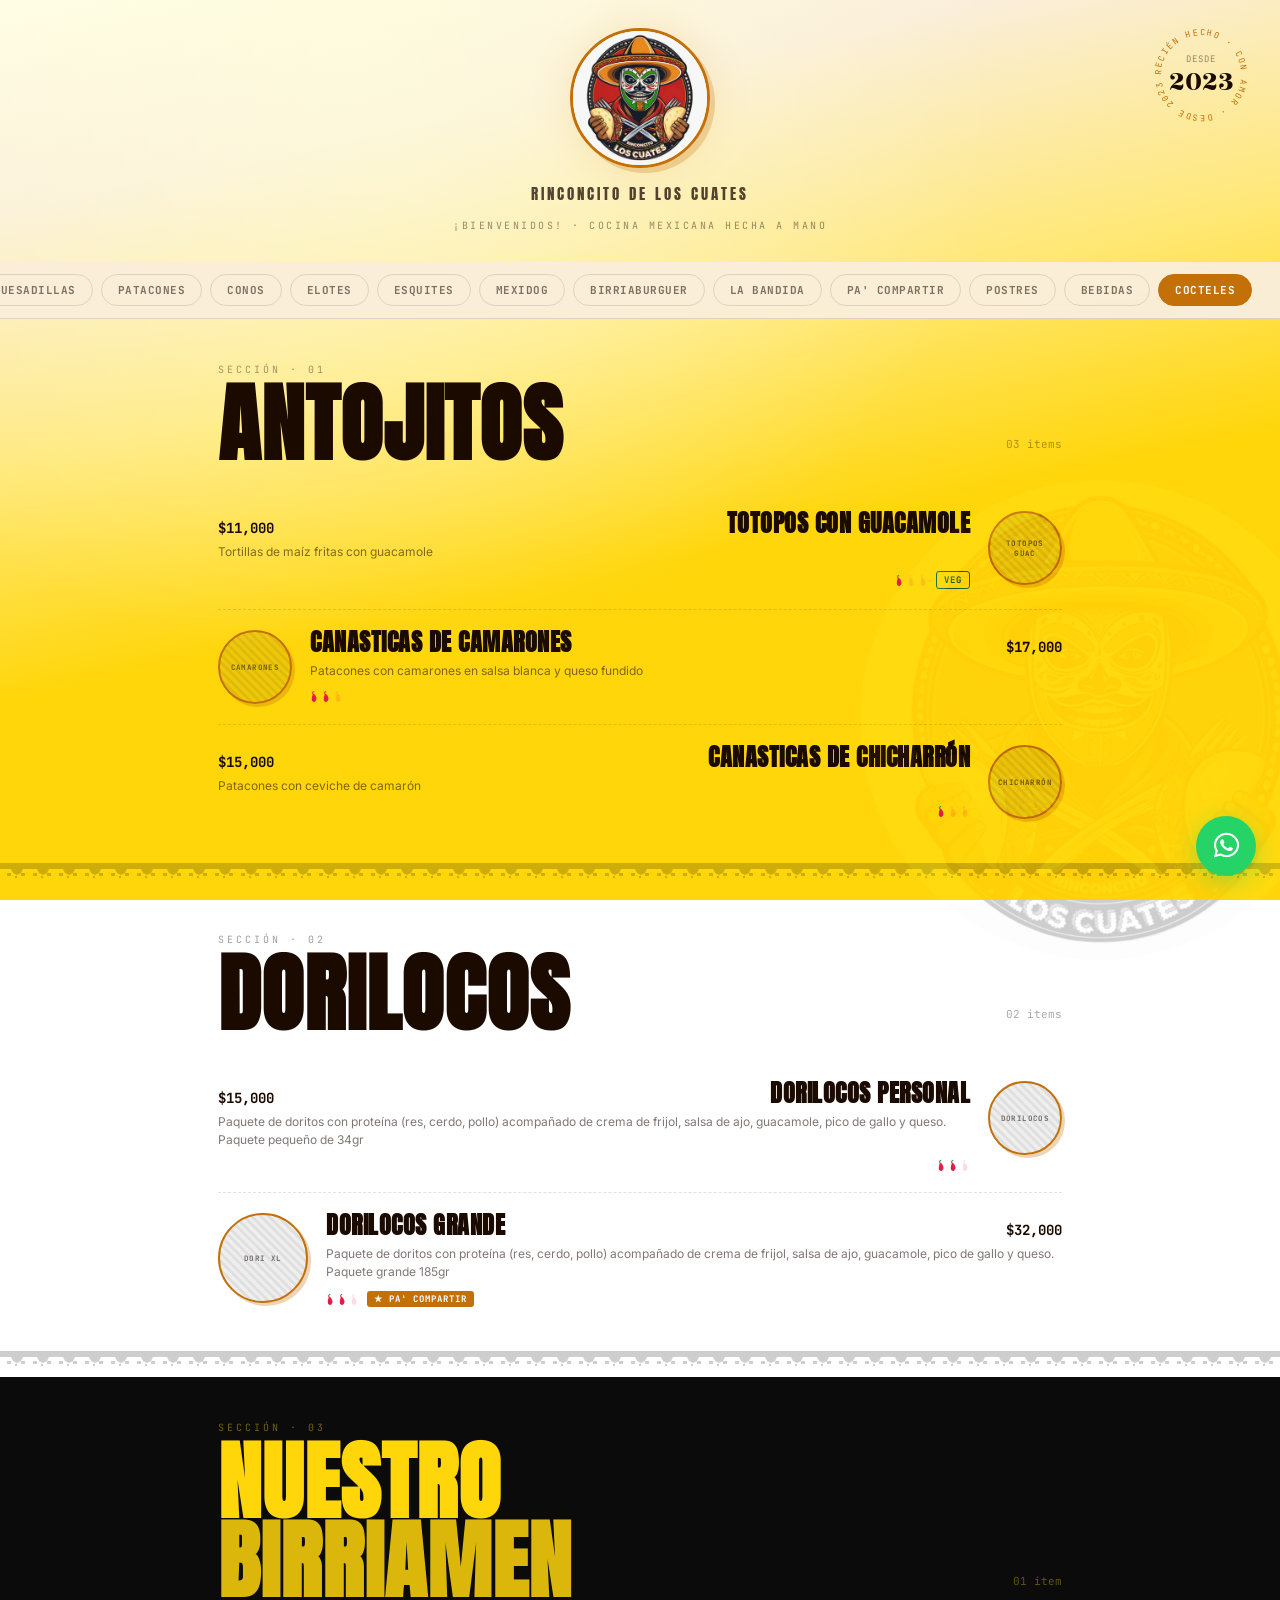
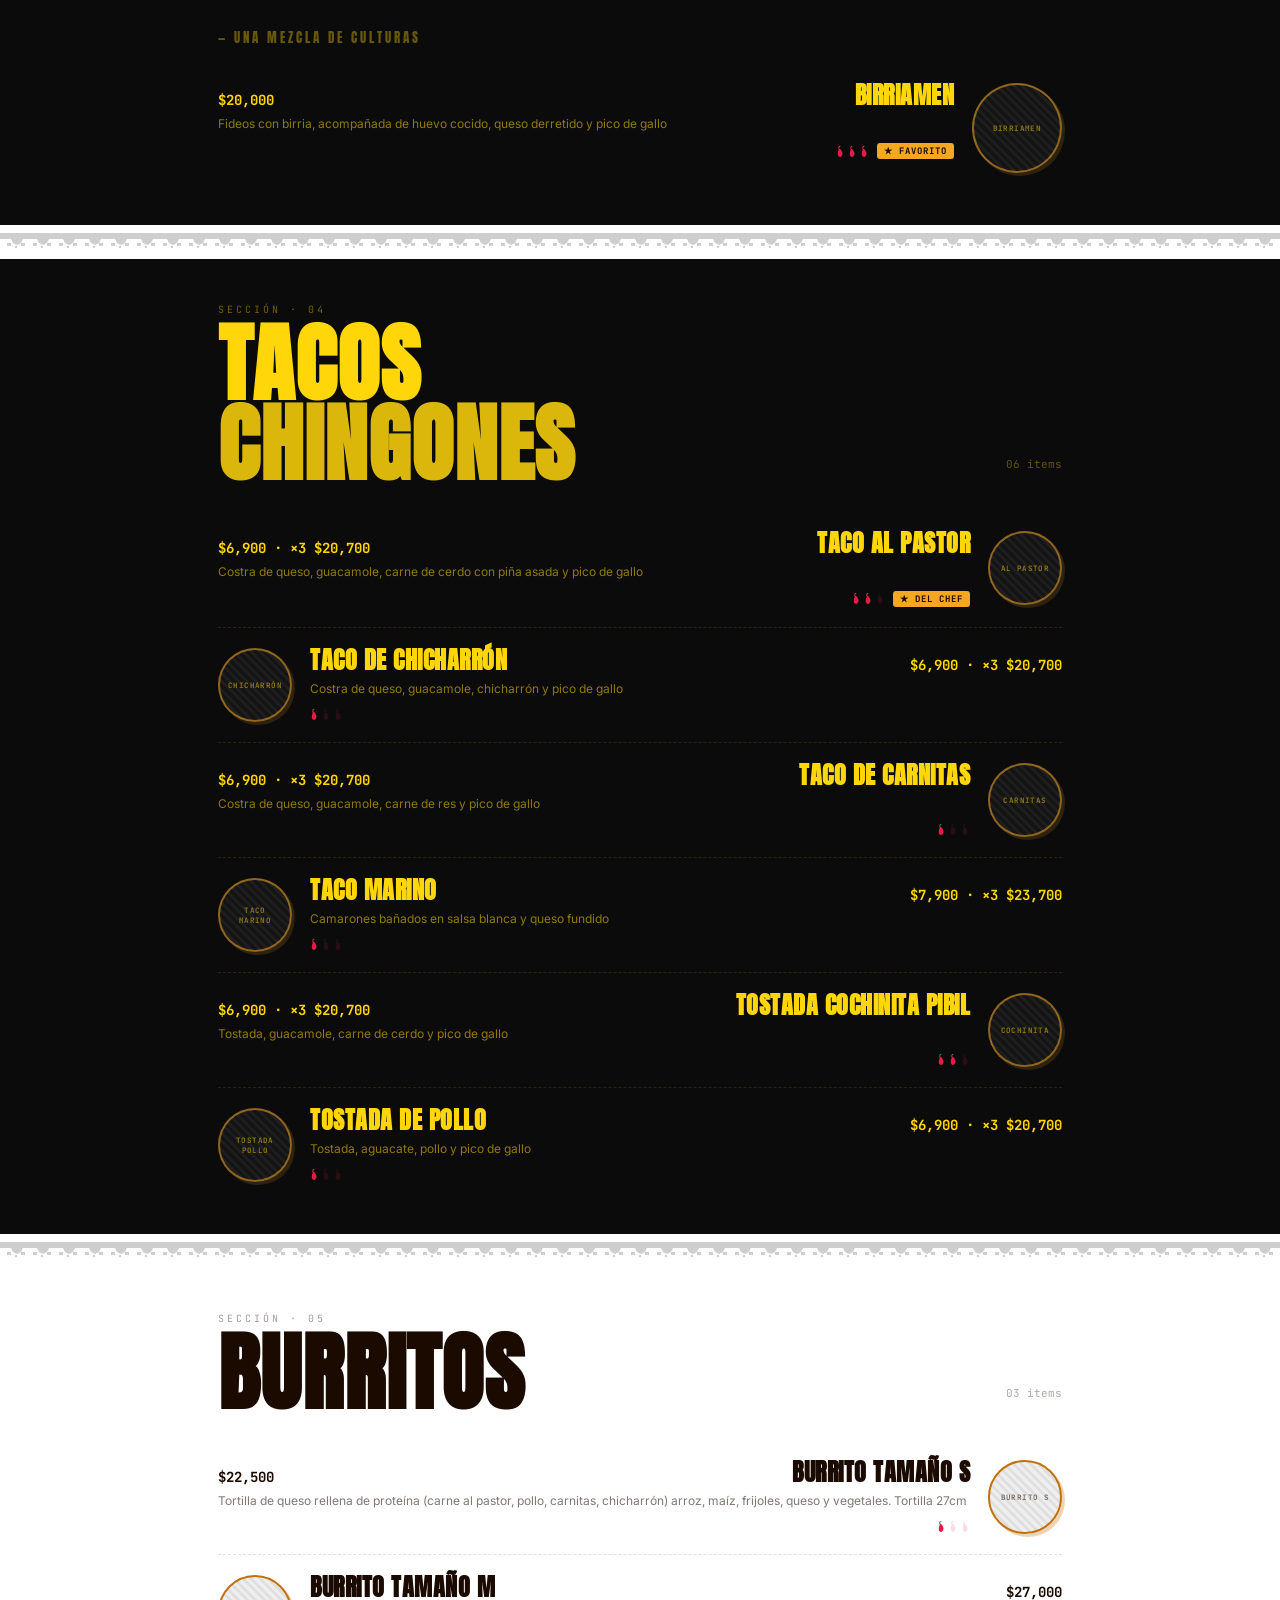
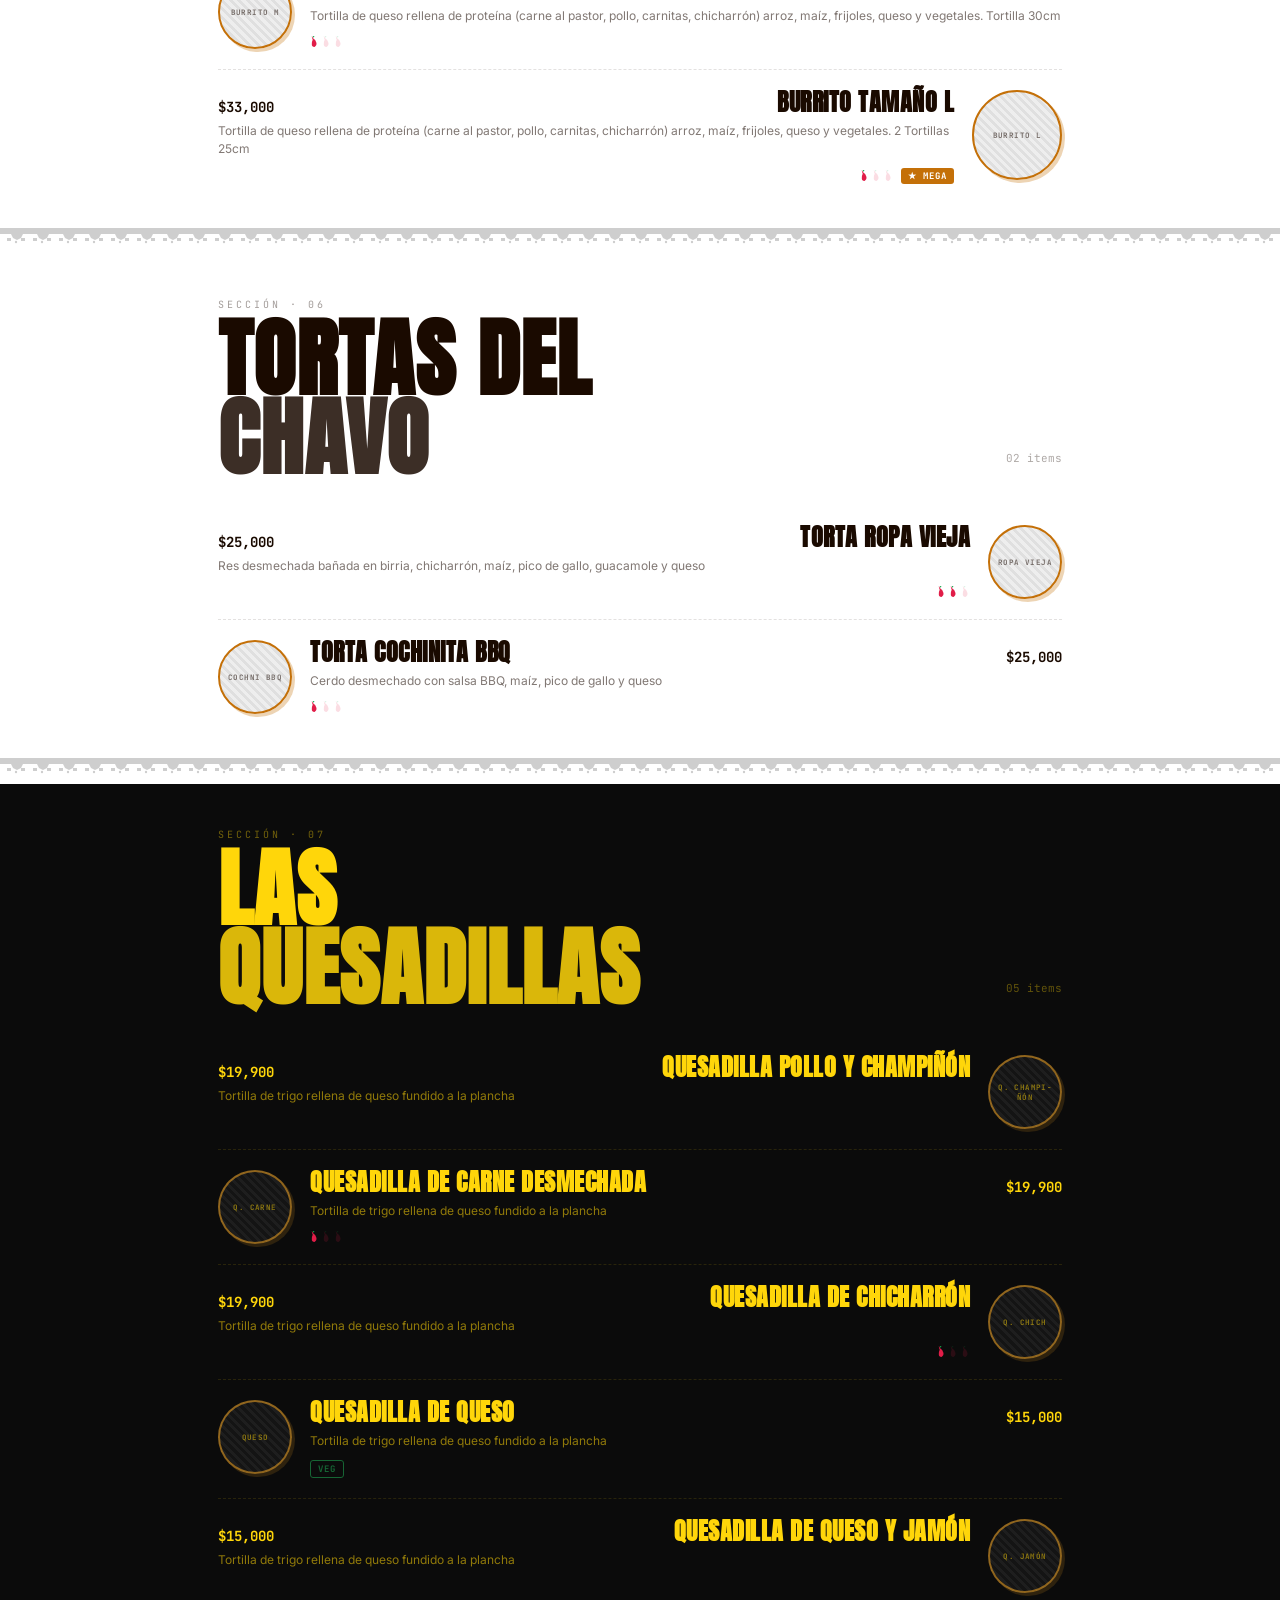
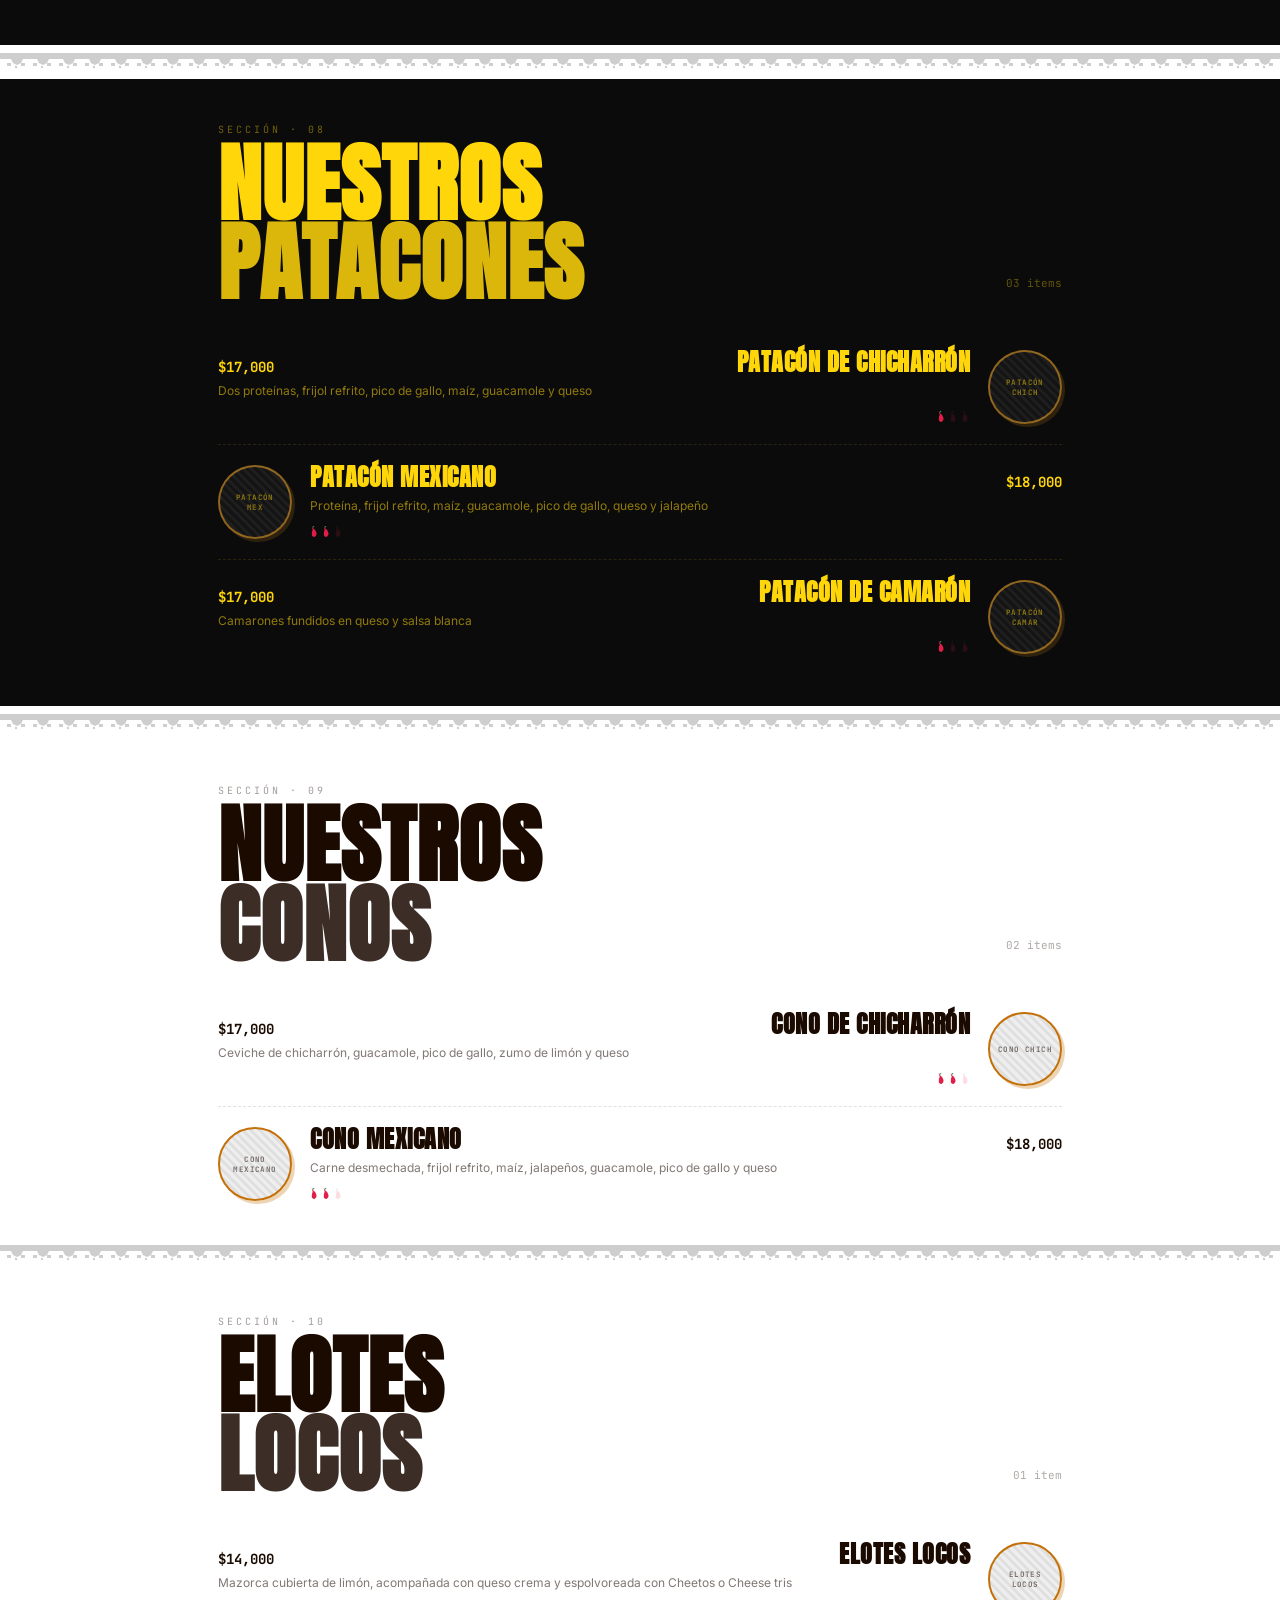
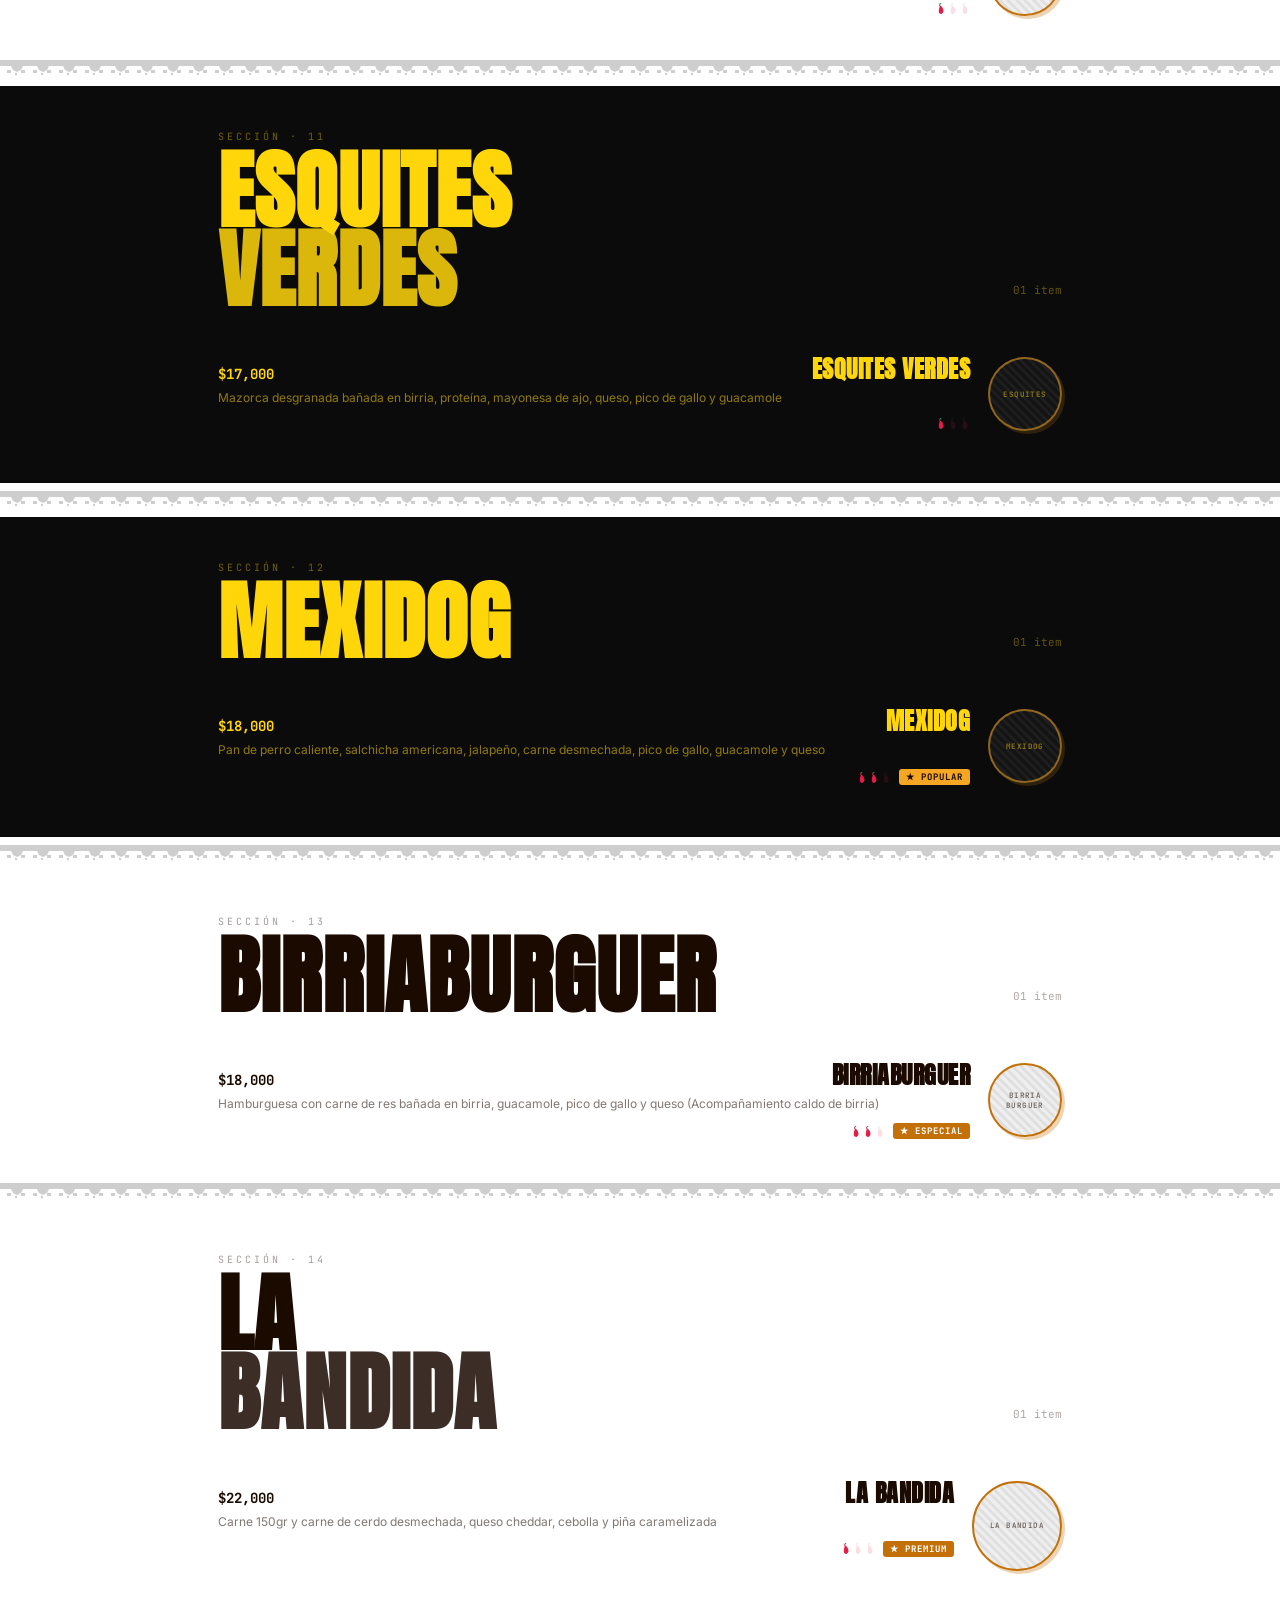
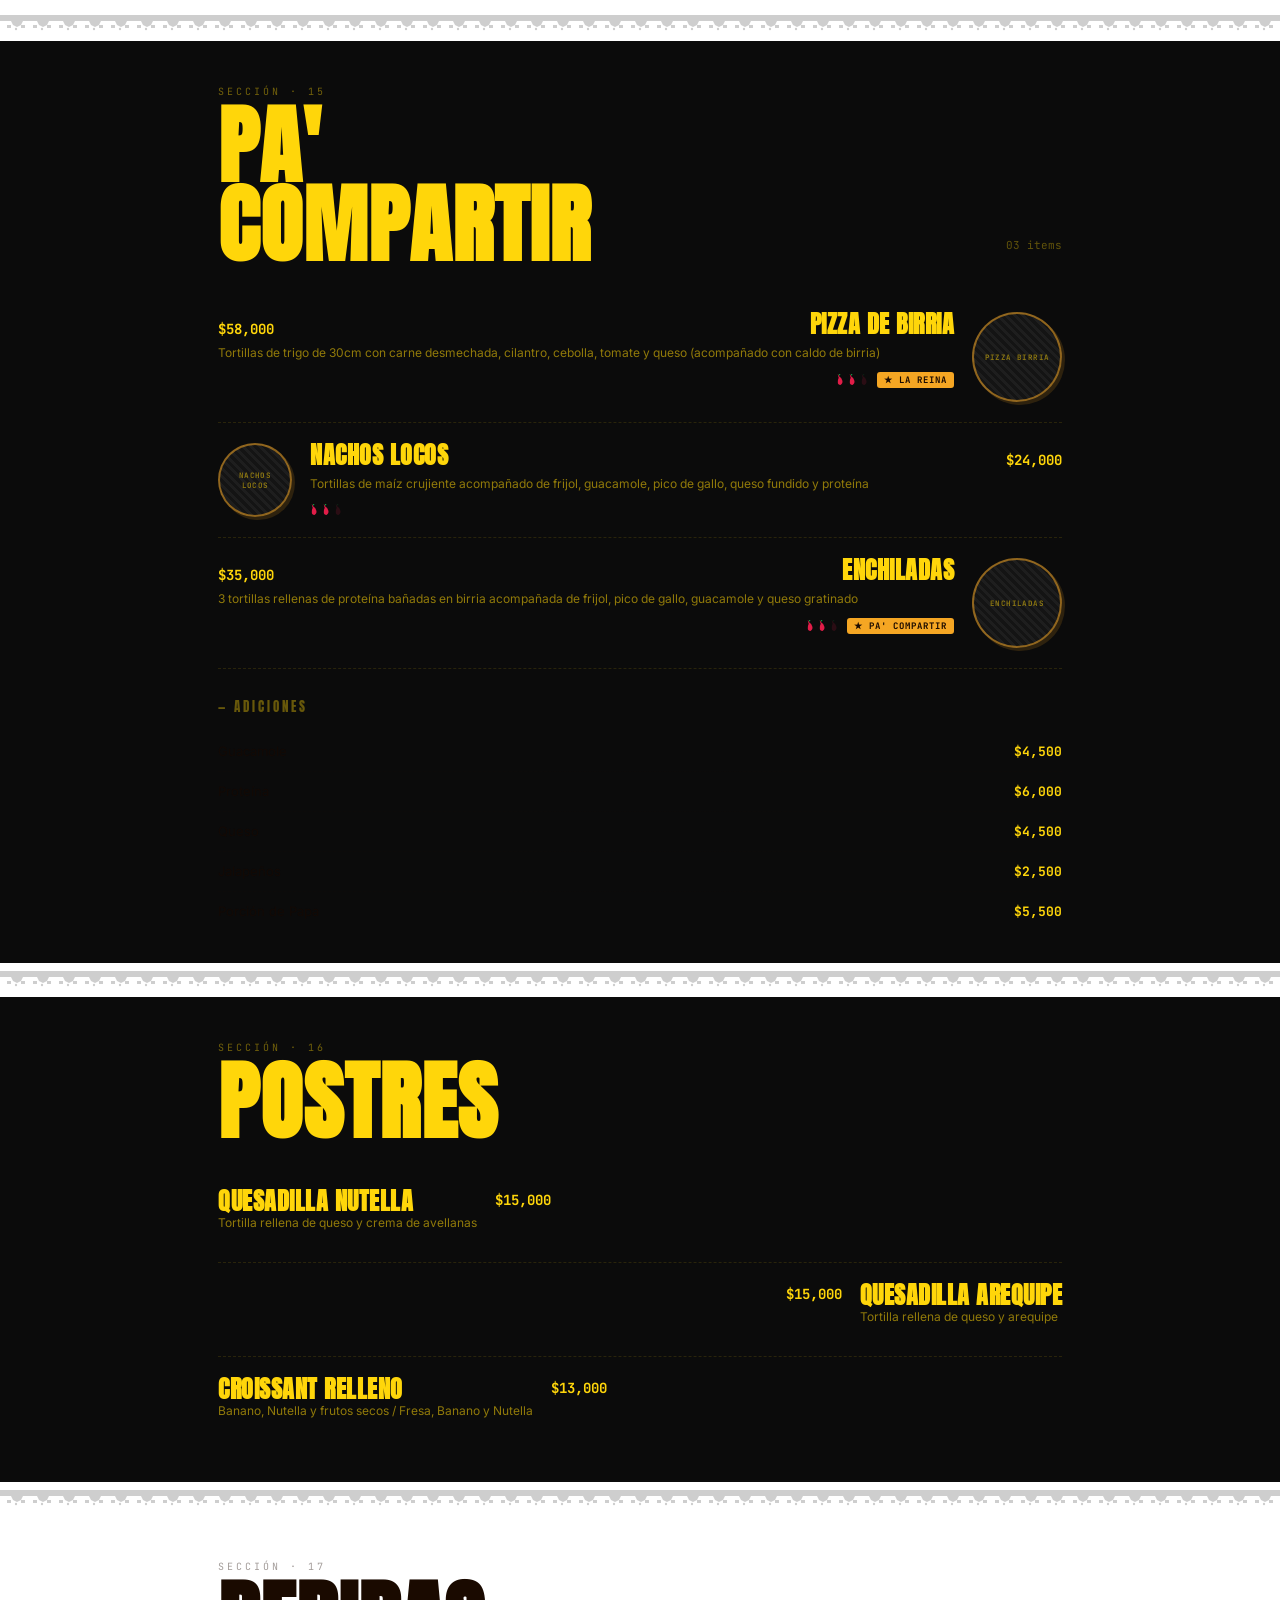
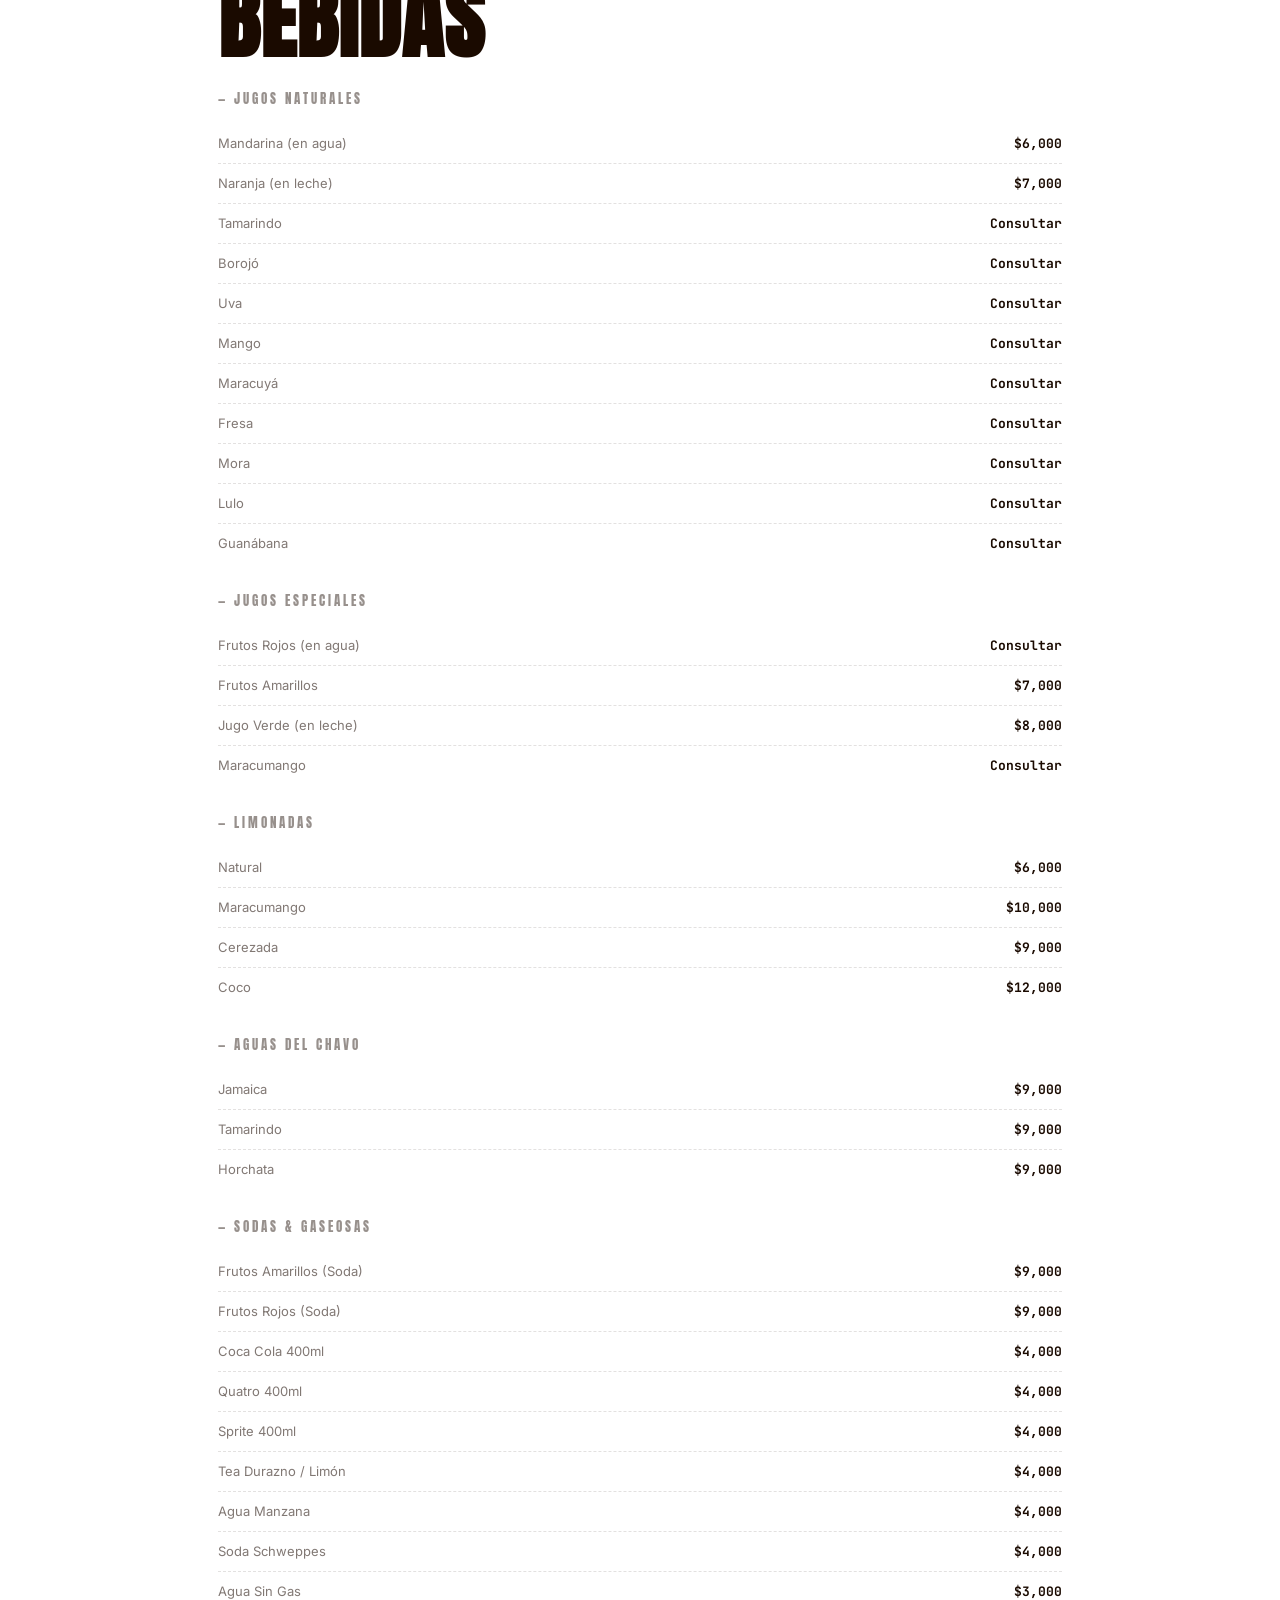
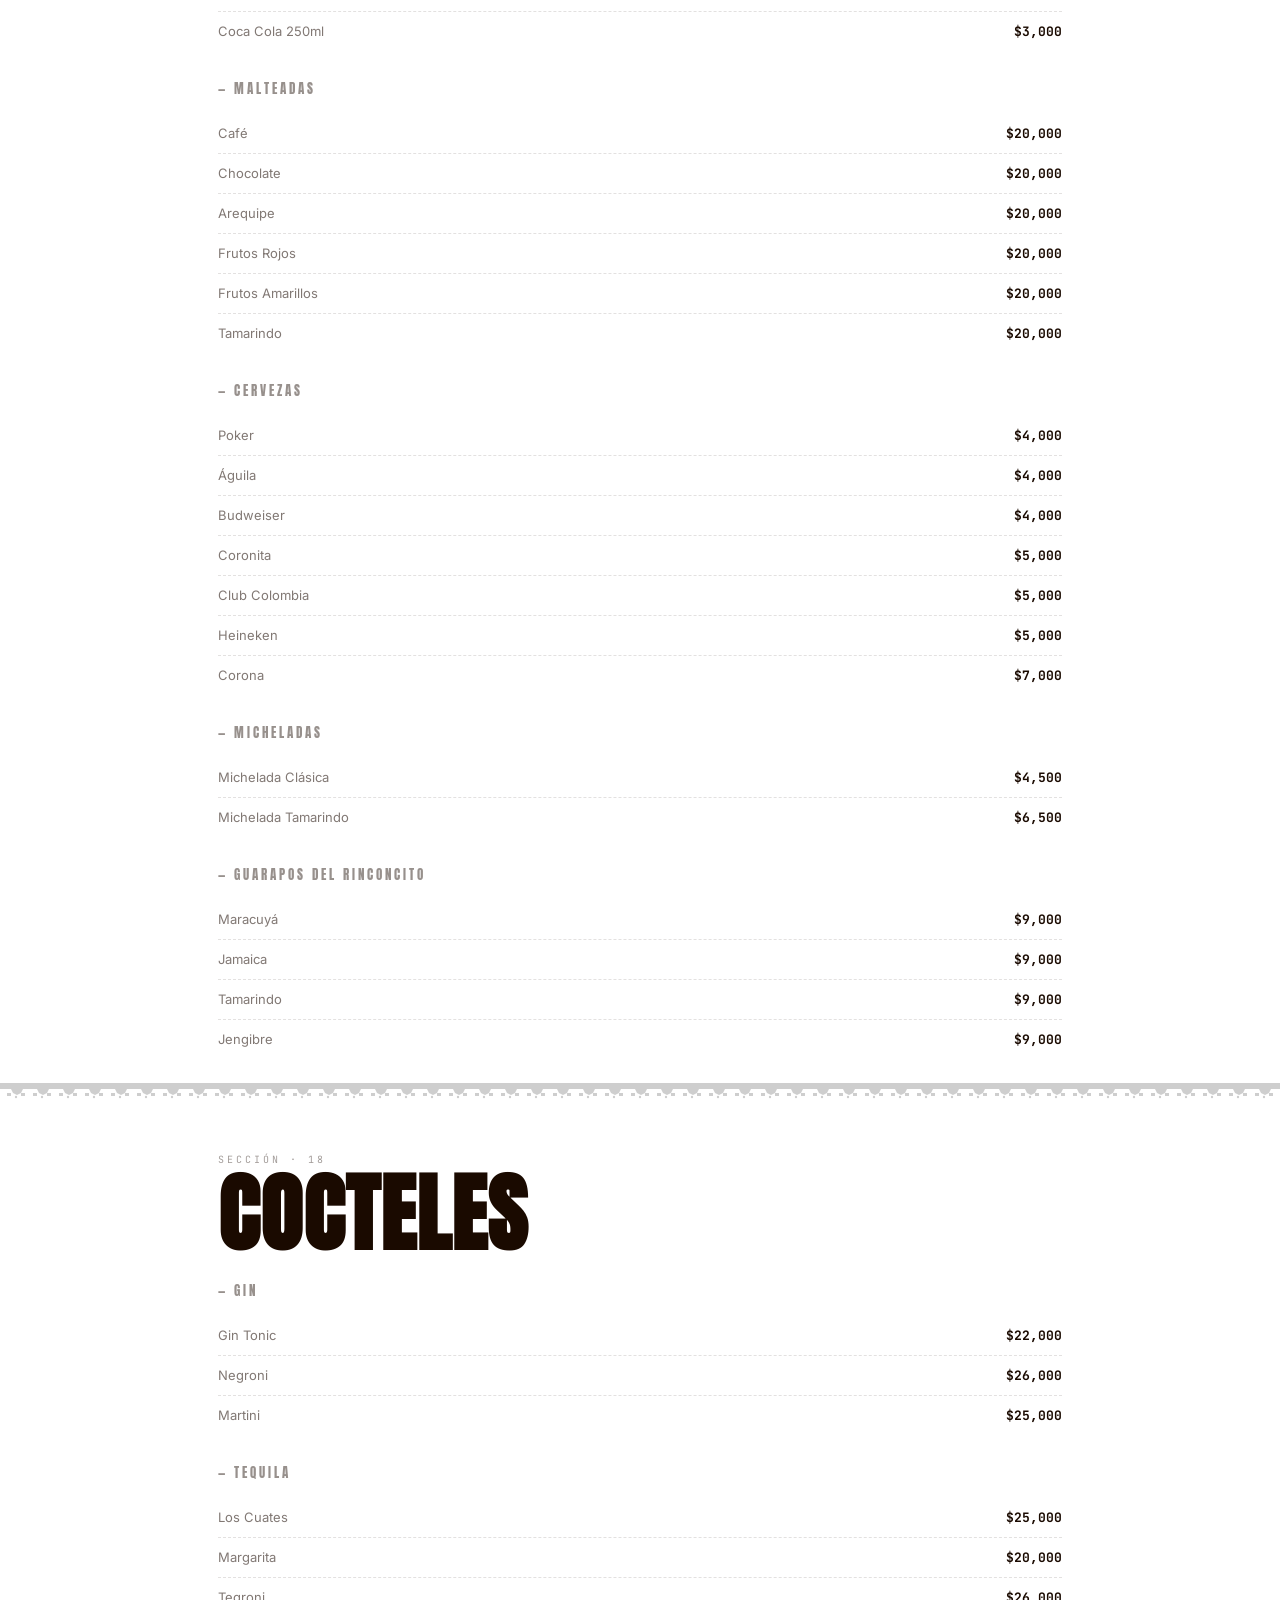
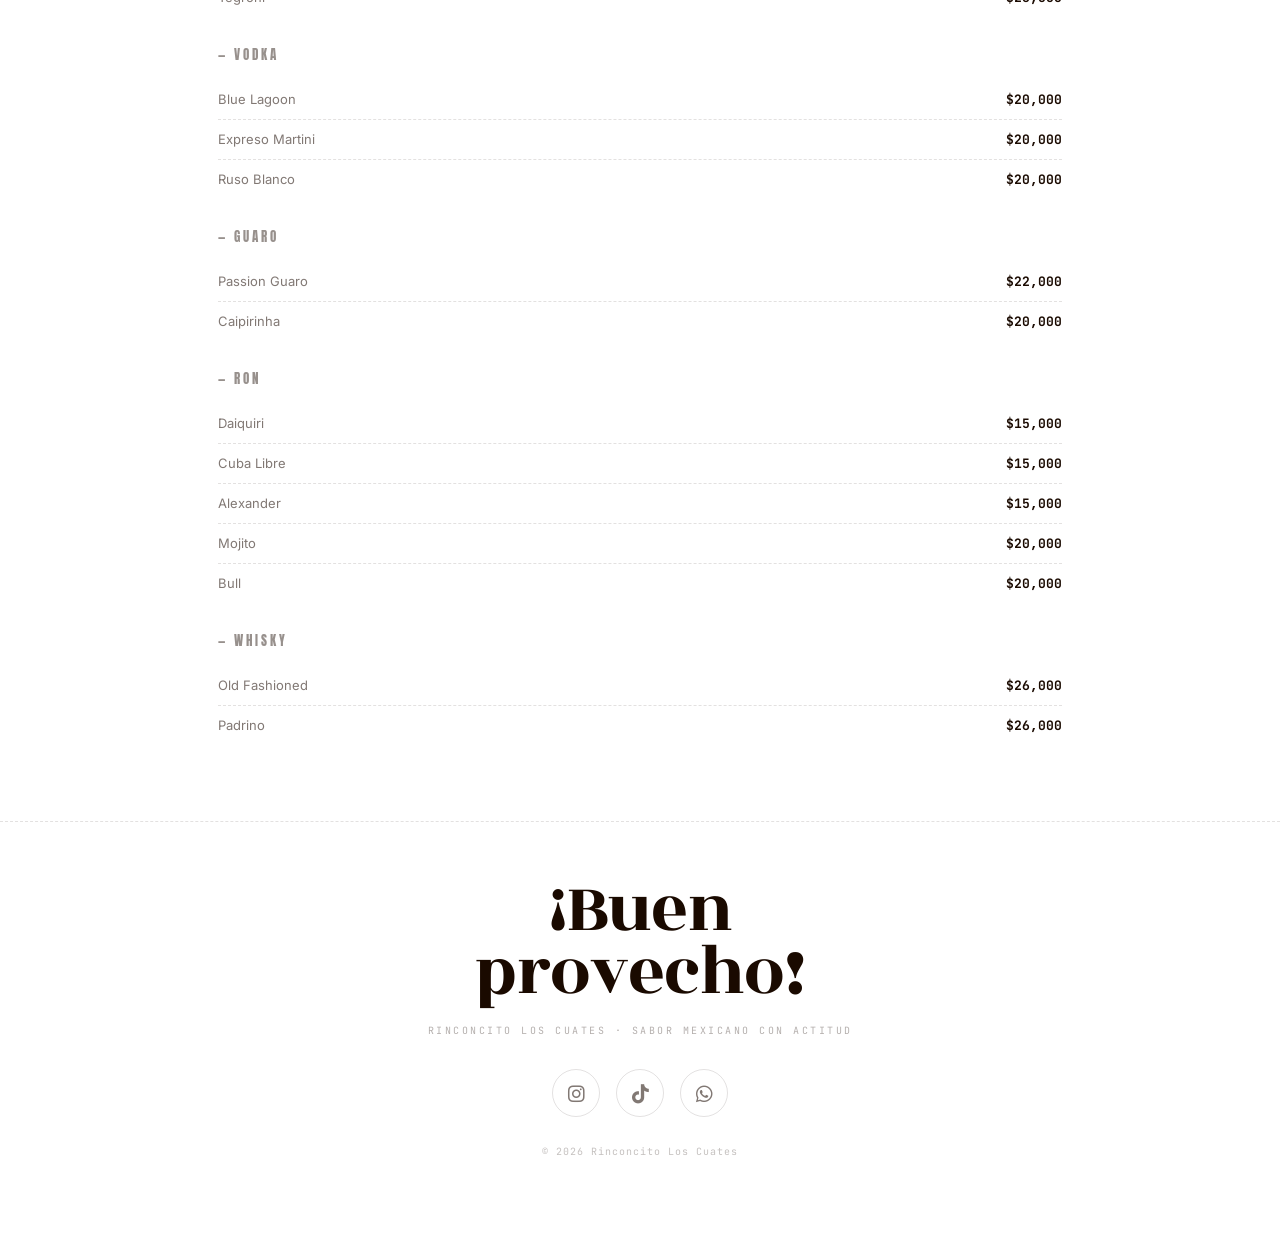
==== commit 07360dc5: "fix: año de fundación 2019 → 2023 Co-Authored-By: Claude Sonnet 4.6 <noreply@anthropic.com>" ====
--- a/Los_Cuates/index.html
+++ b/Los_Cuates/index.html
@@ -21,11 +21,11 @@
         <defs>
           <path id="bp" d="M 55 55 m -40,0 a 40,40 0 1,1 80,0 a 40,40 0 1,1 -80,0"/>
         </defs>
-        <text><textPath href="#bp">RECIÉN HECHO · CON AMOR · DESDE 2019 · </textPath></text>
+        <text><textPath href="#bp">RECIÉN HECHO · CON AMOR · DESDE 2023 · </textPath></text>
       </svg>
       <div class="badge-center">
         <span class="badge-since">desde</span>
-        <span class="badge-year">2019</span>
+        <span class="badge-year">2023</span>
       </div>
     </div>
 
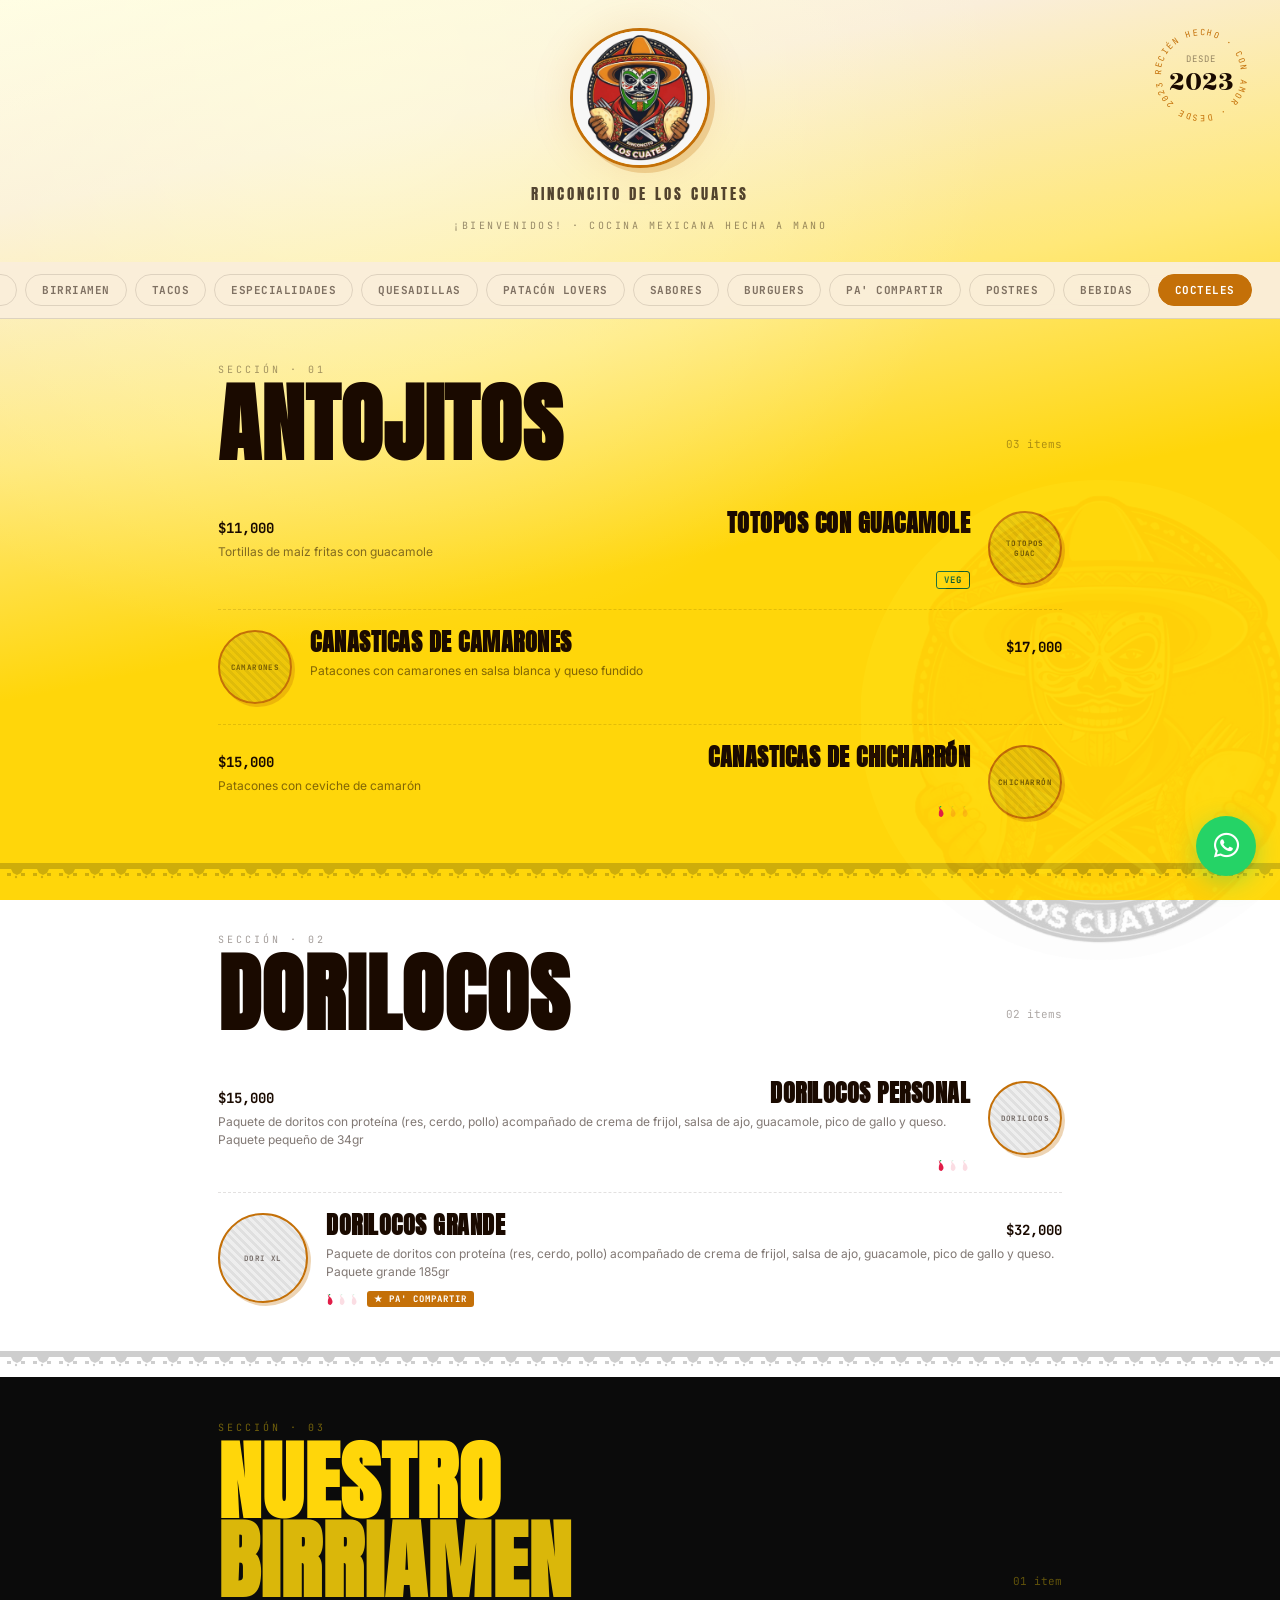
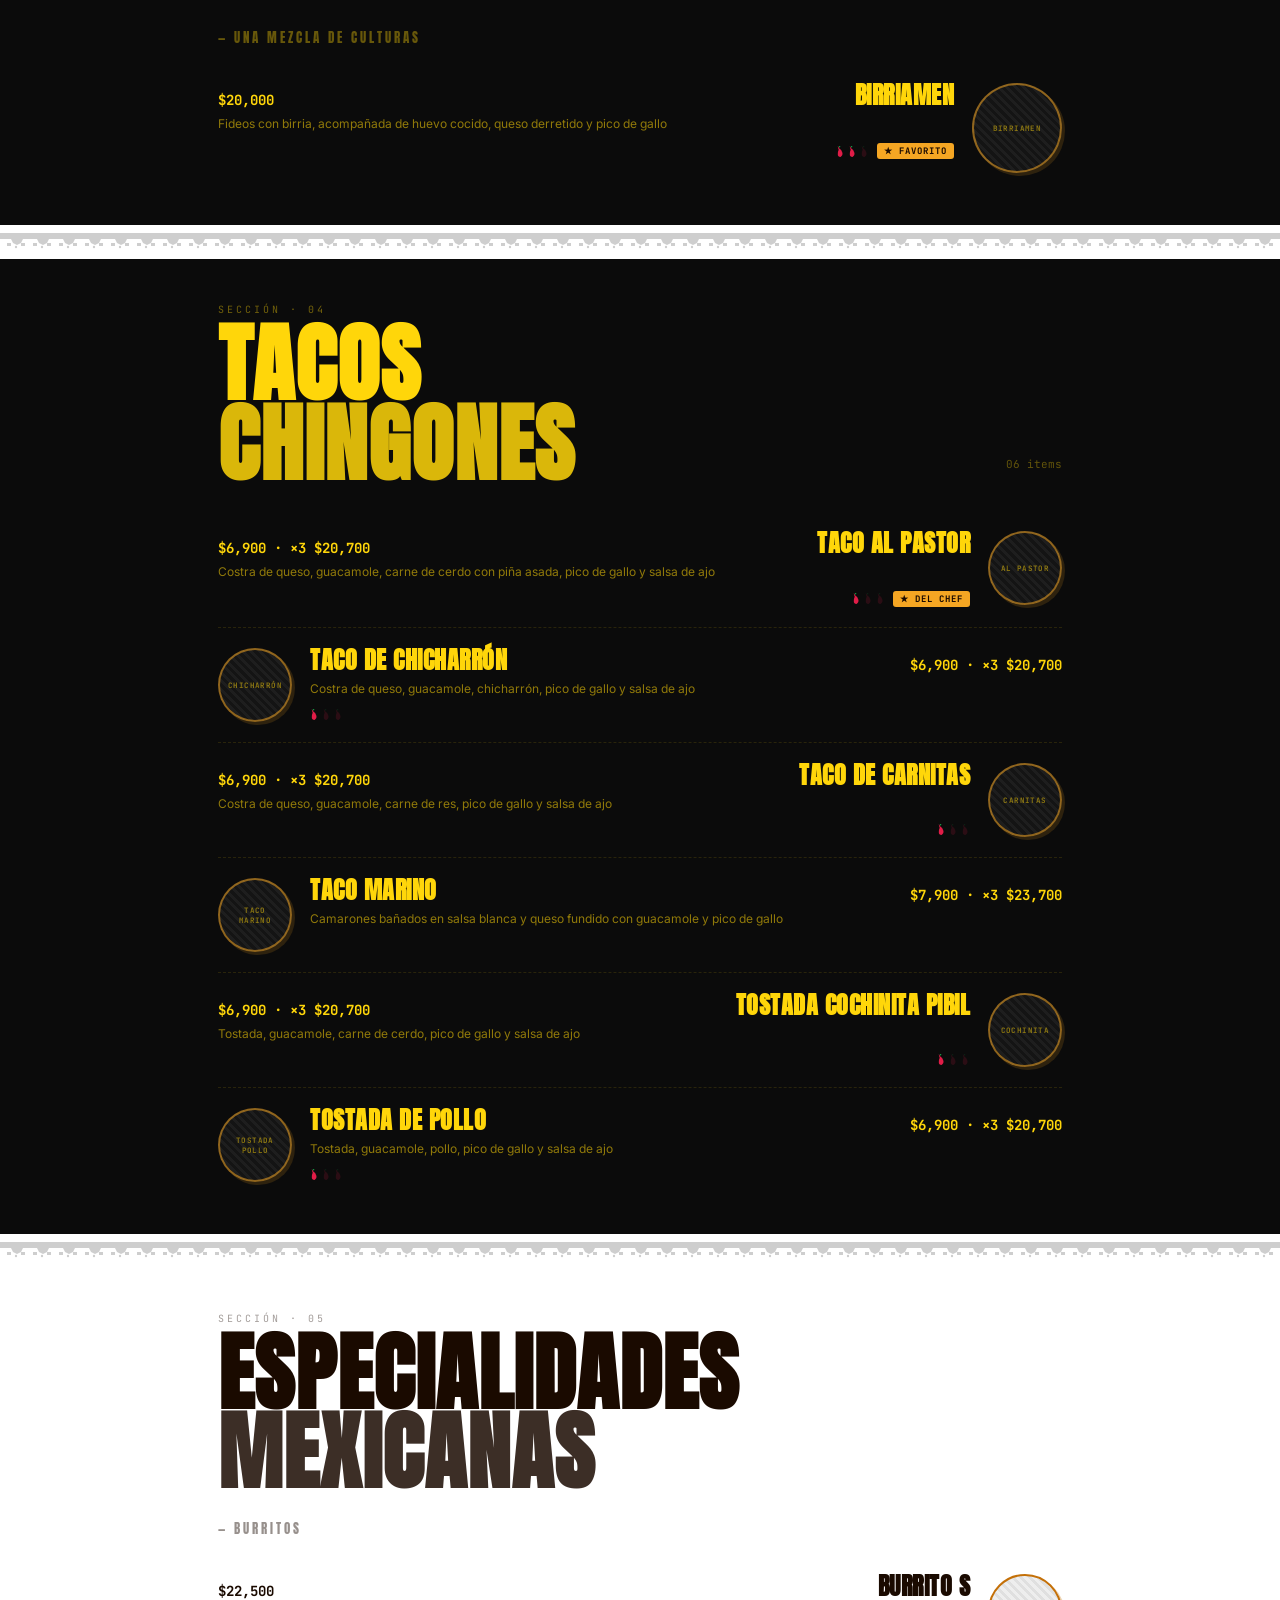
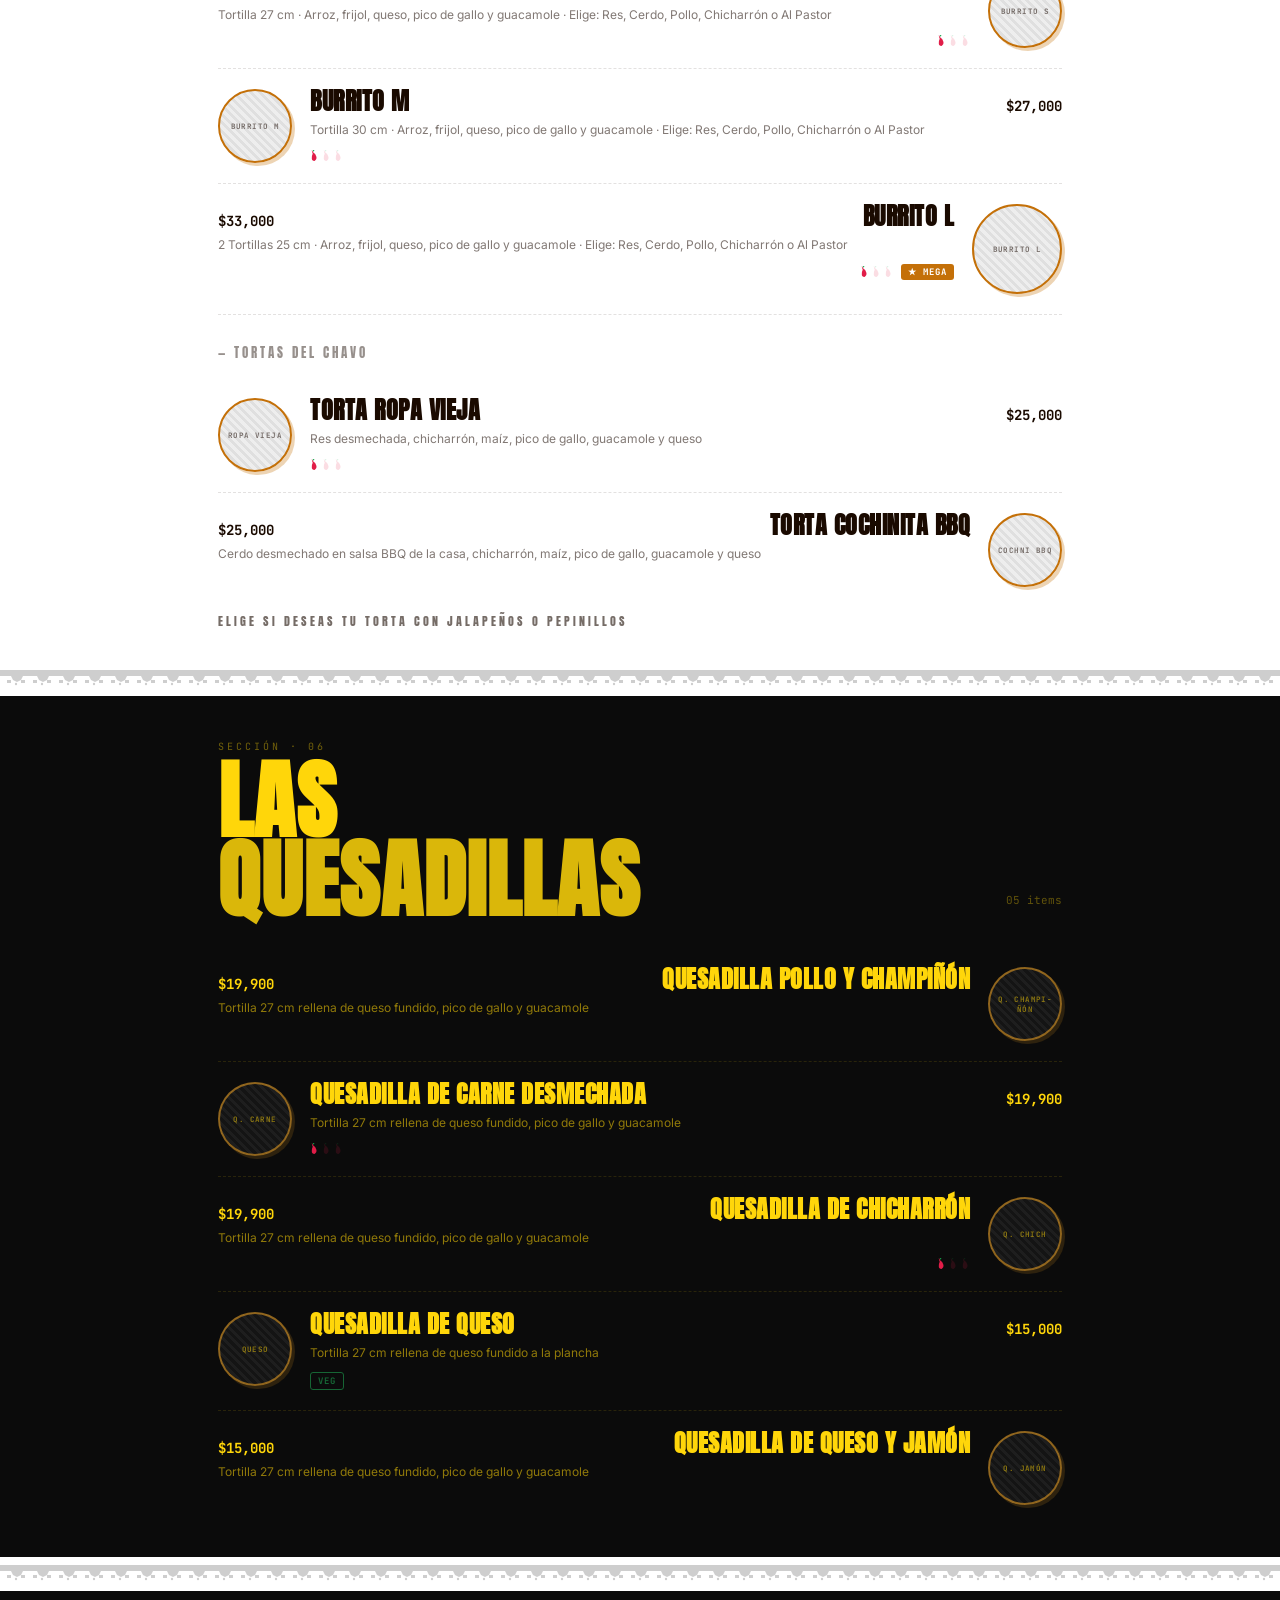
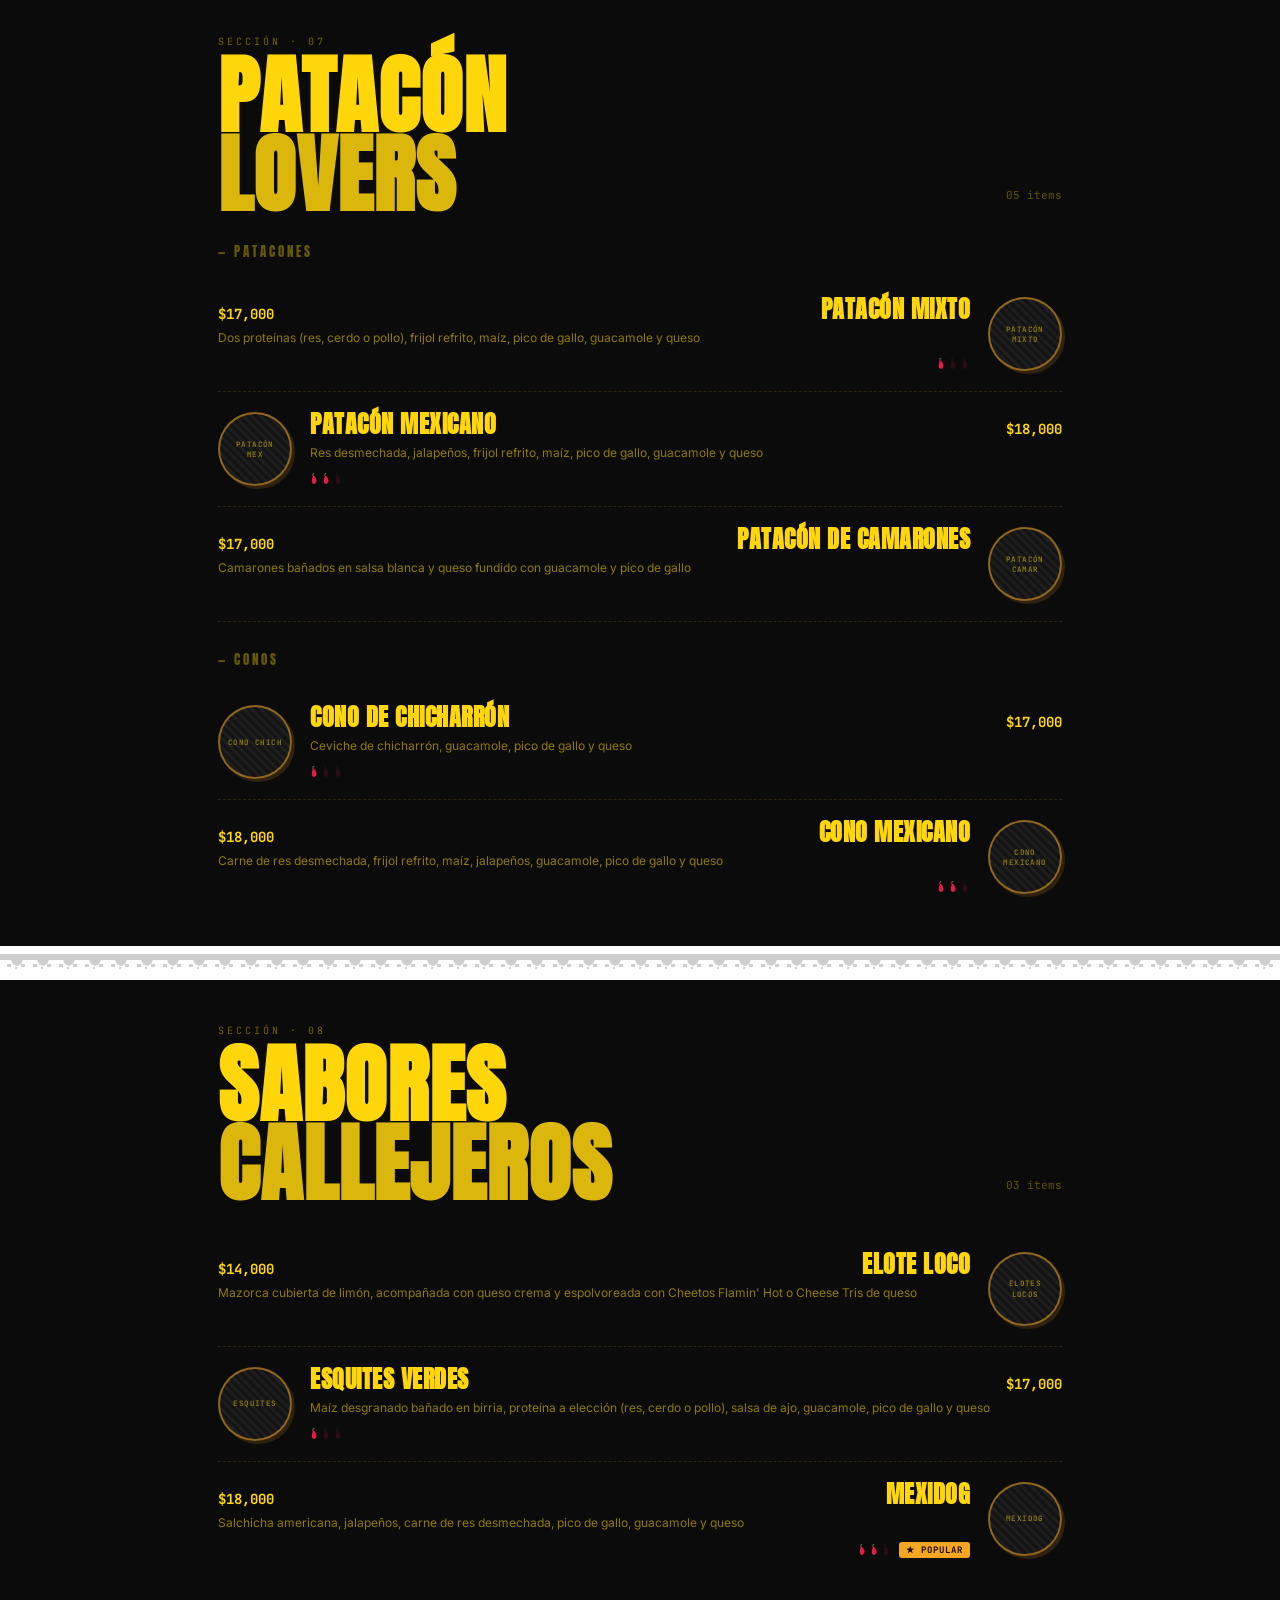
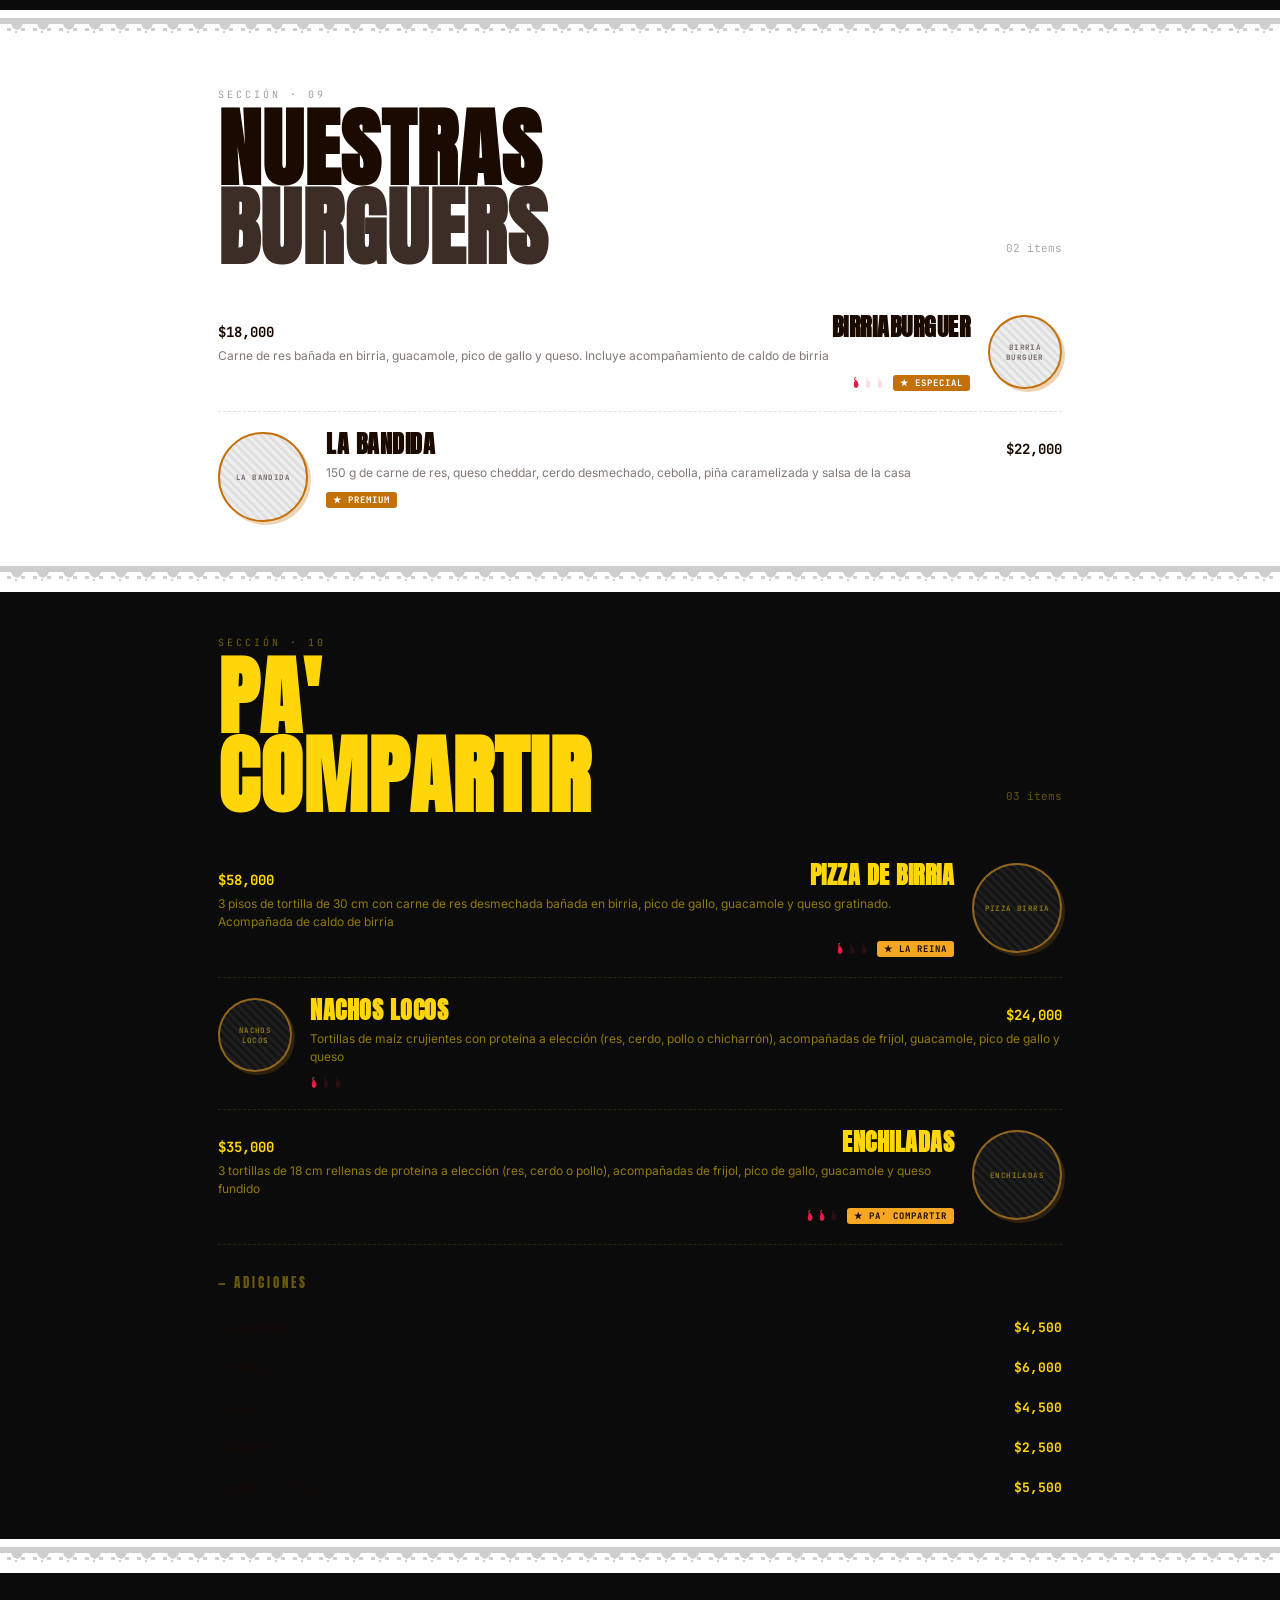
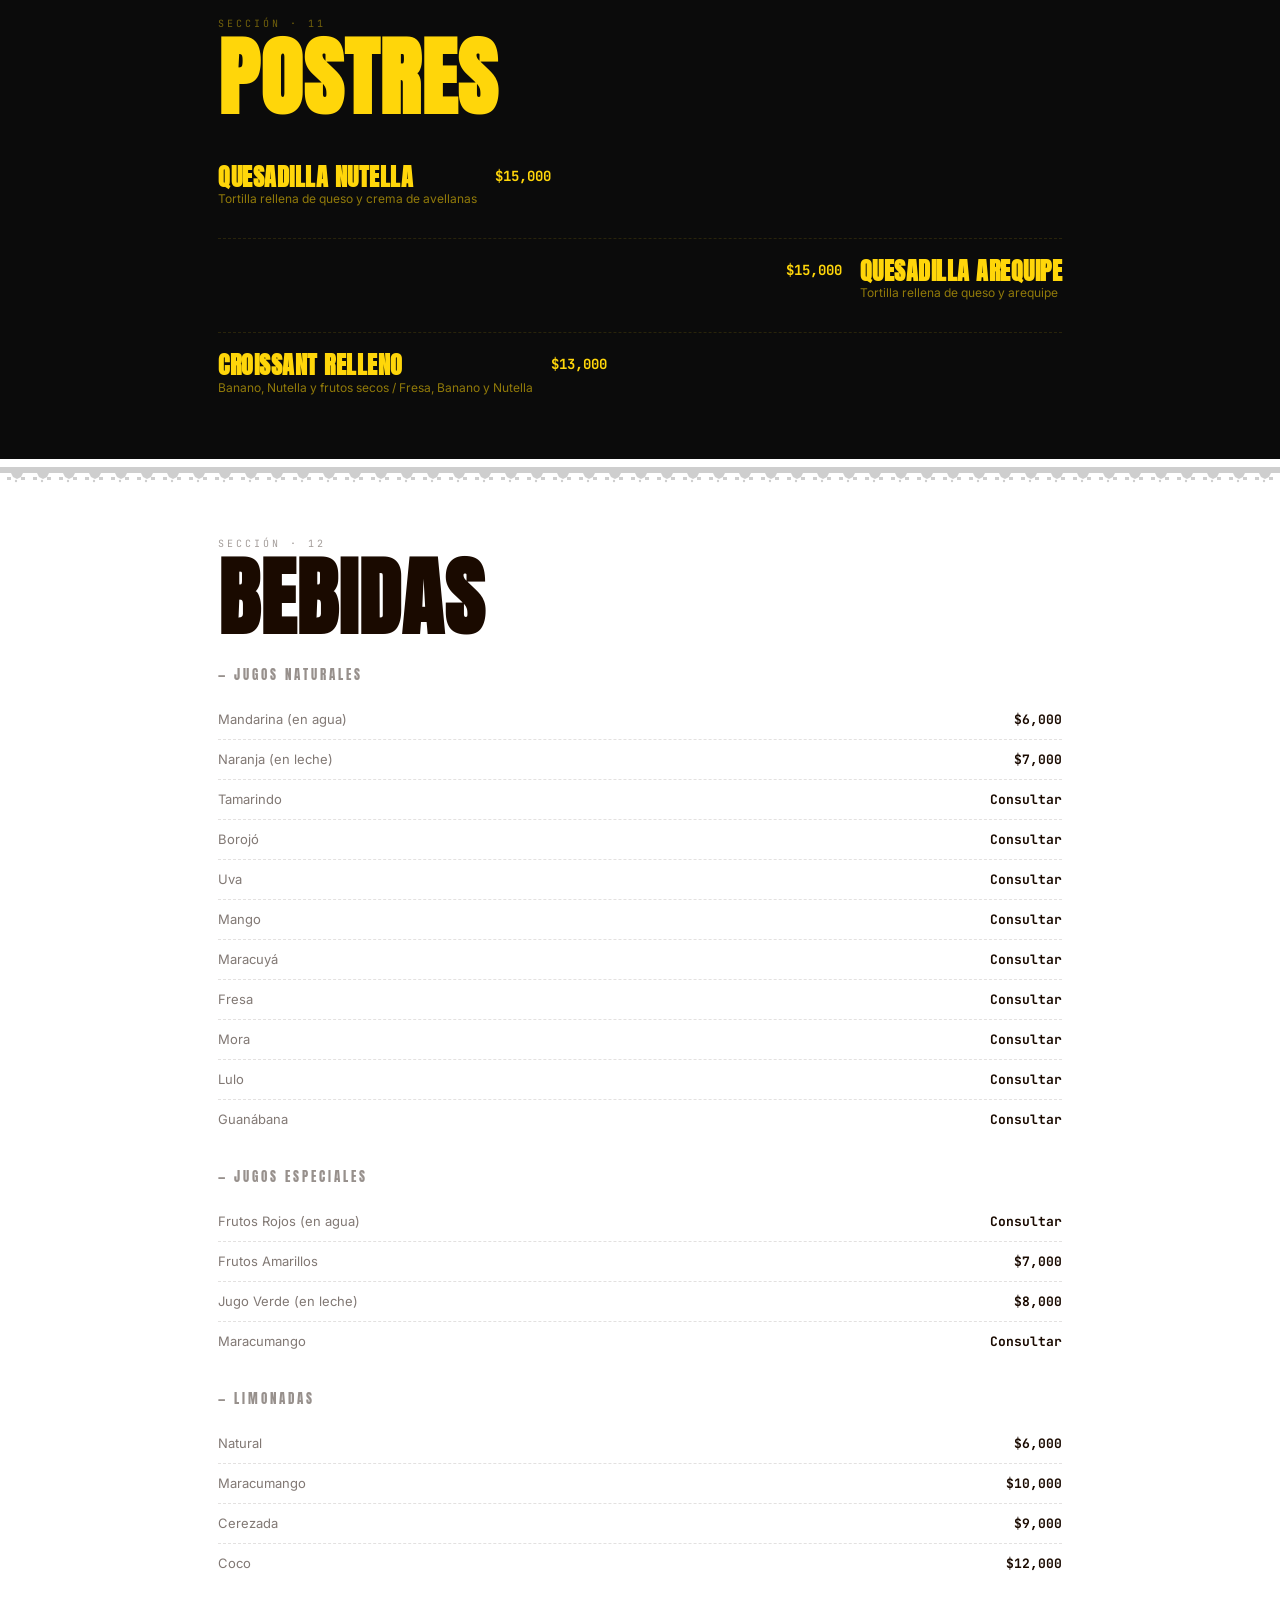
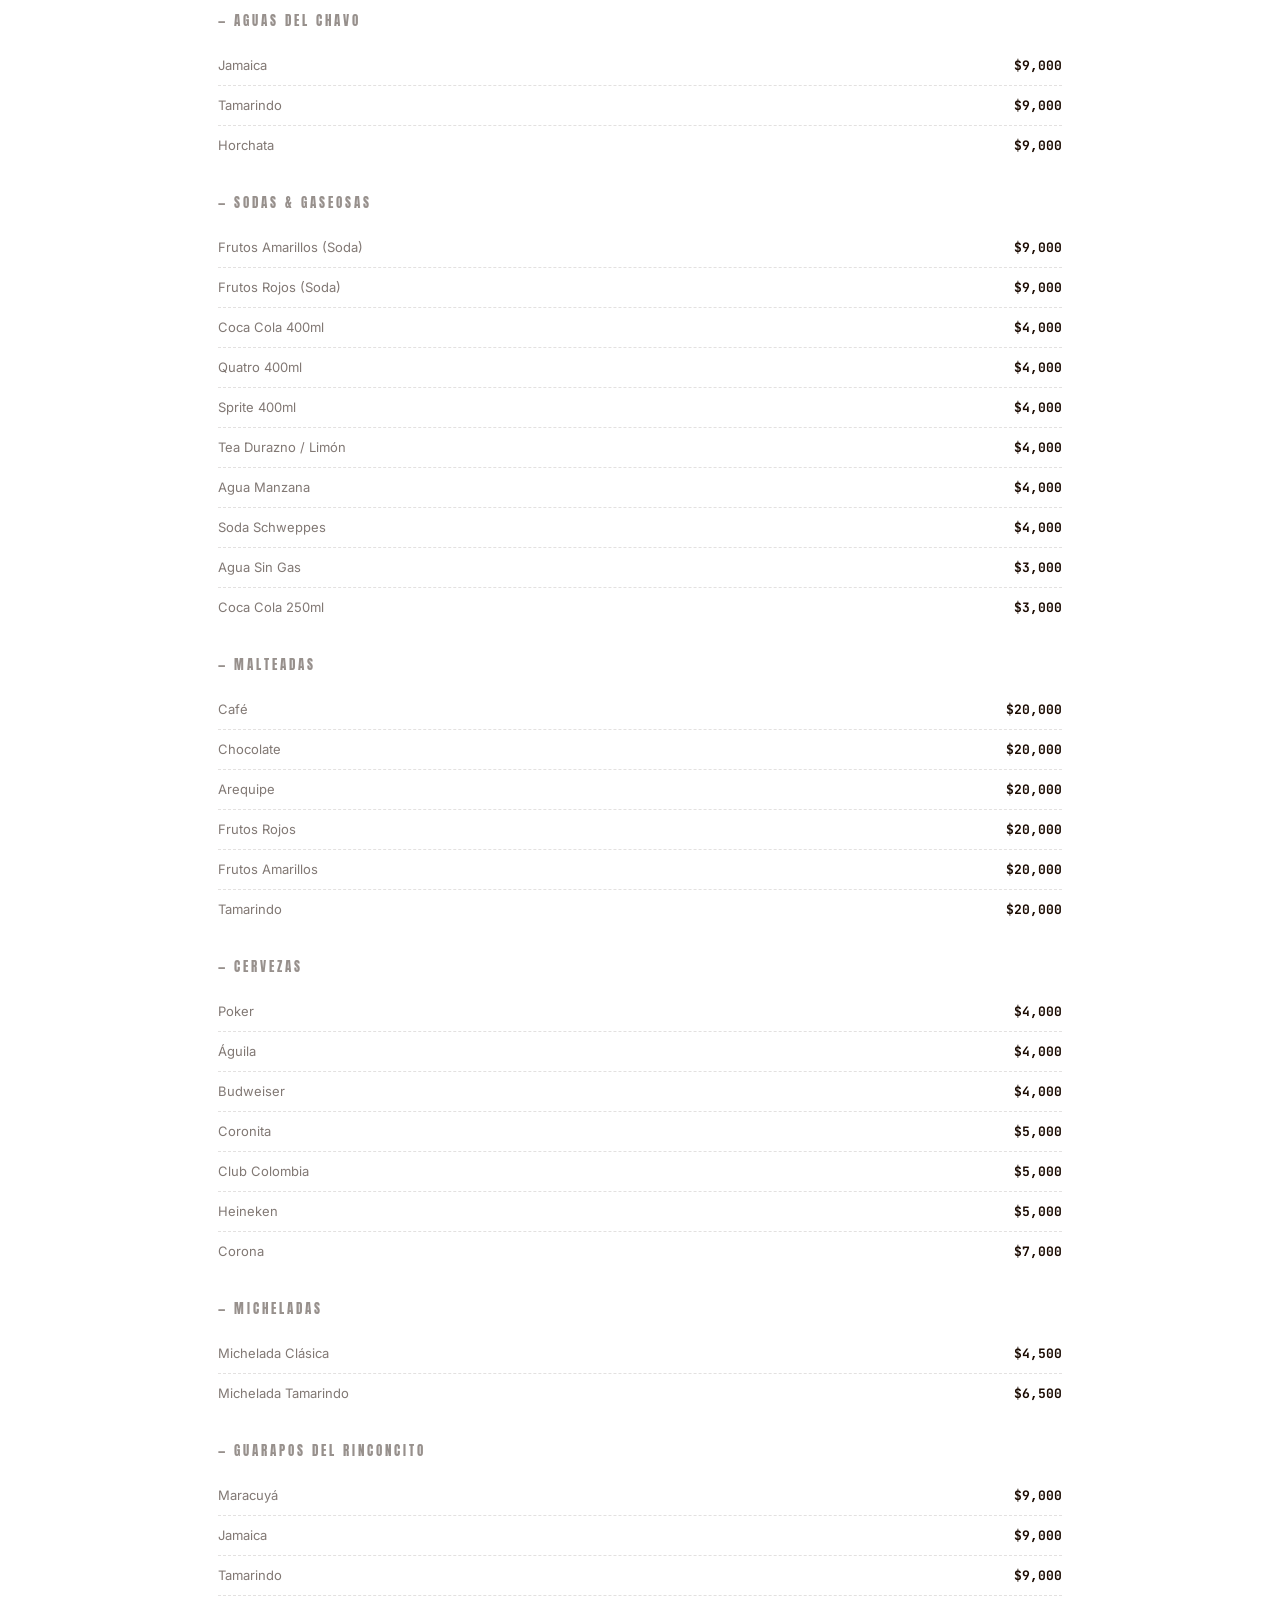
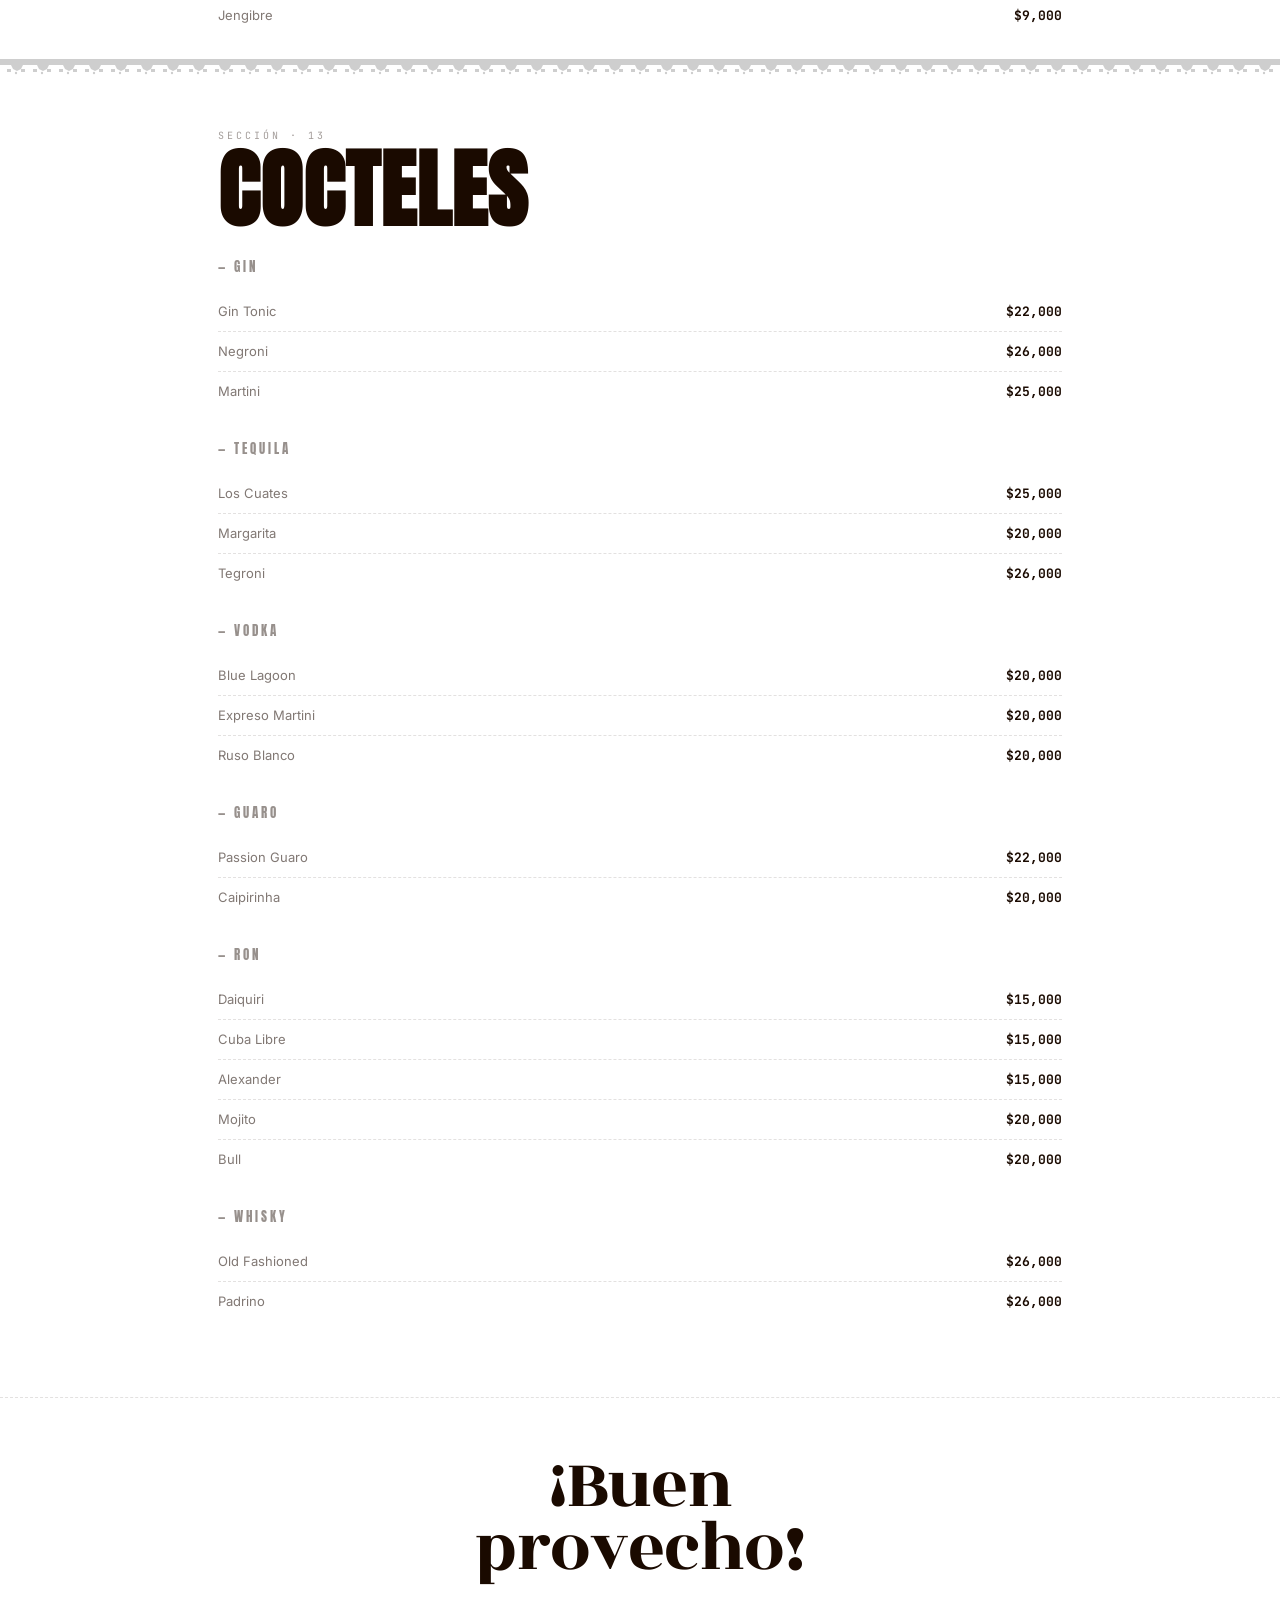
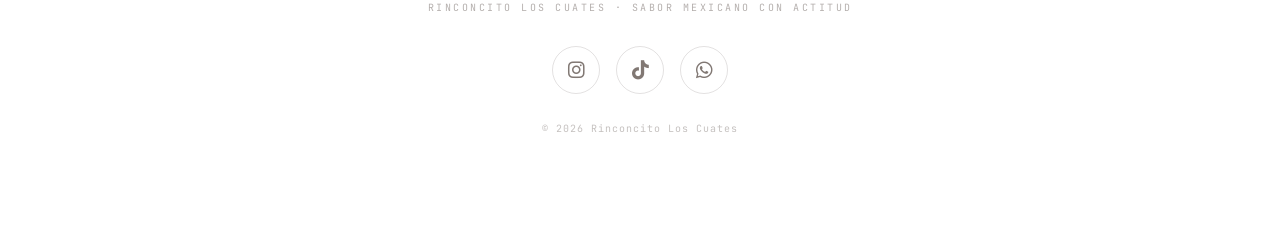
==== commit 3bf7edf2: "feat: reestructuración menú v5.2.0 — 13 secciones, Especialidades, Patacón Lovers, Sabores Callejero" ====
--- a/Los_Cuates/index.html
+++ b/Los_Cuates/index.html
@@ -44,16 +44,11 @@
   <button class="chip" data-target="dorilocos">Dorilocos</button>
   <button class="chip" data-target="birriamen">Birriamen</button>
   <button class="chip" data-target="tacos">Tacos</button>
-  <button class="chip" data-target="burritos">Burritos</button>
-  <button class="chip" data-target="tortas">Tortas</button>
+  <button class="chip" data-target="especialidades">Especialidades</button>
   <button class="chip" data-target="quesadillas">Quesadillas</button>
-  <button class="chip" data-target="patacones">Patacones</button>
-  <button class="chip" data-target="conos">Conos</button>
-  <button class="chip" data-target="elotes">Elotes</button>
-  <button class="chip" data-target="esquites">Esquites</button>
-  <button class="chip" data-target="mexidog">Mexidog</button>
-  <button class="chip" data-target="birriaburguer">Birriaburguer</button>
-  <button class="chip" data-target="bandida">La Bandida</button>
+  <button class="chip" data-target="patacones">Patacón Lovers</button>
+  <button class="chip" data-target="sabores">Sabores</button>
+  <button class="chip" data-target="burguers">Burguers</button>
   <button class="chip" data-target="compartir">Pa' Compartir</button>
   <button class="chip" data-target="postres">Postres</button>
   <button class="chip" data-target="bebidas">Bebidas</button>
@@ -80,7 +75,7 @@
           <span class="item-price">$11,000</span>
         </div>
         <p class="item-desc">Tortillas de maíz fritas con guacamole</p>
-        <div class="item-tags" data-heat="1"><span class="tag tag-veg">VEG</span></div>
+        <div class="item-tags" data-heat="0"><span class="tag tag-veg">VEG</span></div>
       </div>
     </div>
 
@@ -92,7 +87,7 @@
           <span class="item-price">$17,000</span>
         </div>
         <p class="item-desc">Patacones con camarones en salsa blanca y queso fundido</p>
-        <div class="item-tags" data-heat="2"></div>
+        <div class="item-tags" data-heat="0"></div>
       </div>
     </div>
 
@@ -130,7 +125,7 @@
           <span class="item-price">$15,000</span>
         </div>
         <p class="item-desc">Paquete de doritos con proteína (res, cerdo, pollo) acompañado de crema de frijol, salsa de ajo, guacamole, pico de gallo y queso. Paquete pequeño de 34gr</p>
-        <div class="item-tags" data-heat="2"></div>
+        <div class="item-tags" data-heat="1"></div>
       </div>
     </div>
 
@@ -142,7 +137,7 @@
           <span class="item-price">$32,000</span>
         </div>
         <p class="item-desc">Paquete de doritos con proteína (res, cerdo, pollo) acompañado de crema de frijol, salsa de ajo, guacamole, pico de gallo y queso. Paquete grande 185gr</p>
-        <div class="item-tags" data-heat="2"><span class="tag tag-star">★ Pa' Compartir</span></div>
+        <div class="item-tags" data-heat="1"><span class="tag tag-star">★ Pa' Compartir</span></div>
       </div>
     </div>
   </section>
@@ -169,7 +164,7 @@
           <span class="item-price">$20,000</span>
         </div>
         <p class="item-desc">Fideos con birria, acompañada de huevo cocido, queso derretido y pico de gallo</p>
-        <div class="item-tags" data-heat="3"><span class="tag tag-star">★ Favorito</span></div>
+        <div class="item-tags" data-heat="2"><span class="tag tag-star">★ Favorito</span></div>
       </div>
     </div>
     </div>
@@ -195,8 +190,8 @@
             <h3 class="item-name">Taco Al Pastor</h3>
             <span class="item-price">$6,900 · ×3 $20,700</span>
           </div>
-          <p class="item-desc">Costra de queso, guacamole, carne de cerdo con piña asada y pico de gallo</p>
-          <div class="item-tags" data-heat="2"><span class="tag tag-star">★ Del Chef</span></div>
+          <p class="item-desc">Costra de queso, guacamole, carne de cerdo con piña asada, pico de gallo y salsa de ajo</p>
+          <div class="item-tags" data-heat="1"><span class="tag tag-star">★ Del Chef</span></div>
         </div>
       </div>
 
@@ -207,7 +202,7 @@
             <h3 class="item-name">Taco de Chicharrón</h3>
             <span class="item-price">$6,900 · ×3 $20,700</span>
           </div>
-          <p class="item-desc">Costra de queso, guacamole, chicharrón y pico de gallo</p>
+          <p class="item-desc">Costra de queso, guacamole, chicharrón, pico de gallo y salsa de ajo</p>
           <div class="item-tags" data-heat="1"></div>
         </div>
       </div>
@@ -219,7 +214,7 @@
             <h3 class="item-name">Taco de Carnitas</h3>
             <span class="item-price">$6,900 · ×3 $20,700</span>
           </div>
-          <p class="item-desc">Costra de queso, guacamole, carne de res y pico de gallo</p>
+          <p class="item-desc">Costra de queso, guacamole, carne de res, pico de gallo y salsa de ajo</p>
           <div class="item-tags" data-heat="1"></div>
         </div>
       </div>
@@ -231,8 +226,8 @@
             <h3 class="item-name">Taco Marino</h3>
             <span class="item-price">$7,900 · ×3 $23,700</span>
           </div>
-          <p class="item-desc">Camarones bañados en salsa blanca y queso fundido</p>
-          <div class="item-tags" data-heat="1"></div>
+          <p class="item-desc">Camarones bañados en salsa blanca y queso fundido con guacamole y pico de gallo</p>
+          <div class="item-tags" data-heat="0"></div>
         </div>
       </div>
 
@@ -243,8 +238,8 @@
             <h3 class="item-name">Tostada Cochinita Pibil</h3>
             <span class="item-price">$6,900 · ×3 $20,700</span>
           </div>
-          <p class="item-desc">Tostada, guacamole, carne de cerdo y pico de gallo</p>
-          <div class="item-tags" data-heat="2"></div>
+          <p class="item-desc">Tostada, guacamole, carne de cerdo, pico de gallo y salsa de ajo</p>
+          <div class="item-tags" data-heat="1"></div>
         </div>
       </div>
 
@@ -255,7 +250,7 @@
             <h3 class="item-name">Tostada de Pollo</h3>
             <span class="item-price">$6,900 · ×3 $20,700</span>
           </div>
-          <p class="item-desc">Tostada, aguacate, pollo y pico de gallo</p>
+          <p class="item-desc">Tostada, guacamole, pollo, pico de gallo y salsa de ajo</p>
           <div class="item-tags" data-heat="1"></div>
         </div>
       </div>
@@ -264,24 +259,25 @@
 
   <div class="papel" role="separator" aria-hidden="true"></div>
 
-  <!-- ===== BURRITOS ===== -->
-  <section class="menu-section" id="burritos" data-section="burritos">
+  <!-- ===== ESPECIALIDADES MEXICANAS ===== -->
+  <section class="menu-section" id="especialidades" data-section="especialidades">
     <div class="section-header">
       <div>
         <p class="section-eyebrow">Sección · 05</p>
-        <h2 class="section-title">Burritos</h2>
-      </div>
-      <span class="section-count">03 items</span>
-    </div>
+        <h2 class="section-title">Especialidades<br><em>Mexicanas</em></h2>
+      </div>
+    </div>
+
+    <p class="subsection-label">— Burritos</p>
 
     <div class="menu-item">
       <div class="food-circle"><span class="circle-label">BURRITO S</span></div>
       <div class="item-body">
         <div class="item-row">
-          <h3 class="item-name">Burrito Tamaño S</h3>
+          <h3 class="item-name">Burrito S</h3>
           <span class="item-price">$22,500</span>
         </div>
-        <p class="item-desc">Tortilla de queso rellena de proteína (carne al pastor, pollo, carnitas, chicharrón) arroz, maíz, frijoles, queso y vegetales. Tortilla 27cm</p>
+        <p class="item-desc">Tortilla 27 cm · Arroz, frijol, queso, pico de gallo y guacamole · Elige: Res, Cerdo, Pollo, Chicharrón o Al Pastor</p>
         <div class="item-tags" data-heat="1"></div>
       </div>
     </div>
@@ -290,10 +286,10 @@
       <div class="food-circle"><span class="circle-label">BURRITO M</span></div>
       <div class="item-body">
         <div class="item-row">
-          <h3 class="item-name">Burrito Tamaño M</h3>
+          <h3 class="item-name">Burrito M</h3>
           <span class="item-price">$27,000</span>
         </div>
-        <p class="item-desc">Tortilla de queso rellena de proteína (carne al pastor, pollo, carnitas, chicharrón) arroz, maíz, frijoles, queso y vegetales. Tortilla 30cm</p>
+        <p class="item-desc">Tortilla 30 cm · Arroz, frijol, queso, pico de gallo y guacamole · Elige: Res, Cerdo, Pollo, Chicharrón o Al Pastor</p>
         <div class="item-tags" data-heat="1"></div>
       </div>
     </div>
@@ -302,27 +298,15 @@
       <div class="food-circle big"><span class="circle-label">BURRITO L</span></div>
       <div class="item-body">
         <div class="item-row">
-          <h3 class="item-name">Burrito Tamaño L</h3>
+          <h3 class="item-name">Burrito L</h3>
           <span class="item-price">$33,000</span>
         </div>
-        <p class="item-desc">Tortilla de queso rellena de proteína (carne al pastor, pollo, carnitas, chicharrón) arroz, maíz, frijoles, queso y vegetales. 2 Tortillas 25cm</p>
+        <p class="item-desc">2 Tortillas 25 cm · Arroz, frijol, queso, pico de gallo y guacamole · Elige: Res, Cerdo, Pollo, Chicharrón o Al Pastor</p>
         <div class="item-tags" data-heat="1"><span class="tag tag-star">★ Mega</span></div>
       </div>
     </div>
-  </section>
-
-  <div class="papel" role="separator" aria-hidden="true"></div>
-
-  <!-- ===== TORTAS & QUESADILLAS ===== -->
-  <!-- ===== TORTAS DEL CHAVO ===== -->
-  <section class="menu-section" id="tortas" data-section="tortas">
-    <div class="section-header">
-      <div>
-        <p class="section-eyebrow">Sección · 06</p>
-        <h2 class="section-title">Tortas del<br><em>Chavo</em></h2>
-      </div>
-      <span class="section-count">02 items</span>
-    </div>
+
+    <p class="subsection-label">— Tortas del Chavo</p>
 
     <div class="menu-item">
       <div class="food-circle"><span class="circle-label">ROPA VIEJA</span></div>
@@ -331,8 +315,8 @@
           <h3 class="item-name">Torta Ropa Vieja</h3>
           <span class="item-price">$25,000</span>
         </div>
-        <p class="item-desc">Res desmechada bañada en birria, chicharrón, maíz, pico de gallo, guacamole y queso</p>
-        <div class="item-tags" data-heat="2"></div>
+        <p class="item-desc">Res desmechada, chicharrón, maíz, pico de gallo, guacamole y queso</p>
+        <div class="item-tags" data-heat="1"></div>
       </div>
     </div>
 
@@ -343,10 +327,12 @@
           <h3 class="item-name">Torta Cochinita BBQ</h3>
           <span class="item-price">$25,000</span>
         </div>
-        <p class="item-desc">Cerdo desmechado con salsa BBQ, maíz, pico de gallo y queso</p>
-        <div class="item-tags" data-heat="1"></div>
-      </div>
-    </div>
+        <p class="item-desc">Cerdo desmechado en salsa BBQ de la casa, chicharrón, maíz, pico de gallo, guacamole y queso</p>
+        <div class="item-tags" data-heat="0"></div>
+      </div>
+    </div>
+
+    <p class="subsection-label" style="font-size:0.78rem;opacity:0.6;margin-top:4px;">Elige si deseas tu torta con jalapeños o pepinillos</p>
   </section>
 
   <div class="papel" role="separator" aria-hidden="true"></div>
@@ -356,7 +342,7 @@
     <div class="section-inner">
     <div class="section-header">
       <div>
-        <p class="section-eyebrow">Sección · 07</p>
+        <p class="section-eyebrow">Sección · 06</p>
         <h2 class="section-title">Las<br><em>Quesadillas</em></h2>
       </div>
       <span class="section-count">05 items</span>
@@ -369,7 +355,7 @@
           <h3 class="item-name">Quesadilla Pollo y Champiñón</h3>
           <span class="item-price">$19,900</span>
         </div>
-        <p class="item-desc">Tortilla de trigo rellena de queso fundido a la plancha</p>
+        <p class="item-desc">Tortilla 27 cm rellena de queso fundido, pico de gallo y guacamole</p>
         <div class="item-tags" data-heat="0"></div>
       </div>
     </div>
@@ -381,7 +367,7 @@
           <h3 class="item-name">Quesadilla de Carne Desmechada</h3>
           <span class="item-price">$19,900</span>
         </div>
-        <p class="item-desc">Tortilla de trigo rellena de queso fundido a la plancha</p>
+        <p class="item-desc">Tortilla 27 cm rellena de queso fundido, pico de gallo y guacamole</p>
         <div class="item-tags" data-heat="1"></div>
       </div>
     </div>
@@ -393,7 +379,7 @@
           <h3 class="item-name">Quesadilla de Chicharrón</h3>
           <span class="item-price">$19,900</span>
         </div>
-        <p class="item-desc">Tortilla de trigo rellena de queso fundido a la plancha</p>
+        <p class="item-desc">Tortilla 27 cm rellena de queso fundido, pico de gallo y guacamole</p>
         <div class="item-tags" data-heat="1"></div>
       </div>
     </div>
@@ -405,7 +391,7 @@
           <h3 class="item-name">Quesadilla de Queso</h3>
           <span class="item-price">$15,000</span>
         </div>
-        <p class="item-desc">Tortilla de trigo rellena de queso fundido a la plancha</p>
+        <p class="item-desc">Tortilla 27 cm rellena de queso fundido a la plancha</p>
         <div class="item-tags" data-heat="0"><span class="tag tag-veg">VEG</span></div>
       </div>
     </div>
@@ -417,7 +403,7 @@
           <h3 class="item-name">Quesadilla de Queso y Jamón</h3>
           <span class="item-price">$15,000</span>
         </div>
-        <p class="item-desc">Tortilla de trigo rellena de queso fundido a la plancha</p>
+        <p class="item-desc">Tortilla 27 cm rellena de queso fundido, pico de gallo y guacamole</p>
         <div class="item-tags" data-heat="0"></div>
       </div>
     </div>
@@ -426,25 +412,27 @@
 
   <div class="papel" role="separator" aria-hidden="true"></div>
 
-  <!-- ===== PATACONES ===== -->
+  <!-- ===== PATACÓN LOVERS ===== -->
   <section class="section-inverted" id="patacones" data-section="patacones">
     <div class="section-inner">
     <div class="section-header">
       <div>
-        <p class="section-eyebrow">Sección · 08</p>
-        <h2 class="section-title">Nuestros<br><em>Patacones</em></h2>
-      </div>
-      <span class="section-count">03 items</span>
-    </div>
-
-    <div class="menu-item">
-      <div class="food-circle"><span class="circle-label">PATA&shy;CÓN CHICH</span></div>
-      <div class="item-body">
-        <div class="item-row">
-          <h3 class="item-name">Patacón de Chicharrón</h3>
+        <p class="section-eyebrow">Sección · 07</p>
+        <h2 class="section-title">Patacón<br><em>Lovers</em></h2>
+      </div>
+      <span class="section-count">05 items</span>
+    </div>
+
+    <p class="subsection-label">— Patacones</p>
+
+    <div class="menu-item">
+      <div class="food-circle"><span class="circle-label">PATA&shy;CÓN MIXTO</span></div>
+      <div class="item-body">
+        <div class="item-row">
+          <h3 class="item-name">Patacón Mixto</h3>
           <span class="item-price">$17,000</span>
         </div>
-        <p class="item-desc">Dos proteínas, frijol refrito, pico de gallo, maíz, guacamole y queso</p>
+        <p class="item-desc">Dos proteínas (res, cerdo o pollo), frijol refrito, maíz, pico de gallo, guacamole y queso</p>
         <div class="item-tags" data-heat="1"></div>
       </div>
     </div>
@@ -456,7 +444,7 @@
           <h3 class="item-name">Patacón Mexicano</h3>
           <span class="item-price">$18,000</span>
         </div>
-        <p class="item-desc">Proteína, frijol refrito, maíz, guacamole, pico de gallo, queso y jalapeño</p>
+        <p class="item-desc">Res desmechada, jalapeños, frijol refrito, maíz, pico de gallo, guacamole y queso</p>
         <div class="item-tags" data-heat="2"></div>
       </div>
     </div>
@@ -465,27 +453,15 @@
       <div class="food-circle"><span class="circle-label">PATA&shy;CÓN CAMAR</span></div>
       <div class="item-body">
         <div class="item-row">
-          <h3 class="item-name">Patacón de Camarón</h3>
+          <h3 class="item-name">Patacón de Camarones</h3>
           <span class="item-price">$17,000</span>
         </div>
-        <p class="item-desc">Camarones fundidos en queso y salsa blanca</p>
-        <div class="item-tags" data-heat="1"></div>
-      </div>
-    </div>
-    </div>
-  </section>
-
-  <div class="papel" role="separator" aria-hidden="true"></div>
-
-  <!-- ===== CONOS ===== -->
-  <section class="menu-section" id="conos" data-section="conos">
-    <div class="section-header">
-      <div>
-        <p class="section-eyebrow">Sección · 09</p>
-        <h2 class="section-title">Nuestros<br><em>Conos</em></h2>
-      </div>
-      <span class="section-count">02 items</span>
-    </div>
+        <p class="item-desc">Camarones bañados en salsa blanca y queso fundido con guacamole y pico de gallo</p>
+        <div class="item-tags" data-heat="0"></div>
+      </div>
+    </div>
+
+    <p class="subsection-label">— Conos</p>
 
     <div class="menu-item">
       <div class="food-circle"><span class="circle-label">CONO CHICH</span></div>
@@ -494,8 +470,8 @@
           <h3 class="item-name">Cono de Chicharrón</h3>
           <span class="item-price">$17,000</span>
         </div>
-        <p class="item-desc">Ceviche de chicharrón, guacamole, pico de gallo, zumo de limón y queso</p>
-        <div class="item-tags" data-heat="2"></div>
+        <p class="item-desc">Ceviche de chicharrón, guacamole, pico de gallo y queso</p>
+        <div class="item-tags" data-heat="1"></div>
       </div>
     </div>
 
@@ -506,48 +482,36 @@
           <h3 class="item-name">Cono Mexicano</h3>
           <span class="item-price">$18,000</span>
         </div>
-        <p class="item-desc">Carne desmechada, frijol refrito, maíz, jalapeños, guacamole, pico de gallo y queso</p>
+        <p class="item-desc">Carne de res desmechada, frijol refrito, maíz, jalapeños, guacamole, pico de gallo y queso</p>
         <div class="item-tags" data-heat="2"></div>
       </div>
     </div>
-  </section>
-
-  <div class="papel" role="separator" aria-hidden="true"></div>
-
-  <!-- ===== ELOTES LOCOS ===== -->
-  <section class="menu-section" id="elotes" data-section="elotes">
-    <div class="section-header">
-      <div>
-        <p class="section-eyebrow">Sección · 10</p>
-        <h2 class="section-title">Elotes<br><em>Locos</em></h2>
-      </div>
-      <span class="section-count">01 item</span>
+    </div>
+  </section>
+
+  <div class="papel" role="separator" aria-hidden="true"></div>
+
+  <!-- ===== SABORES CALLEJEROS ===== -->
+  <section class="section-inverted" id="sabores" data-section="sabores">
+    <div class="section-inner">
+    <div class="section-header">
+      <div>
+        <p class="section-eyebrow">Sección · 08</p>
+        <h2 class="section-title">Sabores<br><em>Callejeros</em></h2>
+      </div>
+      <span class="section-count">03 items</span>
     </div>
 
     <div class="menu-item">
       <div class="food-circle"><span class="circle-label">ELOTES LOCOS</span></div>
       <div class="item-body">
         <div class="item-row">
-          <h3 class="item-name">Elotes Locos</h3>
+          <h3 class="item-name">Elote Loco</h3>
           <span class="item-price">$14,000</span>
         </div>
-        <p class="item-desc">Mazorca cubierta de limón, acompañada con queso crema y espolvoreada con Cheetos o Cheese tris</p>
-        <div class="item-tags" data-heat="1"></div>
-      </div>
-    </div>
-  </section>
-
-  <div class="papel" role="separator" aria-hidden="true"></div>
-
-  <!-- ===== ESQUITES ===== -->
-  <section class="section-inverted" id="esquites" data-section="esquites">
-    <div class="section-inner">
-    <div class="section-header">
-      <div>
-        <p class="section-eyebrow">Sección · 11</p>
-        <h2 class="section-title">Esquites<br><em>Verdes</em></h2>
-      </div>
-      <span class="section-count">01 item</span>
+        <p class="item-desc">Mazorca cubierta de limón, acompañada con queso crema y espolvoreada con Cheetos Flamin' Hot o Cheese Tris de queso</p>
+        <div class="item-tags" data-heat="0"></div>
+      </div>
     </div>
 
     <div class="menu-item">
@@ -557,24 +521,9 @@
           <h3 class="item-name">Esquites Verdes</h3>
           <span class="item-price">$17,000</span>
         </div>
-        <p class="item-desc">Mazorca desgranada bañada en birria, proteína, mayonesa de ajo, queso, pico de gallo y guacamole</p>
-        <div class="item-tags" data-heat="1"></div>
-      </div>
-    </div>
-    </div>
-  </section>
-
-  <div class="papel" role="separator" aria-hidden="true"></div>
-
-  <!-- ===== MEXIDOG ===== -->
-  <section class="section-inverted" id="mexidog" data-section="mexidog">
-    <div class="section-inner">
-    <div class="section-header">
-      <div>
-        <p class="section-eyebrow">Sección · 12</p>
-        <h2 class="section-title">Mexi&shy;dog</h2>
-      </div>
-      <span class="section-count">01 item</span>
+        <p class="item-desc">Maíz desgranado bañado en birria, proteína a elección (res, cerdo o pollo), salsa de ajo, guacamole, pico de gallo y queso</p>
+        <div class="item-tags" data-heat="1"></div>
+      </div>
     </div>
 
     <div class="menu-item">
@@ -584,7 +533,7 @@
           <h3 class="item-name">Mexidog</h3>
           <span class="item-price">$18,000</span>
         </div>
-        <p class="item-desc">Pan de perro caliente, salchicha americana, jalapeño, carne desmechada, pico de gallo, guacamole y queso</p>
+        <p class="item-desc">Salchicha americana, jalapeños, carne de res desmechada, pico de gallo, guacamole y queso</p>
         <div class="item-tags" data-heat="2"><span class="tag tag-star">★ Popular</span></div>
       </div>
     </div>
@@ -593,14 +542,14 @@
 
   <div class="papel" role="separator" aria-hidden="true"></div>
 
-  <!-- ===== BIRRIABURGUER ===== -->
-  <section class="menu-section" id="birriaburguer" data-section="birriaburguer">
-    <div class="section-header">
-      <div>
-        <p class="section-eyebrow">Sección · 13</p>
-        <h2 class="section-title">Birria&shy;burguer</h2>
-      </div>
-      <span class="section-count">01 item</span>
+  <!-- ===== BURGUERS ===== -->
+  <section class="menu-section" id="burguers" data-section="burguers">
+    <div class="section-header">
+      <div>
+        <p class="section-eyebrow">Sección · 09</p>
+        <h2 class="section-title">Nuestras<br><em>Burguers</em></h2>
+      </div>
+      <span class="section-count">02 items</span>
     </div>
 
     <div class="menu-item">
@@ -610,22 +559,9 @@
           <h3 class="item-name">Birriaburguer</h3>
           <span class="item-price">$18,000</span>
         </div>
-        <p class="item-desc">Hamburguesa con carne de res bañada en birria, guacamole, pico de gallo y queso (Acompañamiento caldo de birria)</p>
-        <div class="item-tags" data-heat="2"><span class="tag tag-star">★ Especial</span></div>
-      </div>
-    </div>
-  </section>
-
-  <div class="papel" role="separator" aria-hidden="true"></div>
-
-  <!-- ===== LA BANDIDA ===== -->
-  <section class="menu-section" id="bandida" data-section="bandida">
-    <div class="section-header">
-      <div>
-        <p class="section-eyebrow">Sección · 14</p>
-        <h2 class="section-title">La<br><em>Bandida</em></h2>
-      </div>
-      <span class="section-count">01 item</span>
+        <p class="item-desc">Carne de res bañada en birria, guacamole, pico de gallo y queso. Incluye acompañamiento de caldo de birria</p>
+        <div class="item-tags" data-heat="1"><span class="tag tag-star">★ Especial</span></div>
+      </div>
     </div>
 
     <div class="menu-item">
@@ -635,8 +571,8 @@
           <h3 class="item-name">La Bandida</h3>
           <span class="item-price">$22,000</span>
         </div>
-        <p class="item-desc">Carne 150gr y carne de cerdo desmechada, queso cheddar, cebolla y piña caramelizada</p>
-        <div class="item-tags" data-heat="1"><span class="tag tag-star">★ Premium</span></div>
+        <p class="item-desc">150 g de carne de res, queso cheddar, cerdo desmechado, cebolla, piña caramelizada y salsa de la casa</p>
+        <div class="item-tags" data-heat="0"><span class="tag tag-star">★ Premium</span></div>
       </div>
     </div>
   </section>
@@ -648,7 +584,7 @@
     <div class="section-inner">
     <div class="section-header">
       <div>
-        <p class="section-eyebrow">Sección · 15</p>
+        <p class="section-eyebrow">Sección · 10</p>
         <h2 class="section-title">Pa'<br>Compartir</h2>
       </div>
       <span class="section-count">03 items</span>
@@ -661,8 +597,8 @@
           <h3 class="item-name">Pizza de Birria</h3>
           <span class="item-price">$58,000</span>
         </div>
-        <p class="item-desc">Tortillas de trigo de 30cm con carne desmechada, cilantro, cebolla, tomate y queso (acompañado con caldo de birria)</p>
-        <div class="item-tags" data-heat="2"><span class="tag tag-star">★ La Reina</span></div>
+        <p class="item-desc">3 pisos de tortilla de 30 cm con carne de res desmechada bañada en birria, pico de gallo, guacamole y queso gratinado. Acompañada de caldo de birria</p>
+        <div class="item-tags" data-heat="1"><span class="tag tag-star">★ La Reina</span></div>
       </div>
     </div>
 
@@ -673,8 +609,8 @@
           <h3 class="item-name">Nachos Locos</h3>
           <span class="item-price">$24,000</span>
         </div>
-        <p class="item-desc">Tortillas de maíz crujiente acompañado de frijol, guacamole, pico de gallo, queso fundido y proteína</p>
-        <div class="item-tags" data-heat="2"></div>
+        <p class="item-desc">Tortillas de maíz crujientes con proteína a elección (res, cerdo, pollo o chicharrón), acompañadas de frijol, guacamole, pico de gallo y queso</p>
+        <div class="item-tags" data-heat="1"></div>
       </div>
     </div>
 
@@ -685,7 +621,7 @@
           <h3 class="item-name">Enchiladas</h3>
           <span class="item-price">$35,000</span>
         </div>
-        <p class="item-desc">3 tortillas rellenas de proteína bañadas en birria acompañada de frijol, pico de gallo, guacamole y queso gratinado</p>
+        <p class="item-desc">3 tortillas de 18 cm rellenas de proteína a elección (res, cerdo o pollo), acompañadas de frijol, pico de gallo, guacamole y queso fundido</p>
         <div class="item-tags" data-heat="2"><span class="tag tag-star">★ Pa' Compartir</span></div>
       </div>
     </div>
@@ -708,7 +644,7 @@
     <div class="section-inner">
     <div class="section-header">
       <div>
-        <p class="section-eyebrow">Sección · 16</p>
+        <p class="section-eyebrow">Sección · 11</p>
         <h2 class="section-title">Postres</h2>
       </div>
     </div>
@@ -751,7 +687,7 @@
   <section class="menu-section" id="bebidas" data-section="bebidas">
     <div class="section-header">
       <div>
-        <p class="section-eyebrow">Sección · 17</p>
+        <p class="section-eyebrow">Sección · 12</p>
         <h2 class="section-title">Bebidas</h2>
       </div>
     </div>
@@ -850,7 +786,7 @@
   <section class="menu-section" id="cocteles" data-section="cocteles">
     <div class="section-header">
       <div>
-        <p class="section-eyebrow">Sección · 18</p>
+        <p class="section-eyebrow">Sección · 13</p>
         <h2 class="section-title">Cocteles</h2>
       </div>
     </div>
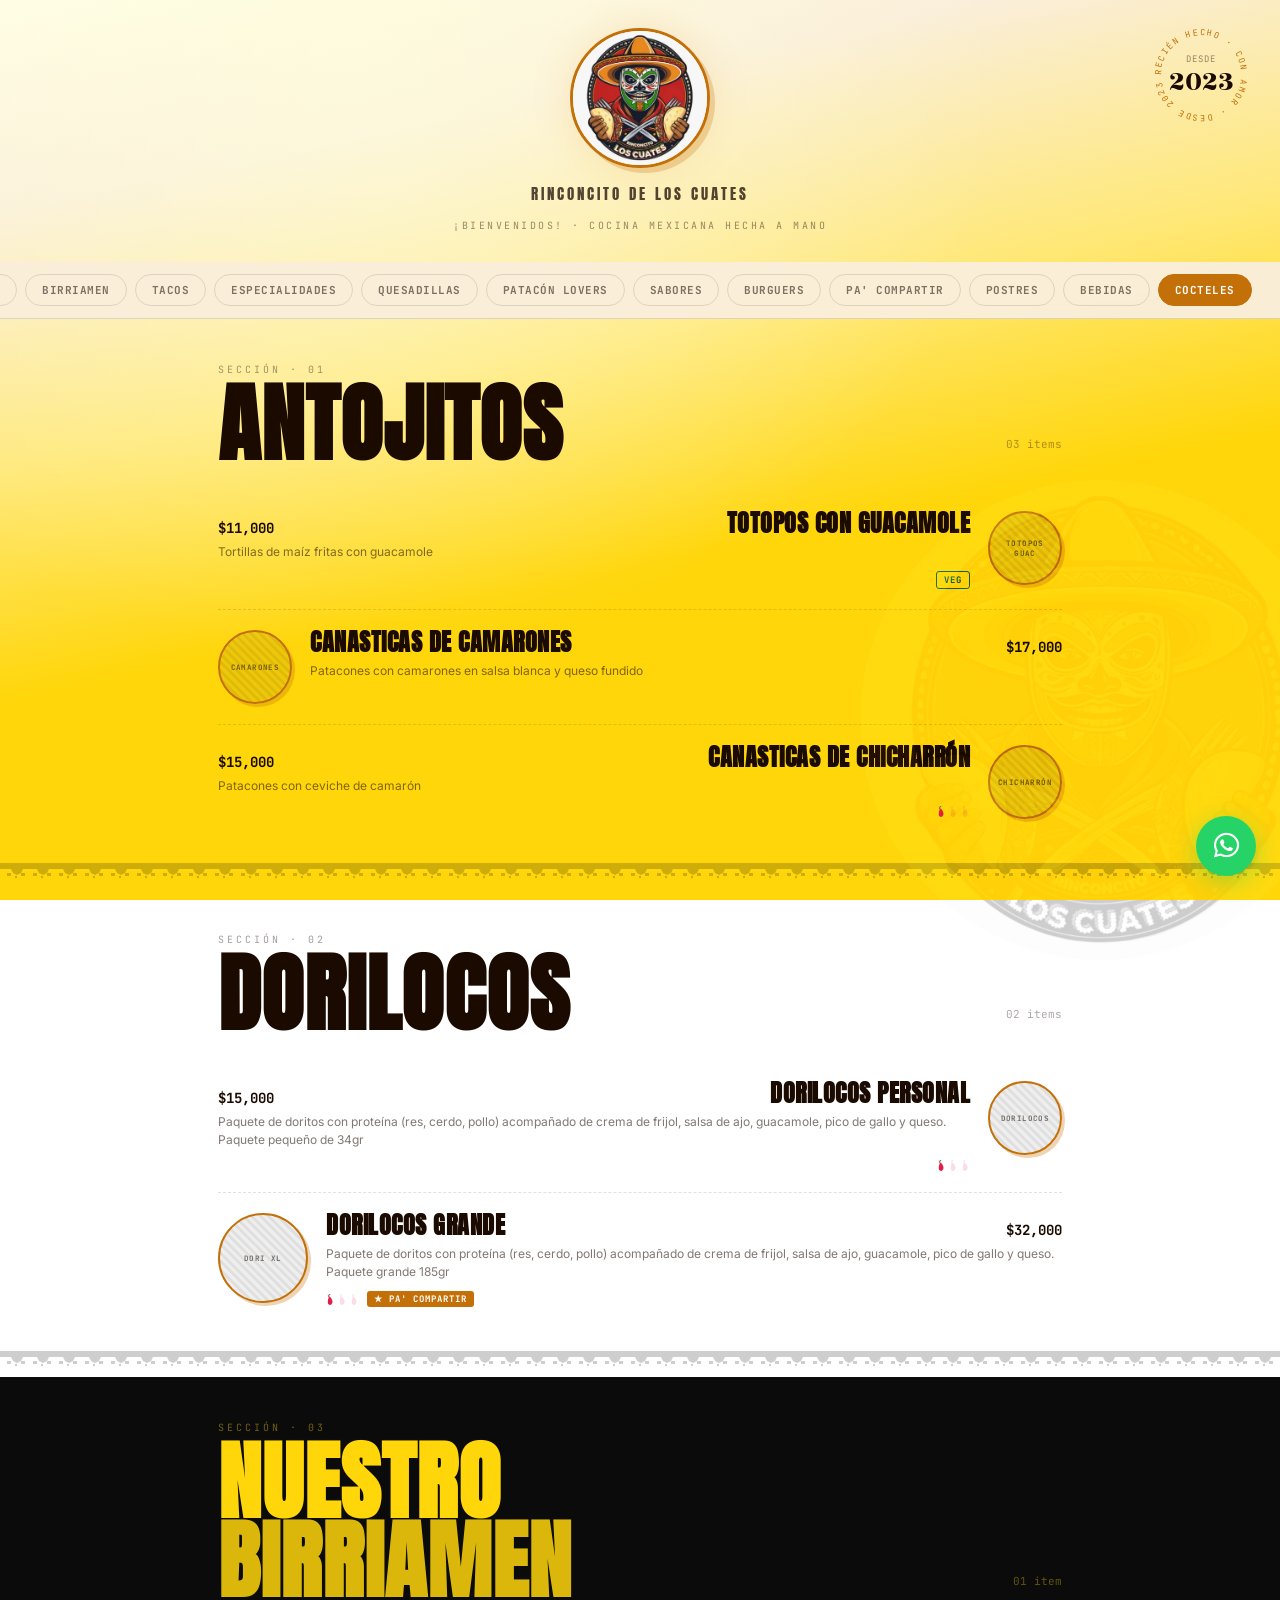
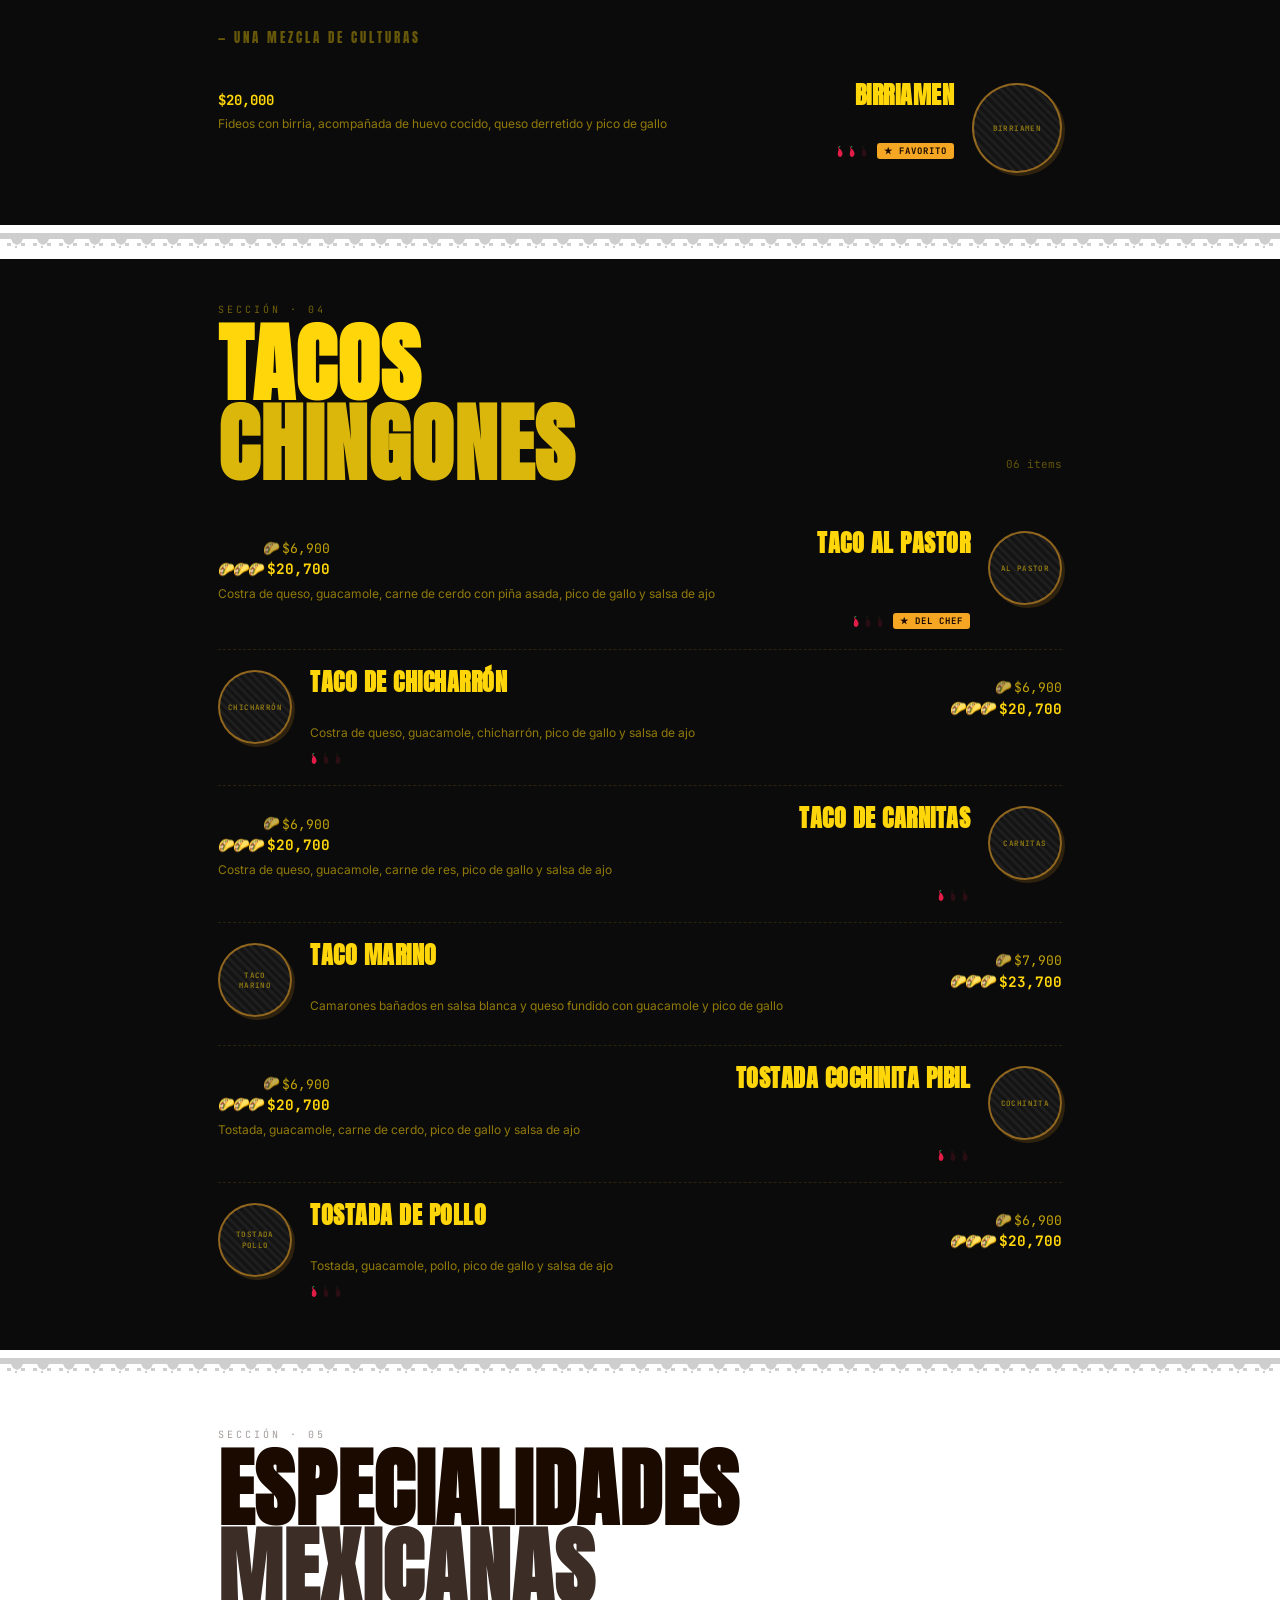
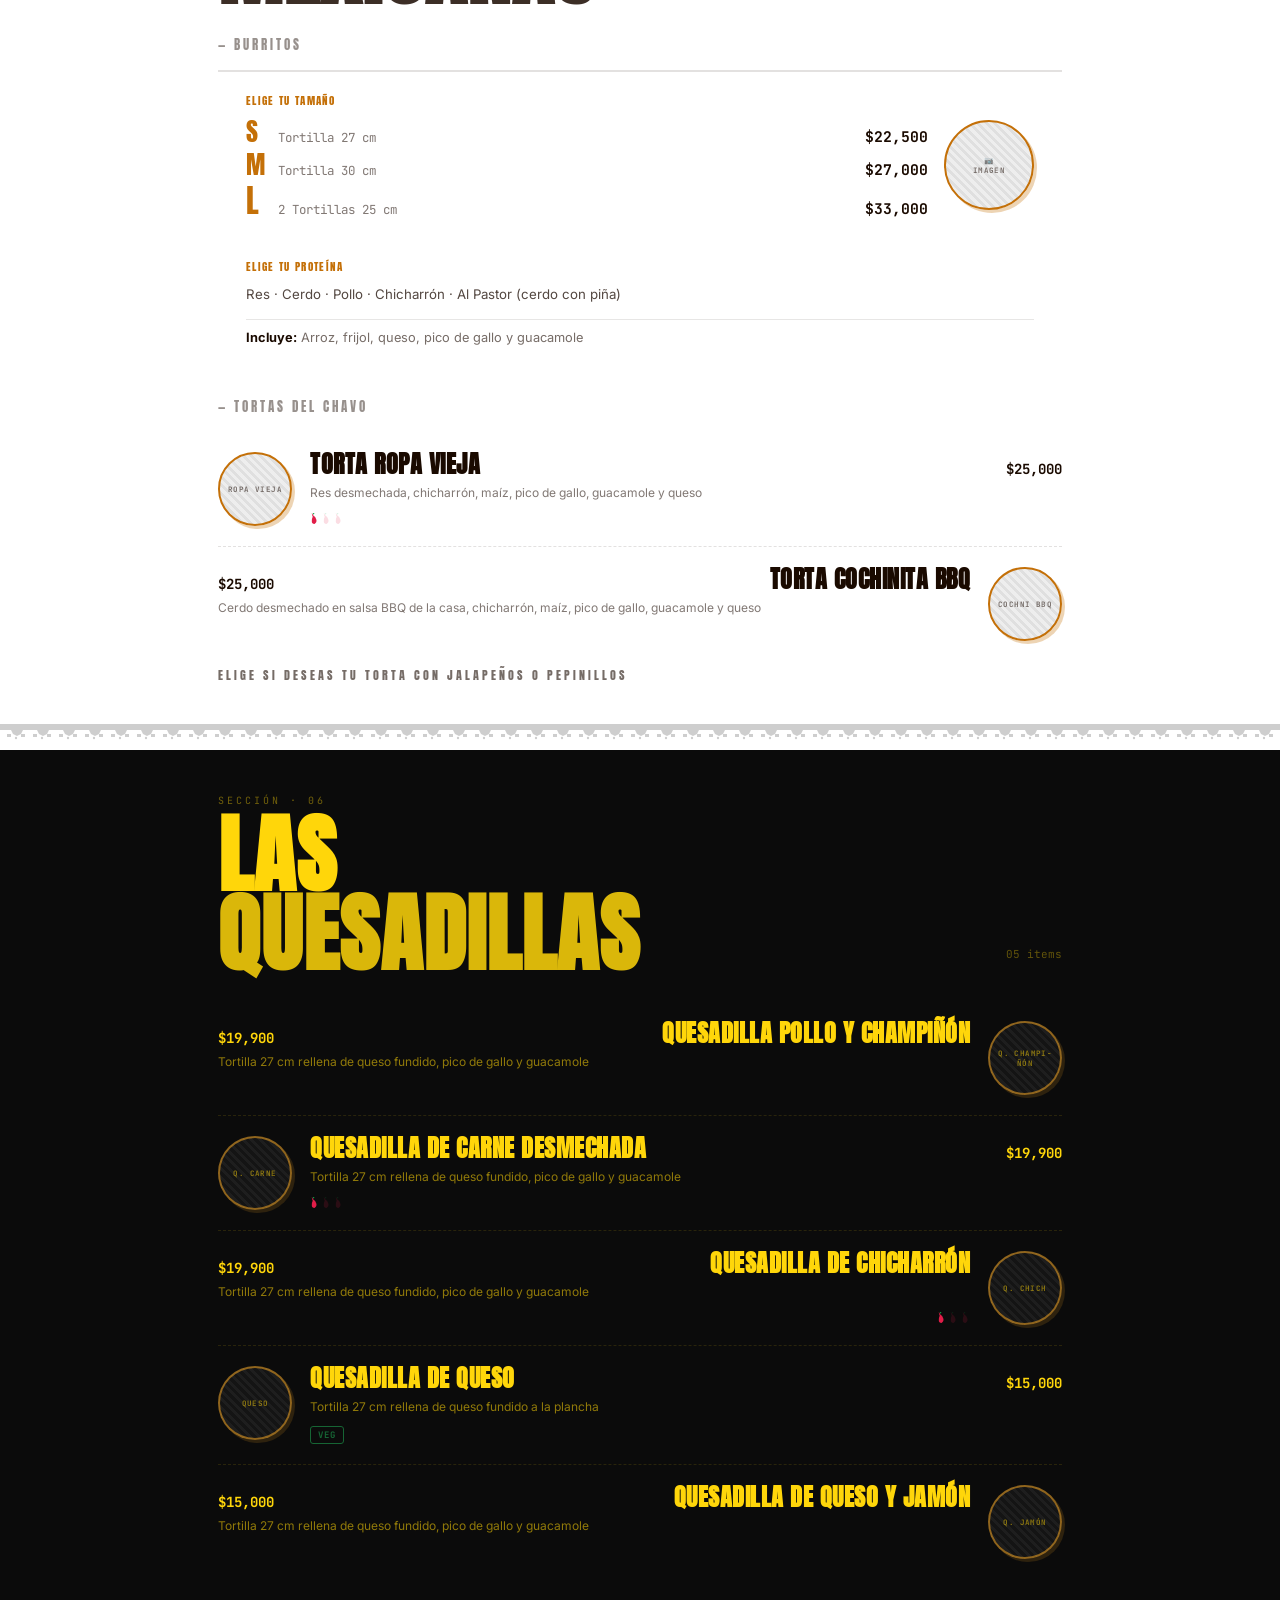
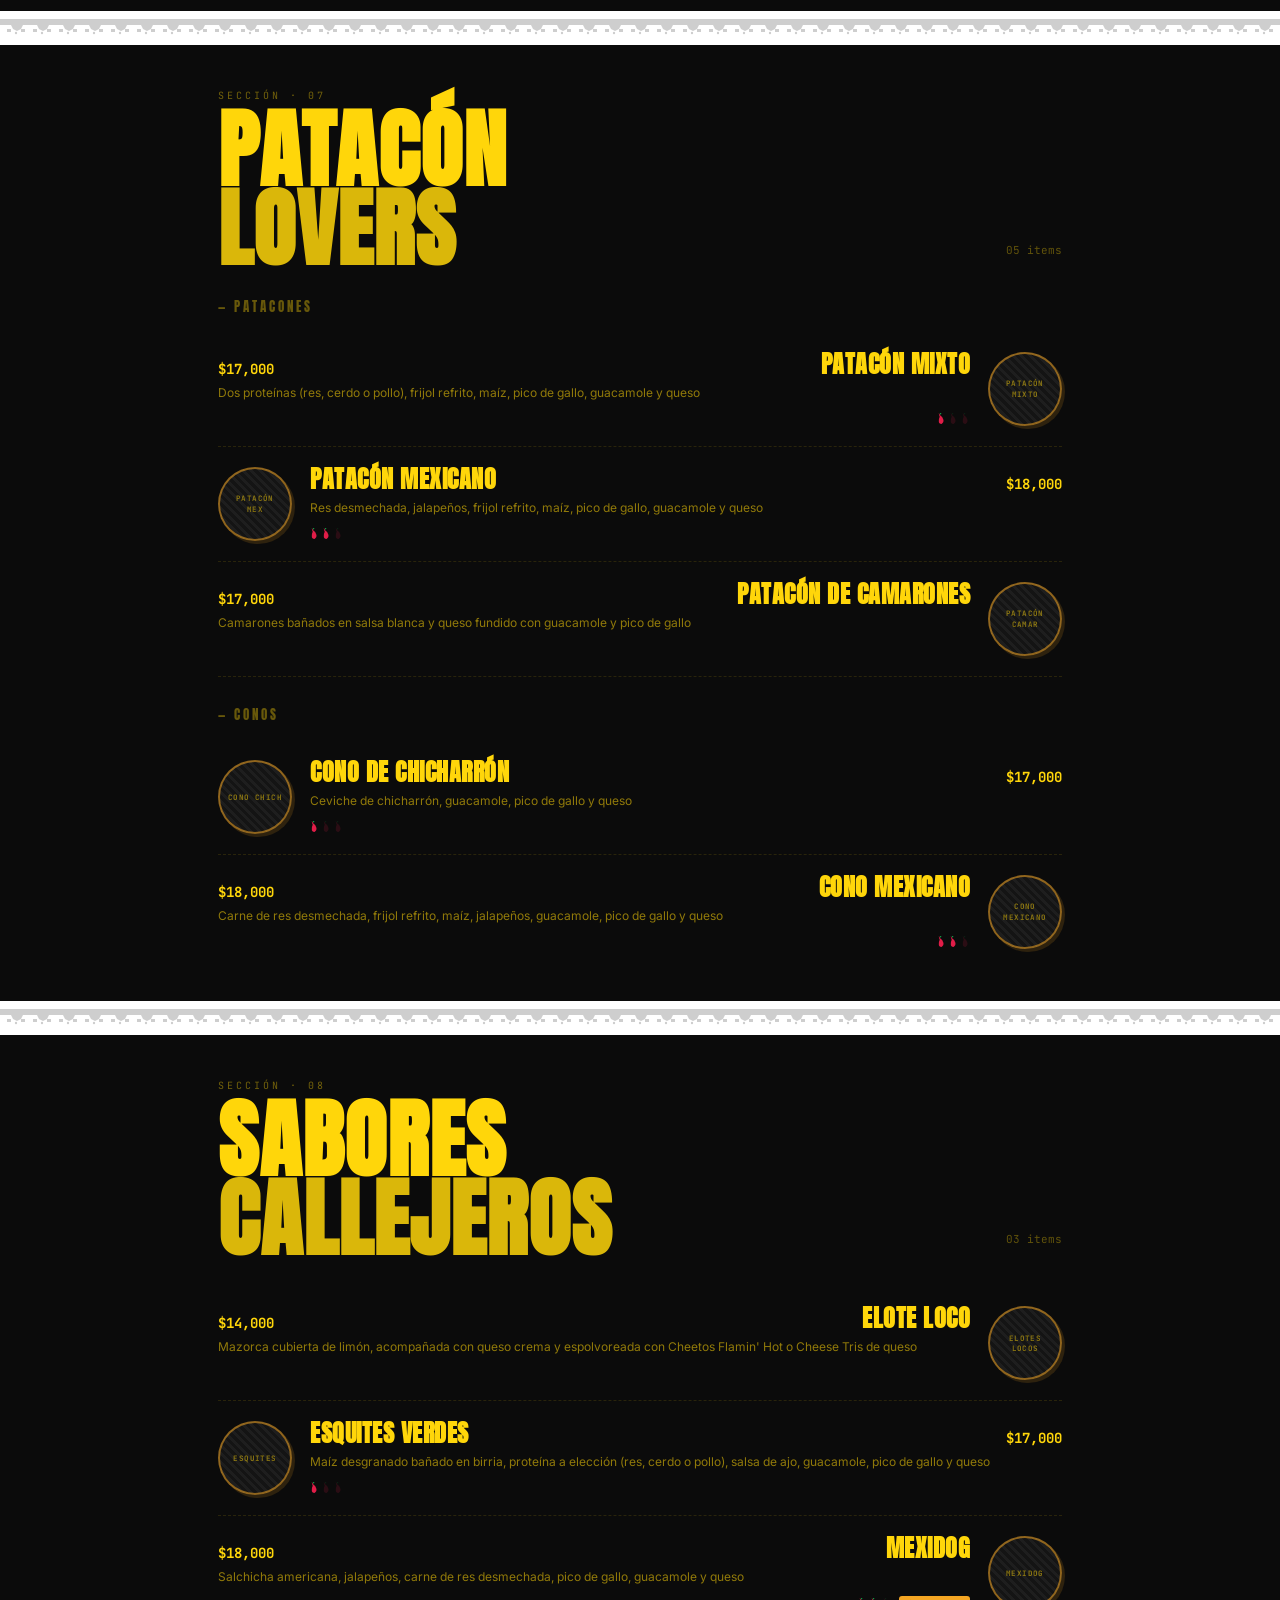
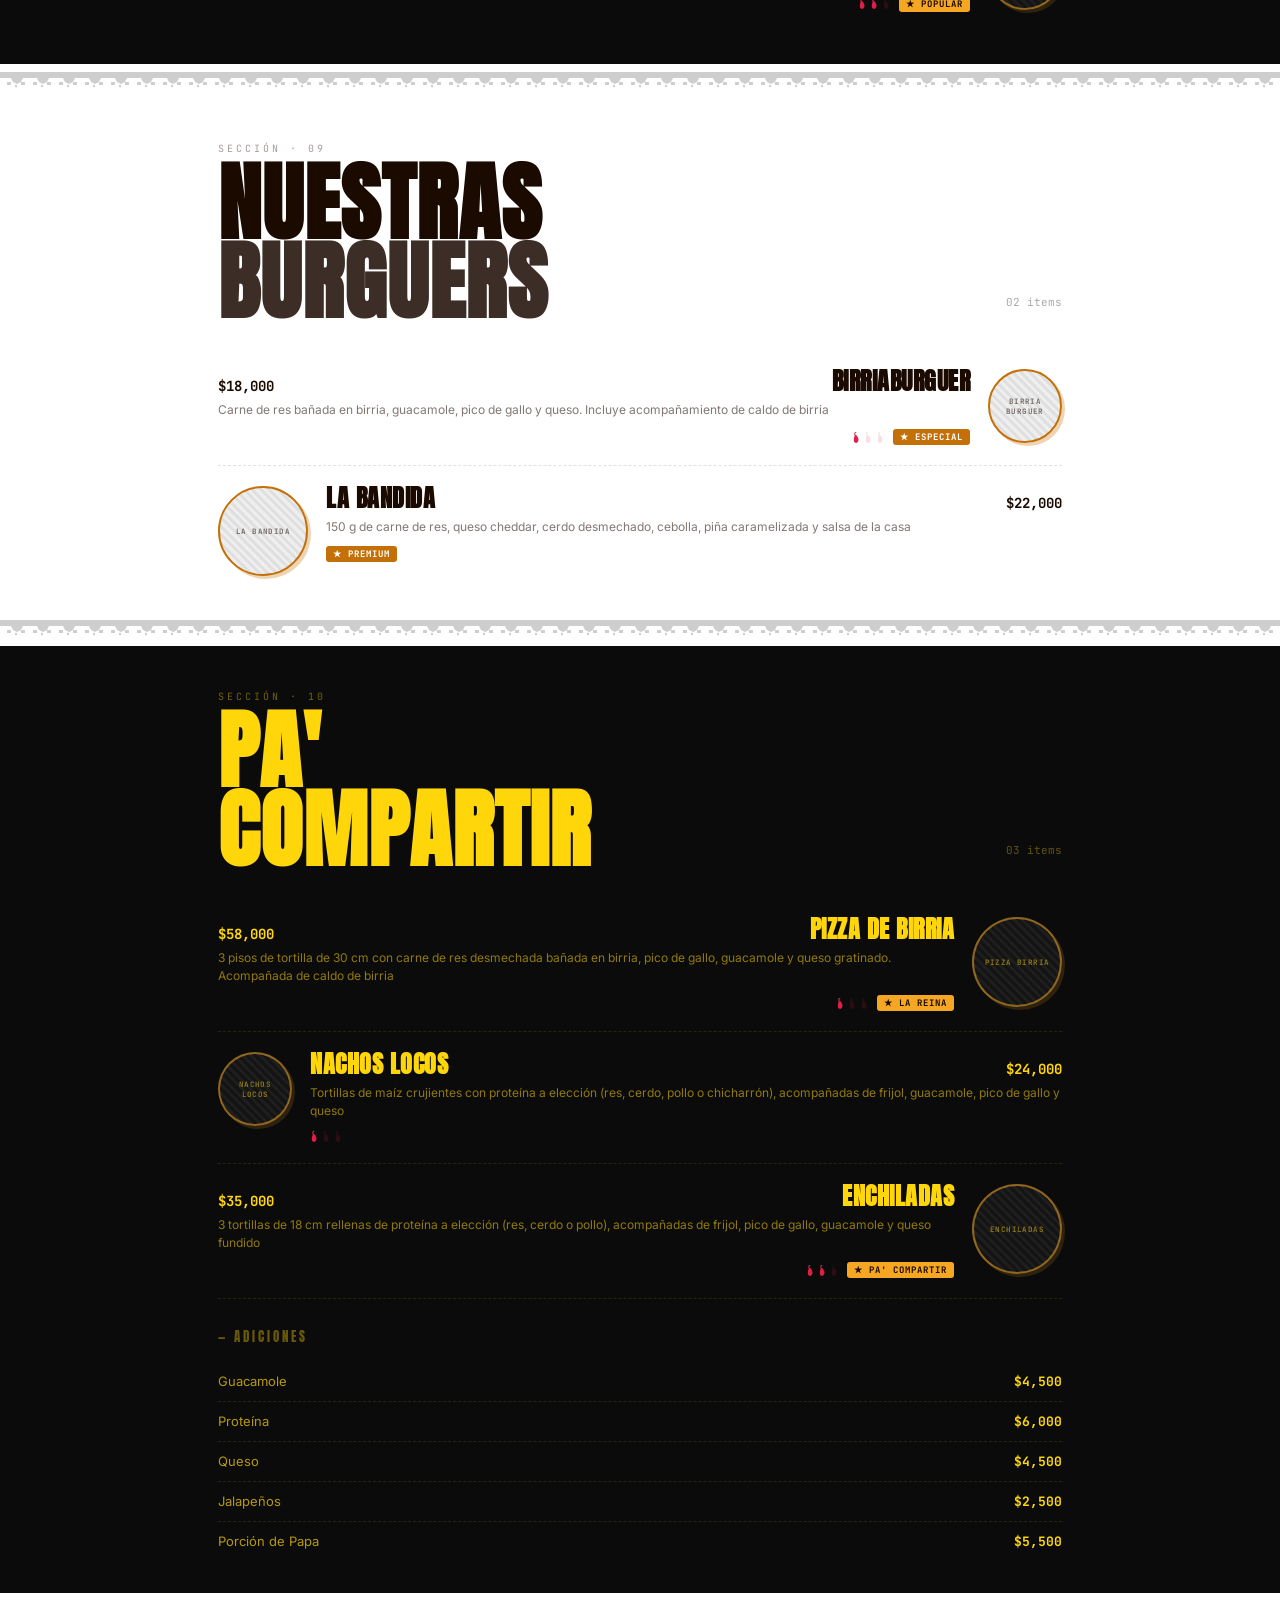
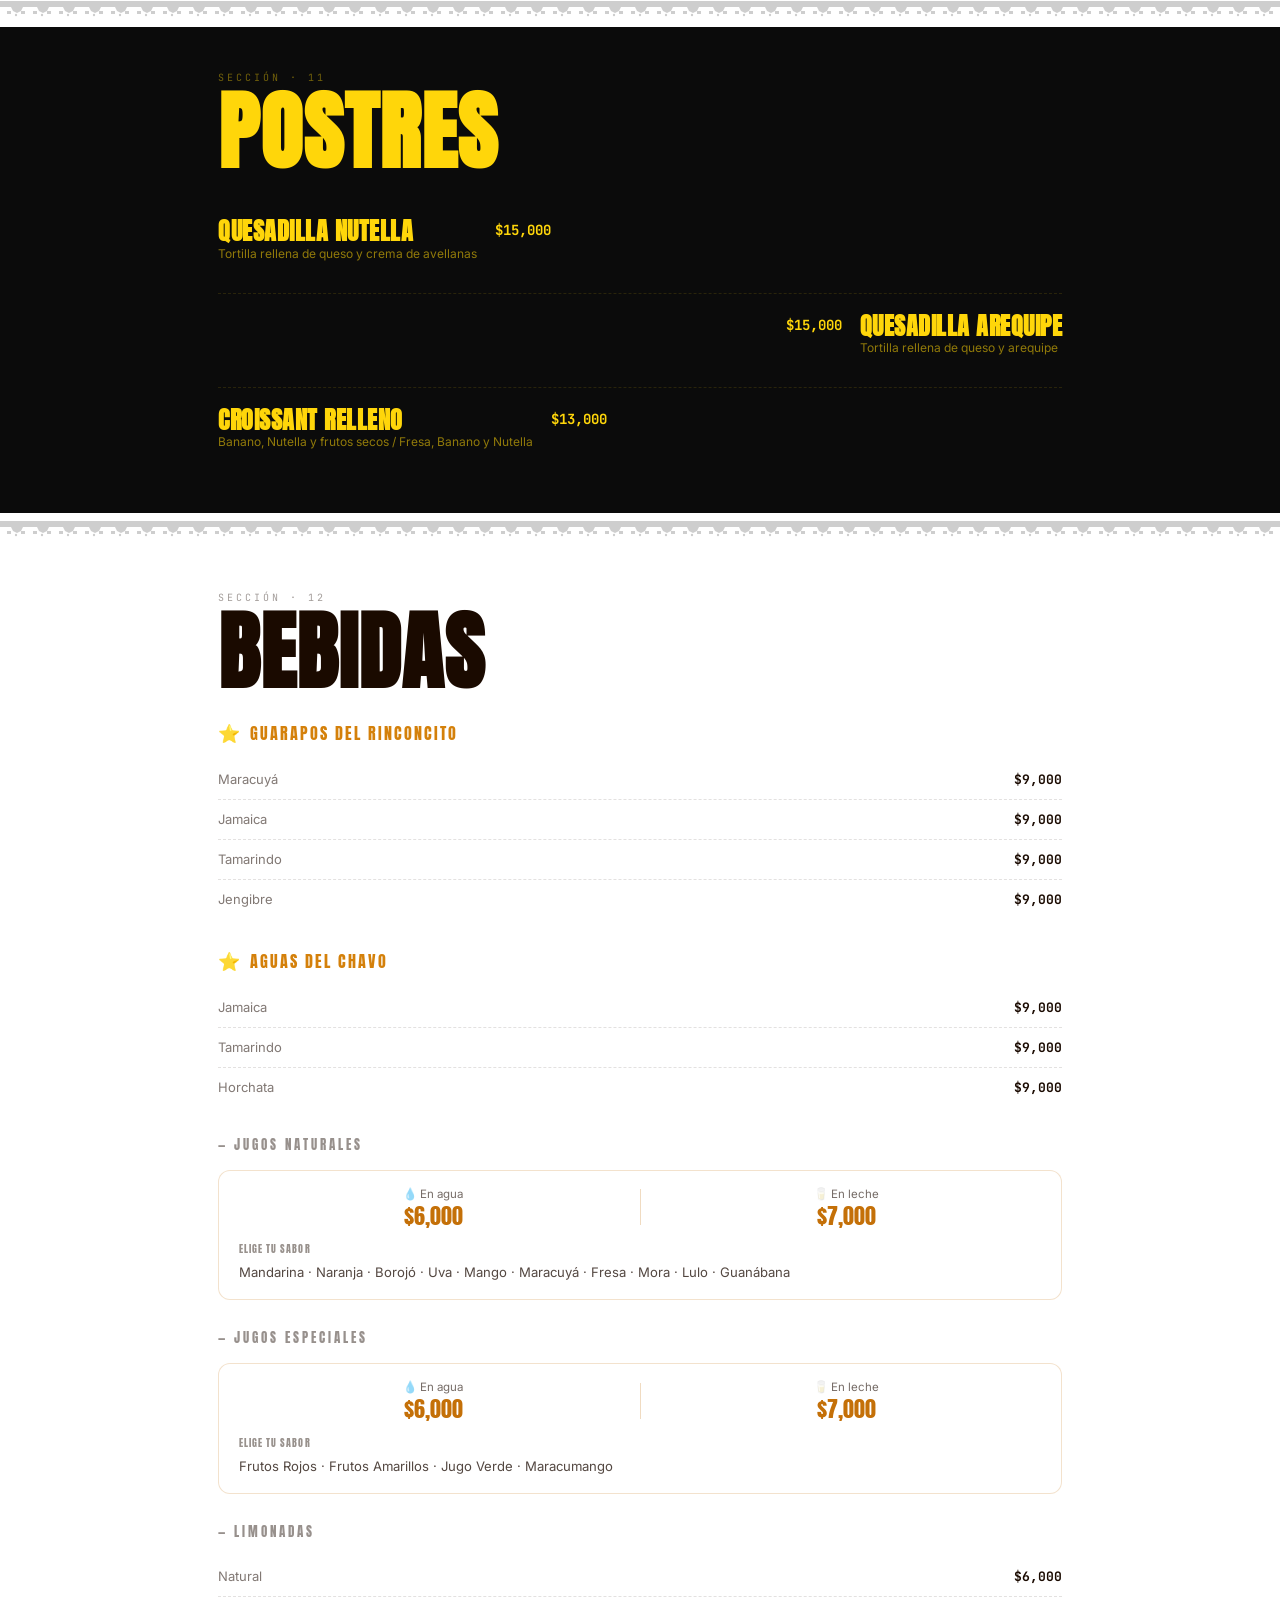
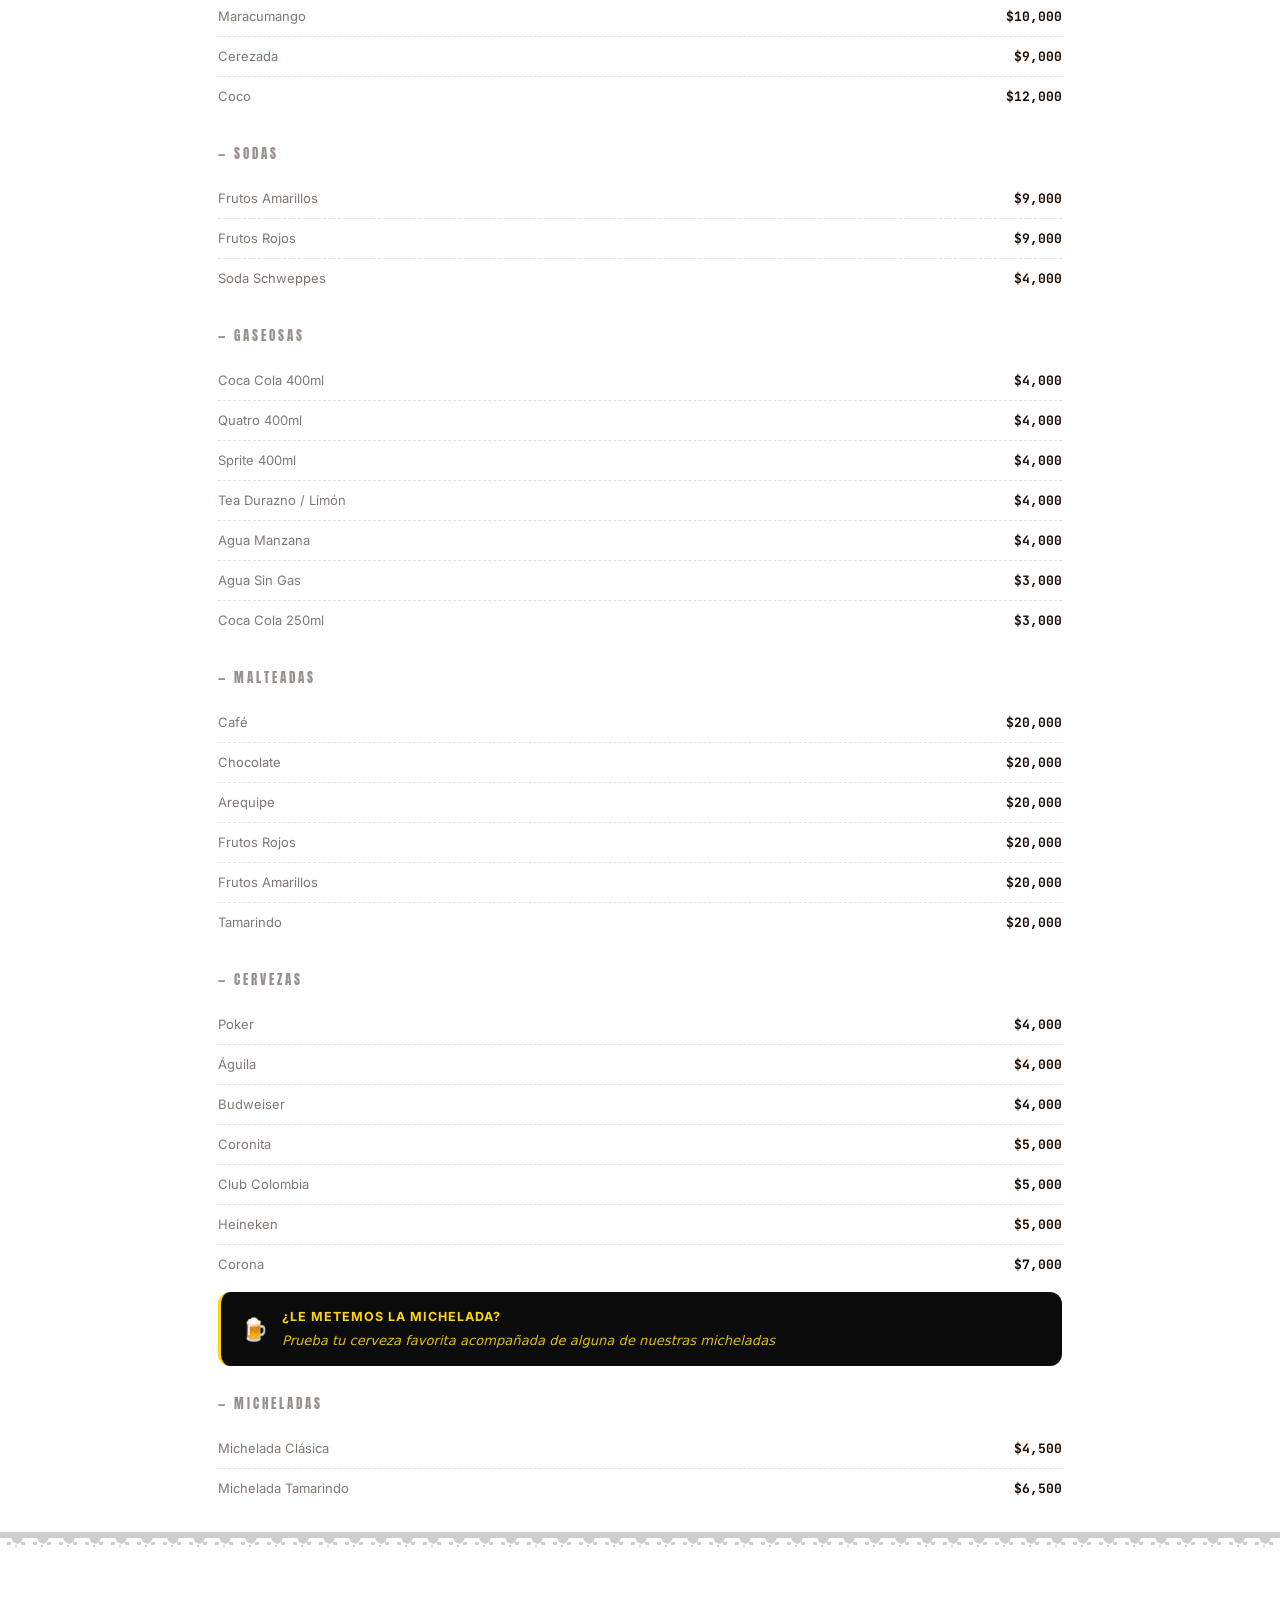
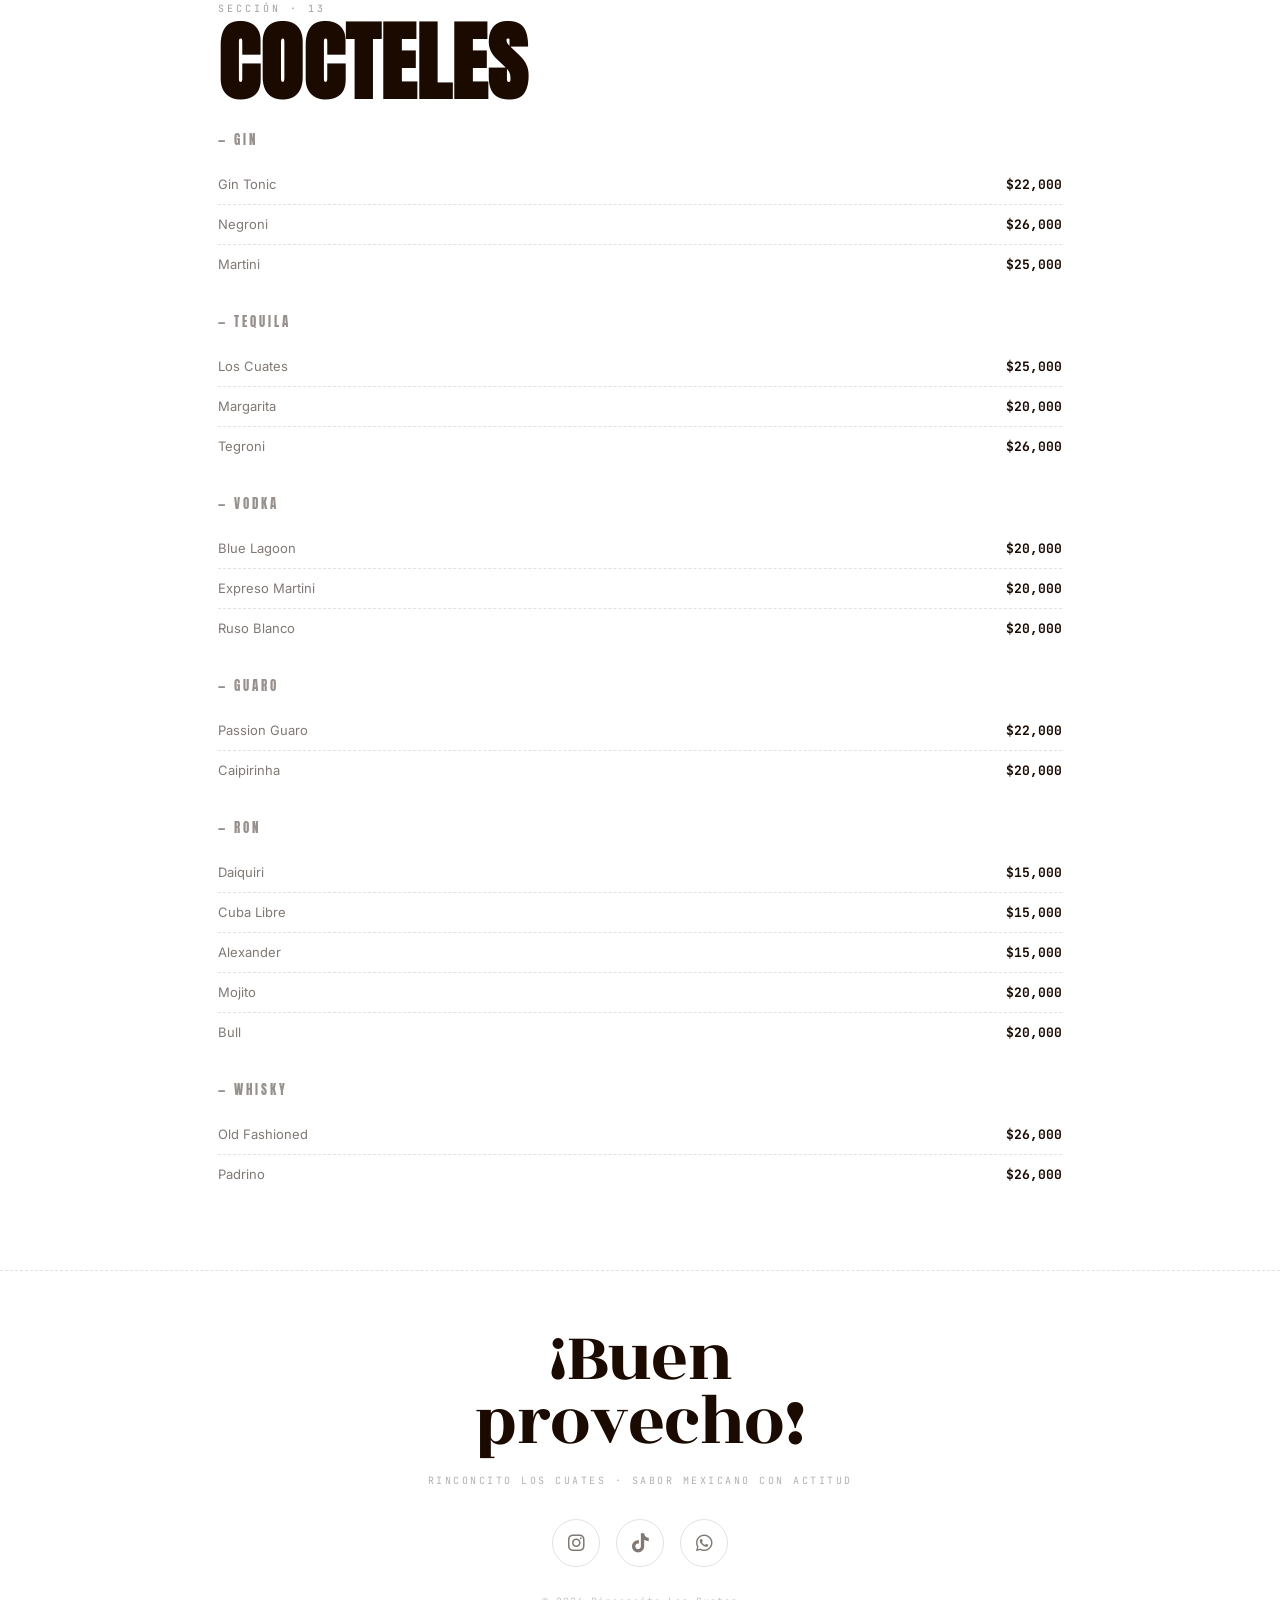
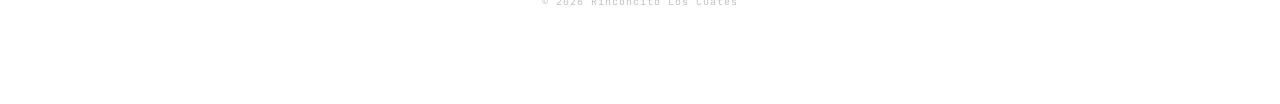
==== commit ae9c1412: "feat: bebidas — Guarapos y Aguas del Chavo al inicio con protagonismo visual, Sodas y Gaseosas separ" ====
--- a/Los_Cuates/index.html
+++ b/Los_Cuates/index.html
@@ -188,7 +188,10 @@
         <div class="item-body">
           <div class="item-row">
             <h3 class="item-name">Taco Al Pastor</h3>
-            <span class="item-price">$6,900 · ×3 $20,700</span>
+            <div class="taco-price">
+              <span class="tp-unit"><em class="tp-icon">🌮</em> $6,900</span>
+              <span class="tp-trio"><em class="tp-icon">🌮🌮🌮</em> $20,700</span>
+            </div>
           </div>
           <p class="item-desc">Costra de queso, guacamole, carne de cerdo con piña asada, pico de gallo y salsa de ajo</p>
           <div class="item-tags" data-heat="1"><span class="tag tag-star">★ Del Chef</span></div>
@@ -200,7 +203,10 @@
         <div class="item-body">
           <div class="item-row">
             <h3 class="item-name">Taco de Chicharrón</h3>
-            <span class="item-price">$6,900 · ×3 $20,700</span>
+            <div class="taco-price">
+              <span class="tp-unit"><em class="tp-icon">🌮</em> $6,900</span>
+              <span class="tp-trio"><em class="tp-icon">🌮🌮🌮</em> $20,700</span>
+            </div>
           </div>
           <p class="item-desc">Costra de queso, guacamole, chicharrón, pico de gallo y salsa de ajo</p>
           <div class="item-tags" data-heat="1"></div>
@@ -212,7 +218,10 @@
         <div class="item-body">
           <div class="item-row">
             <h3 class="item-name">Taco de Carnitas</h3>
-            <span class="item-price">$6,900 · ×3 $20,700</span>
+            <div class="taco-price">
+              <span class="tp-unit"><em class="tp-icon">🌮</em> $6,900</span>
+              <span class="tp-trio"><em class="tp-icon">🌮🌮🌮</em> $20,700</span>
+            </div>
           </div>
           <p class="item-desc">Costra de queso, guacamole, carne de res, pico de gallo y salsa de ajo</p>
           <div class="item-tags" data-heat="1"></div>
@@ -224,7 +233,10 @@
         <div class="item-body">
           <div class="item-row">
             <h3 class="item-name">Taco Marino</h3>
-            <span class="item-price">$7,900 · ×3 $23,700</span>
+            <div class="taco-price">
+              <span class="tp-unit"><em class="tp-icon">🌮</em> $7,900</span>
+              <span class="tp-trio"><em class="tp-icon">🌮🌮🌮</em> $23,700</span>
+            </div>
           </div>
           <p class="item-desc">Camarones bañados en salsa blanca y queso fundido con guacamole y pico de gallo</p>
           <div class="item-tags" data-heat="0"></div>
@@ -236,7 +248,10 @@
         <div class="item-body">
           <div class="item-row">
             <h3 class="item-name">Tostada Cochinita Pibil</h3>
-            <span class="item-price">$6,900 · ×3 $20,700</span>
+            <div class="taco-price">
+              <span class="tp-unit"><em class="tp-icon">🌮</em> $6,900</span>
+              <span class="tp-trio"><em class="tp-icon">🌮🌮🌮</em> $20,700</span>
+            </div>
           </div>
           <p class="item-desc">Tostada, guacamole, carne de cerdo, pico de gallo y salsa de ajo</p>
           <div class="item-tags" data-heat="1"></div>
@@ -248,7 +263,10 @@
         <div class="item-body">
           <div class="item-row">
             <h3 class="item-name">Tostada de Pollo</h3>
-            <span class="item-price">$6,900 · ×3 $20,700</span>
+            <div class="taco-price">
+              <span class="tp-unit"><em class="tp-icon">🌮</em> $6,900</span>
+              <span class="tp-trio"><em class="tp-icon">🌮🌮🌮</em> $20,700</span>
+            </div>
           </div>
           <p class="item-desc">Tostada, guacamole, pollo, pico de gallo y salsa de ajo</p>
           <div class="item-tags" data-heat="1"></div>
@@ -270,40 +288,21 @@
 
     <p class="subsection-label">— Burritos</p>
 
-    <div class="menu-item">
-      <div class="food-circle"><span class="circle-label">BURRITO S</span></div>
-      <div class="item-body">
-        <div class="item-row">
-          <h3 class="item-name">Burrito S</h3>
-          <span class="item-price">$22,500</span>
-        </div>
-        <p class="item-desc">Tortilla 27 cm · Arroz, frijol, queso, pico de gallo y guacamole · Elige: Res, Cerdo, Pollo, Chicharrón o Al Pastor</p>
-        <div class="item-tags" data-heat="1"></div>
-      </div>
-    </div>
-
-    <div class="menu-item">
-      <div class="food-circle"><span class="circle-label">BURRITO M</span></div>
-      <div class="item-body">
-        <div class="item-row">
-          <h3 class="item-name">Burrito M</h3>
-          <span class="item-price">$27,000</span>
-        </div>
-        <p class="item-desc">Tortilla 30 cm · Arroz, frijol, queso, pico de gallo y guacamole · Elige: Res, Cerdo, Pollo, Chicharrón o Al Pastor</p>
-        <div class="item-tags" data-heat="1"></div>
-      </div>
-    </div>
-
-    <div class="menu-item">
-      <div class="food-circle big"><span class="circle-label">BURRITO L</span></div>
-      <div class="item-body">
-        <div class="item-row">
-          <h3 class="item-name">Burrito L</h3>
-          <span class="item-price">$33,000</span>
-        </div>
-        <p class="item-desc">2 Tortillas 25 cm · Arroz, frijol, queso, pico de gallo y guacamole · Elige: Res, Cerdo, Pollo, Chicharrón o Al Pastor</p>
-        <div class="item-tags" data-heat="1"><span class="tag tag-star">★ Mega</span></div>
-      </div>
+    <div class="burrito-card">
+      <div class="burrito-top">
+        <div class="burrito-left">
+          <p class="burrito-label">Elige tu tamaño</p>
+          <div class="burrito-sizes">
+            <div class="bsize"><span class="bsize-letter">S</span><span class="bsize-detail">Tortilla 27 cm</span><span class="bsize-price">$22,500</span></div>
+            <div class="bsize"><span class="bsize-letter">M</span><span class="bsize-detail">Tortilla 30 cm</span><span class="bsize-price">$27,000</span></div>
+            <div class="bsize bsize-mega"><span class="bsize-letter">L</span><span class="bsize-detail">2 Tortillas 25 cm</span><span class="bsize-price">$33,000</span></div>
+          </div>
+        </div>
+        <div class="food-circle big"><span class="circle-label">📷<br>Imagen</span></div>
+      </div>
+      <p class="burrito-label">Elige tu proteína</p>
+      <p class="burrito-proteins">Res · Cerdo · Pollo · Chicharrón · Al Pastor (cerdo con piña)</p>
+      <p class="burrito-includes"><strong>Incluye:</strong> Arroz, frijol, queso, pico de gallo y guacamole</p>
     </div>
 
     <p class="subsection-label">— Tortas del Chavo</p>
@@ -692,27 +691,53 @@
       </div>
     </div>
 
+    <p class="subsection-label-star">Guarapos del Rinconcito</p>
+    <div class="price-list">
+      <div class="price-row"><span class="pr-name">Maracuyá</span><span class="pr-price">$9,000</span></div>
+      <div class="price-row"><span class="pr-name">Jamaica</span><span class="pr-price">$9,000</span></div>
+      <div class="price-row"><span class="pr-name">Tamarindo</span><span class="pr-price">$9,000</span></div>
+      <div class="price-row"><span class="pr-name">Jengibre</span><span class="pr-price">$9,000</span></div>
+    </div>
+
+    <p class="subsection-label-star">Aguas del Chavo</p>
+    <div class="price-list">
+      <div class="price-row"><span class="pr-name">Jamaica</span><span class="pr-price">$9,000</span></div>
+      <div class="price-row"><span class="pr-name">Tamarindo</span><span class="pr-price">$9,000</span></div>
+      <div class="price-row"><span class="pr-name">Horchata</span><span class="pr-price">$9,000</span></div>
+    </div>
+
     <p class="subsection-label">— Jugos Naturales</p>
-    <div class="price-list">
-      <div class="price-row"><span class="pr-name">Mandarina (en agua)</span><span class="pr-price">$6,000</span></div>
-      <div class="price-row"><span class="pr-name">Naranja (en leche)</span><span class="pr-price">$7,000</span></div>
-      <div class="price-row"><span class="pr-name">Tamarindo</span><span class="pr-price">Consultar</span></div>
-      <div class="price-row"><span class="pr-name">Borojó</span><span class="pr-price">Consultar</span></div>
-      <div class="price-row"><span class="pr-name">Uva</span><span class="pr-price">Consultar</span></div>
-      <div class="price-row"><span class="pr-name">Mango</span><span class="pr-price">Consultar</span></div>
-      <div class="price-row"><span class="pr-name">Maracuyá</span><span class="pr-price">Consultar</span></div>
-      <div class="price-row"><span class="pr-name">Fresa</span><span class="pr-price">Consultar</span></div>
-      <div class="price-row"><span class="pr-name">Mora</span><span class="pr-price">Consultar</span></div>
-      <div class="price-row"><span class="pr-name">Lulo</span><span class="pr-price">Consultar</span></div>
-      <div class="price-row"><span class="pr-name">Guanábana</span><span class="pr-price">Consultar</span></div>
+    <div class="jugo-card">
+      <div class="jugo-prices">
+        <div class="jugo-option">
+          <span class="jugo-tipo">💧 En agua</span>
+          <span class="jugo-price">$6,000</span>
+        </div>
+        <div class="jugo-divider"></div>
+        <div class="jugo-option">
+          <span class="jugo-tipo">🥛 En leche</span>
+          <span class="jugo-price">$7,000</span>
+        </div>
+      </div>
+      <p class="jugo-sabores-label">Elige tu sabor</p>
+      <p class="jugo-sabores">Mandarina · Naranja · Borojó · Uva · Mango · Maracuyá · Fresa · Mora · Lulo · Guanábana</p>
     </div>
 
     <p class="subsection-label">— Jugos Especiales</p>
-    <div class="price-list">
-      <div class="price-row"><span class="pr-name">Frutos Rojos (en agua)</span><span class="pr-price">Consultar</span></div>
-      <div class="price-row"><span class="pr-name">Frutos Amarillos</span><span class="pr-price">$7,000</span></div>
-      <div class="price-row"><span class="pr-name">Jugo Verde (en leche)</span><span class="pr-price">$8,000</span></div>
-      <div class="price-row"><span class="pr-name">Maracumango</span><span class="pr-price">Consultar</span></div>
+    <div class="jugo-card">
+      <div class="jugo-prices">
+        <div class="jugo-option">
+          <span class="jugo-tipo">💧 En agua</span>
+          <span class="jugo-price">$6,000</span>
+        </div>
+        <div class="jugo-divider"></div>
+        <div class="jugo-option">
+          <span class="jugo-tipo">🥛 En leche</span>
+          <span class="jugo-price">$7,000</span>
+        </div>
+      </div>
+      <p class="jugo-sabores-label">Elige tu sabor</p>
+      <p class="jugo-sabores">Frutos Rojos · Frutos Amarillos · Jugo Verde · Maracumango</p>
     </div>
 
     <p class="subsection-label">— Limonadas</p>
@@ -723,23 +748,20 @@
       <div class="price-row"><span class="pr-name">Coco</span><span class="pr-price">$12,000</span></div>
     </div>
 
-    <p class="subsection-label">— Aguas del Chavo</p>
-    <div class="price-list">
-      <div class="price-row"><span class="pr-name">Jamaica</span><span class="pr-price">$9,000</span></div>
-      <div class="price-row"><span class="pr-name">Tamarindo</span><span class="pr-price">$9,000</span></div>
-      <div class="price-row"><span class="pr-name">Horchata</span><span class="pr-price">$9,000</span></div>
-    </div>
-
-    <p class="subsection-label">— Sodas &amp; Gaseosas</p>
-    <div class="price-list">
-      <div class="price-row"><span class="pr-name">Frutos Amarillos (Soda)</span><span class="pr-price">$9,000</span></div>
-      <div class="price-row"><span class="pr-name">Frutos Rojos (Soda)</span><span class="pr-price">$9,000</span></div>
+    <p class="subsection-label">— Sodas</p>
+    <div class="price-list">
+      <div class="price-row"><span class="pr-name">Frutos Amarillos</span><span class="pr-price">$9,000</span></div>
+      <div class="price-row"><span class="pr-name">Frutos Rojos</span><span class="pr-price">$9,000</span></div>
+      <div class="price-row"><span class="pr-name">Soda Schweppes</span><span class="pr-price">$4,000</span></div>
+    </div>
+
+    <p class="subsection-label">— Gaseosas</p>
+    <div class="price-list">
       <div class="price-row"><span class="pr-name">Coca Cola 400ml</span><span class="pr-price">$4,000</span></div>
       <div class="price-row"><span class="pr-name">Quatro 400ml</span><span class="pr-price">$4,000</span></div>
       <div class="price-row"><span class="pr-name">Sprite 400ml</span><span class="pr-price">$4,000</span></div>
       <div class="price-row"><span class="pr-name">Tea Durazno / Limón</span><span class="pr-price">$4,000</span></div>
       <div class="price-row"><span class="pr-name">Agua Manzana</span><span class="pr-price">$4,000</span></div>
-      <div class="price-row"><span class="pr-name">Soda Schweppes</span><span class="pr-price">$4,000</span></div>
       <div class="price-row"><span class="pr-name">Agua Sin Gas</span><span class="pr-price">$3,000</span></div>
       <div class="price-row"><span class="pr-name">Coca Cola 250ml</span><span class="pr-price">$3,000</span></div>
     </div>
@@ -765,18 +787,20 @@
       <div class="price-row"><span class="pr-name">Corona</span><span class="pr-price">$7,000</span></div>
     </div>
 
+    <div class="cerveza-bridge">
+      <div class="cerveza-bridge-icons">
+        <span>🍺</span>
+      </div>
+      <div class="cerveza-bridge-msg">
+        <strong>¿Le metemos la michelada?</strong>
+        Prueba tu cerveza favorita acompañada de alguna de nuestras micheladas
+      </div>
+    </div>
+
     <p class="subsection-label">— Micheladas</p>
     <div class="price-list">
       <div class="price-row"><span class="pr-name">Michelada Clásica</span><span class="pr-price">$4,500</span></div>
       <div class="price-row"><span class="pr-name">Michelada Tamarindo</span><span class="pr-price">$6,500</span></div>
-    </div>
-
-    <p class="subsection-label">— Guarapos del Rinconcito</p>
-    <div class="price-list">
-      <div class="price-row"><span class="pr-name">Maracuyá</span><span class="pr-price">$9,000</span></div>
-      <div class="price-row"><span class="pr-name">Jamaica</span><span class="pr-price">$9,000</span></div>
-      <div class="price-row"><span class="pr-name">Tamarindo</span><span class="pr-price">$9,000</span></div>
-      <div class="price-row"><span class="pr-name">Jengibre</span><span class="pr-price">$9,000</span></div>
     </div>
   </section>
 
--- a/Los_Cuates/style.css
+++ b/Los_Cuates/style.css
@@ -287,6 +287,26 @@
   margin: 28px 0 16px;
 }
 
+.subsection-label-star {
+  font-family: var(--font-display);
+  font-size: 16px;
+  letter-spacing: 2px;
+  text-transform: uppercase;
+  margin: 28px 0 14px;
+  color: var(--color-gold);
+  opacity: 1;
+  display: flex;
+  align-items: center;
+  gap: 8px;
+}
+.subsection-label-star::before {
+  content: '⭐';
+  font-size: 18px;
+}
+.section-inverted .subsection-label-star {
+  color: #FFD60A;
+}
+
 /* ===== MENU ITEM ===== */
 .menu-item {
   display: flex;
@@ -423,6 +443,9 @@
 .section-inverted .section-title em { color: #FFD60A; }
 .section-inverted .section-count   { color: #FFD60A; opacity: 0.35; }
 .section-inverted .subsection-label { color: #FFD60A; opacity: 0.38; }
+.section-inverted .pr-name  { color: rgba(255,214,10,0.7); }
+.section-inverted .pr-price { color: #FFD60A; }
+.section-inverted .price-row { border-bottom-color: rgba(255,214,10,0.12); }
 
 .section-inverted .menu-item                     { border-bottom-color: rgba(255,214,10,0.12); }
 .section-inverted .menu-item:last-of-type        { border-bottom: none; }
@@ -441,6 +464,198 @@
 .section-inverted .circle-label { color: rgba(255,214,10,0.5); }
 .section-inverted .item-name    { color: #FFD60A; }
 .section-inverted .item-price   { color: #FFD60A; }
+
+/* Tarjeta Burritos (Especialidades) */
+.burrito-card {
+  padding: 20px 28px 24px;
+  border-top: 2px solid rgba(26,10,0,0.12);
+}
+.burrito-label {
+  font-family: 'Anton', sans-serif;
+  font-size: 0.7rem;
+  letter-spacing: 0.12em;
+  text-transform: uppercase;
+  color: var(--color-gold-dark);
+  margin: 0 0 10px;
+}
+.burrito-sizes {
+  display: flex;
+  flex-direction: column;
+  gap: 6px;
+  margin-bottom: 20px;
+}
+.bsize {
+  display: flex;
+  align-items: baseline;
+  gap: 10px;
+  font-family: 'JetBrains Mono', monospace;
+}
+.bsize-letter {
+  font-family: 'Anton', sans-serif;
+  font-size: 1.6rem;
+  color: var(--color-gold-dark);
+  line-height: 1;
+  min-width: 22px;
+}
+.bsize-mega .bsize-letter { font-size: 2rem; }
+.bsize-detail {
+  font-size: 0.78rem;
+  color: rgba(26,10,0,0.55);
+  flex: 1;
+}
+.bsize-price {
+  font-size: 0.92rem;
+  font-weight: 700;
+  color: #1A0A00;
+}
+.burrito-proteins {
+  font-family: 'Inter', sans-serif;
+  font-size: 0.83rem;
+  color: rgba(26,10,0,0.75);
+  margin: 0 0 14px;
+  line-height: 1.5;
+}
+.burrito-includes {
+  font-family: 'Inter', sans-serif;
+  font-size: 0.8rem;
+  color: rgba(26,10,0,0.6);
+  margin: 0;
+  border-top: 1px solid rgba(26,10,0,0.1);
+  padding-top: 10px;
+}
+.burrito-includes strong { color: #1A0A00; }
+
+/* Tarjeta Jugos Naturales / Especiales */
+.jugo-card {
+  margin: 0 0 20px;
+  padding: 16px 20px;
+  background: rgba(255,255,255,0.45);
+  border-radius: 12px;
+  border: 1.5px solid rgba(196,112,8,0.2);
+}
+.jugo-prices {
+  display: flex;
+  align-items: center;
+  gap: 0;
+  margin-bottom: 14px;
+}
+.jugo-option {
+  flex: 1;
+  display: flex;
+  flex-direction: column;
+  align-items: center;
+  gap: 4px;
+}
+.jugo-tipo {
+  font-family: 'Inter', sans-serif;
+  font-size: 0.72rem;
+  color: rgba(26,10,0,0.6);
+  text-align: center;
+}
+.jugo-price {
+  font-family: 'Anton', sans-serif;
+  font-size: 1.4rem;
+  color: var(--color-gold-dark);
+  line-height: 1;
+}
+.jugo-divider {
+  width: 1px;
+  height: 36px;
+  background: rgba(196,112,8,0.25);
+  margin: 0 12px;
+}
+.jugo-sabores-label {
+  font-family: 'Anton', sans-serif;
+  font-size: 0.65rem;
+  letter-spacing: 0.1em;
+  text-transform: uppercase;
+  color: rgba(26,10,0,0.45);
+  margin: 0 0 6px;
+}
+.jugo-sabores {
+  font-family: 'Inter', sans-serif;
+  font-size: 0.82rem;
+  color: rgba(26,10,0,0.75);
+  line-height: 1.6;
+  margin: 0;
+}
+
+/* ===== CONECTOR CERVEZAS + MICHELADAS ===== */
+.cerveza-bridge {
+  display: flex;
+  align-items: center;
+  gap: 14px;
+  background: #0B0B0B;
+  border-radius: 12px;
+  padding: 16px 20px;
+  margin: 8px 0 6px;
+  border-left: 3px solid #FFD60A;
+}
+.cerveza-bridge-icons {
+  display: flex;
+  flex-direction: column;
+  align-items: center;
+  gap: 2px;
+  flex-shrink: 0;
+  font-size: 22px;
+  line-height: 1.2;
+}
+.cerveza-bridge-msg {
+  font-family: var(--font-sans);
+  font-size: 0.82rem;
+  font-style: italic;
+  color: rgba(255, 214, 10, 0.88);
+  line-height: 1.5;
+}
+.cerveza-bridge-msg strong {
+  color: #FFD60A;
+  font-style: normal;
+  font-size: 0.78rem;
+  letter-spacing: 1px;
+  text-transform: uppercase;
+  display: block;
+  margin-bottom: 4px;
+}
+
+/* Layout superior burrito: tamaños a la izquierda, círculo a la derecha */
+.burrito-top {
+  display: flex;
+  align-items: center;
+  justify-content: space-between;
+  gap: 16px;
+  margin-bottom: 20px;
+}
+.burrito-left { flex: 1; }
+
+/* Precio con iconos de taco (sección Tacos) */
+.taco-price {
+  display: flex;
+  flex-direction: column;
+  align-items: flex-end;
+  gap: 3px;
+  font-family: 'JetBrains Mono', monospace;
+  font-size: 0.82rem;
+  line-height: 1.3;
+  color: #FFD60A;
+}
+.taco-price .tp-unit {
+  display: flex;
+  align-items: center;
+  gap: 4px;
+  opacity: 0.75;
+}
+.taco-price .tp-trio {
+  display: flex;
+  align-items: center;
+  gap: 4px;
+  font-weight: 700;
+  font-size: 0.9rem;
+}
+.taco-price .tp-icon {
+  font-style: normal;
+  letter-spacing: -2px;
+  font-size: 0.85rem;
+}
 .section-inverted .item-desc    { color: rgba(255,214,10,0.55); }
 .section-inverted .tag-star     { background: var(--color-gold-light); color: #1A0A00; }
 .section-inverted .tag-outline  { border-color: rgba(255,214,10,0.5); color: #FFD60A; }
